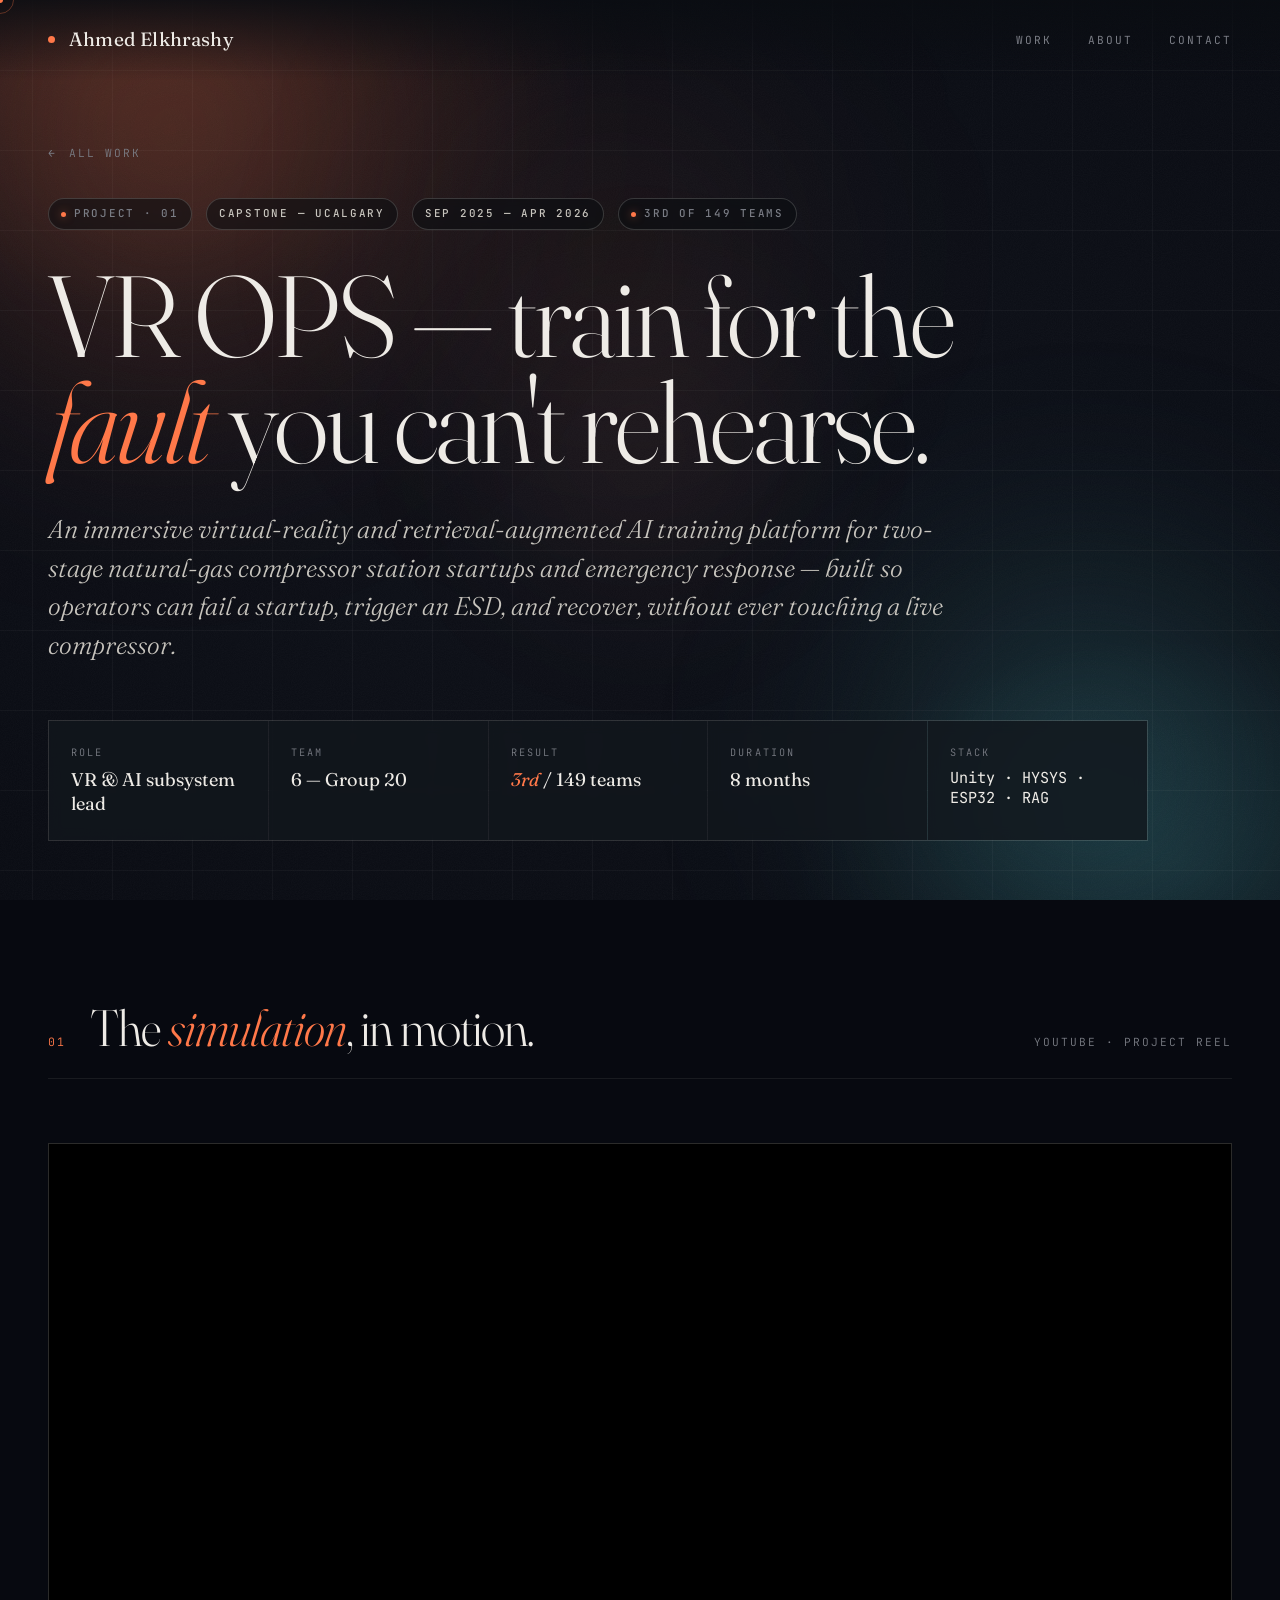
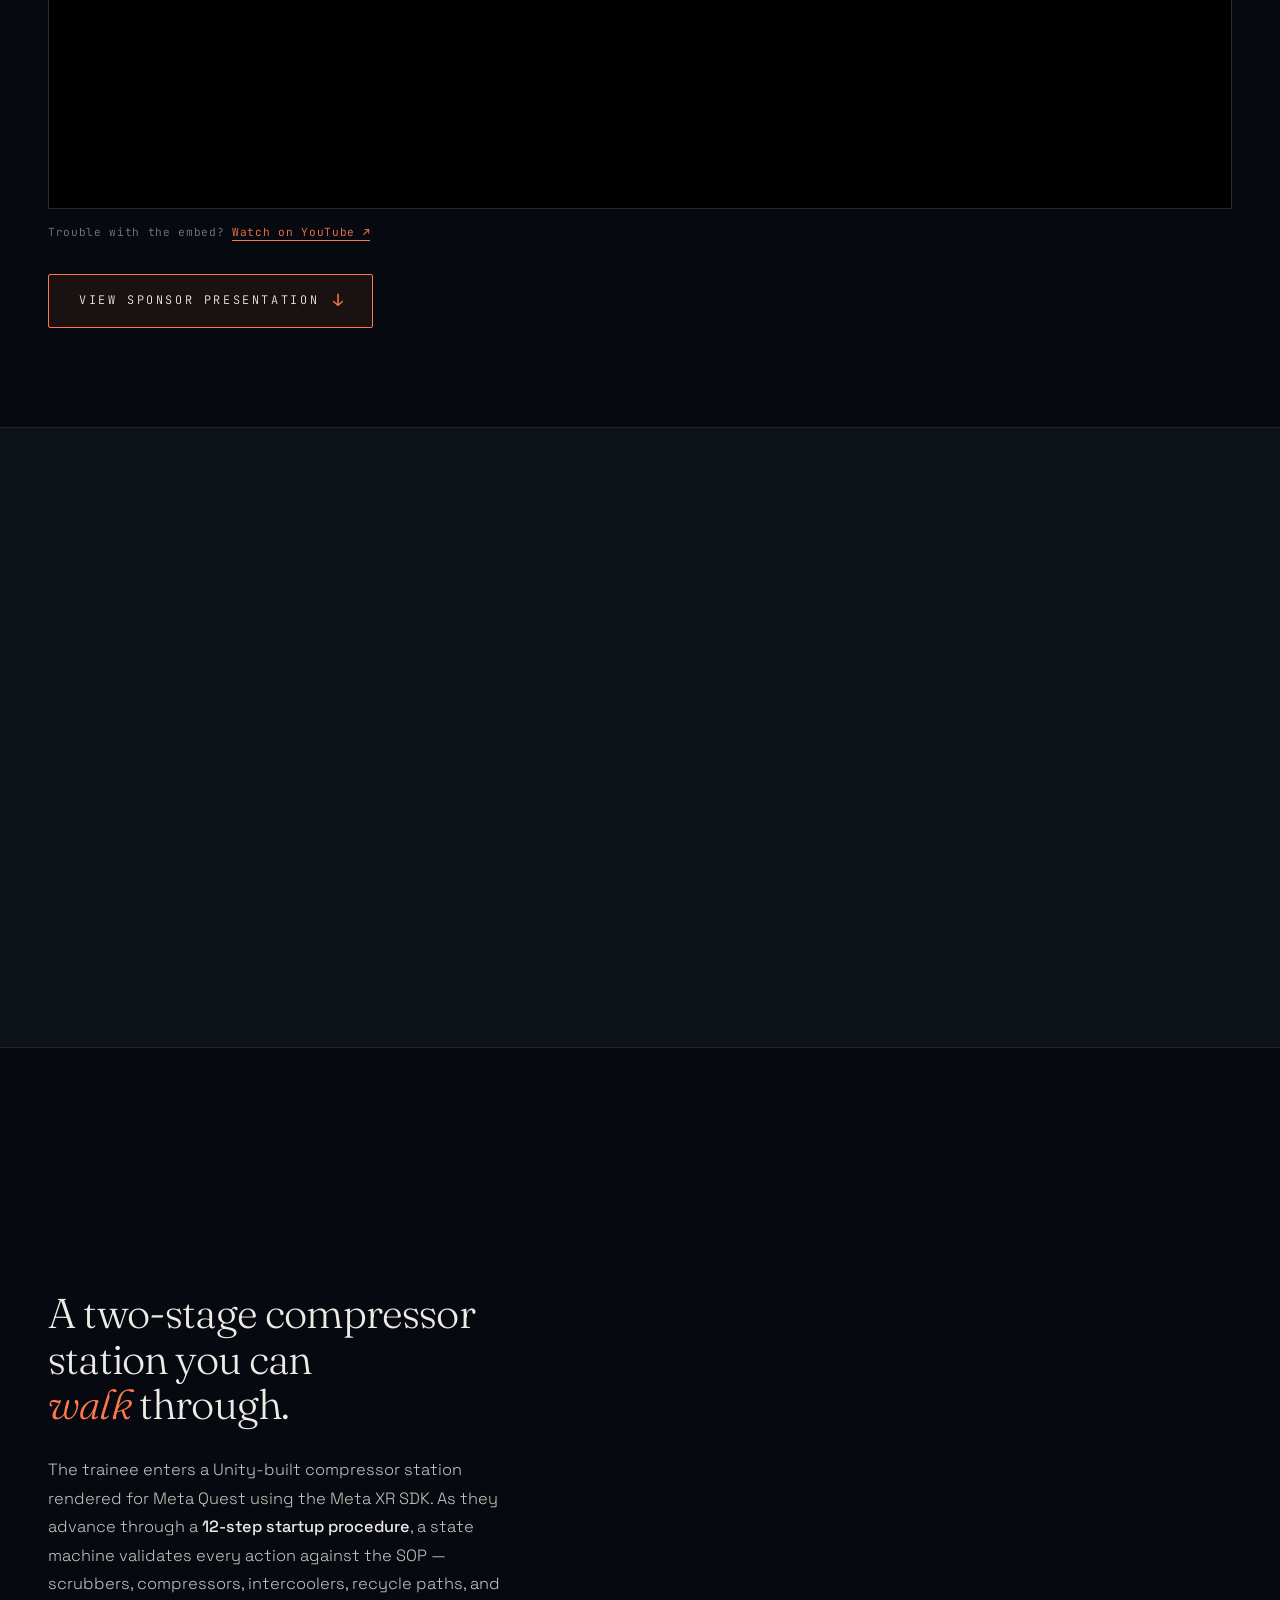
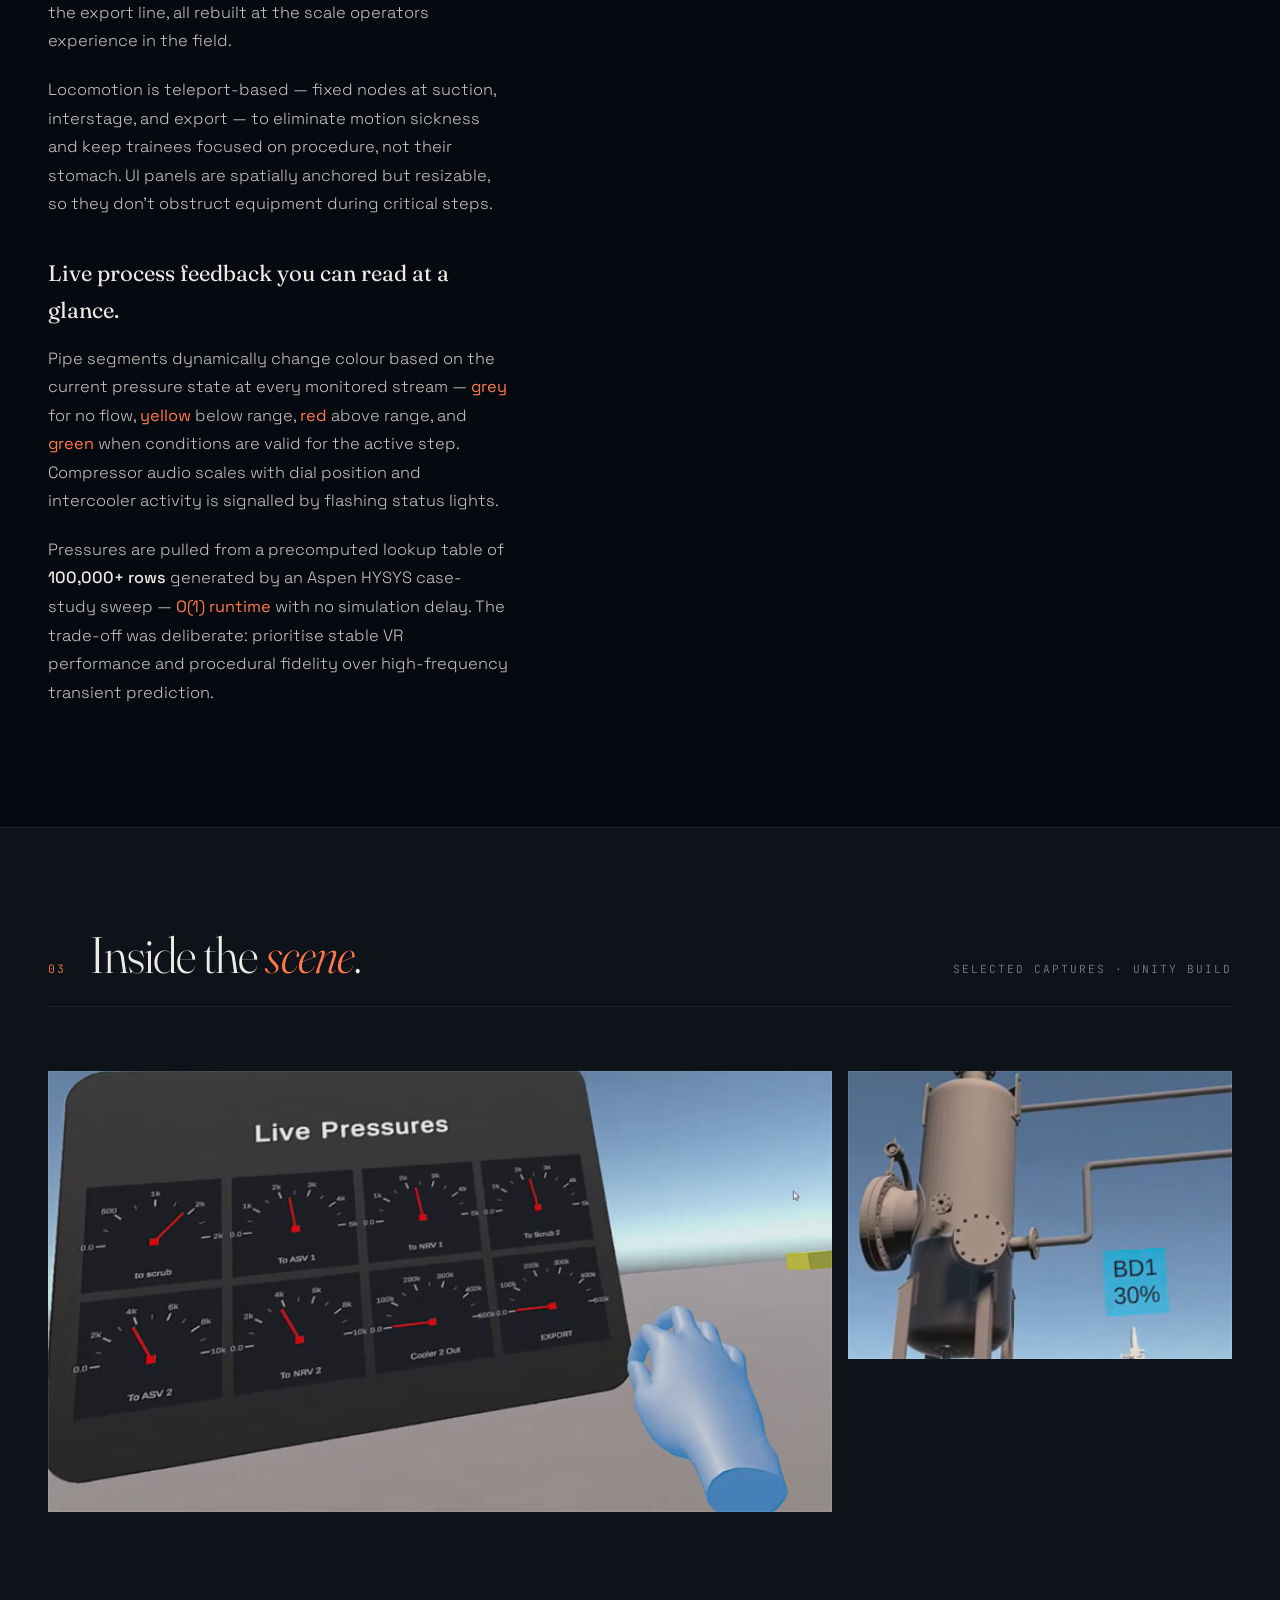
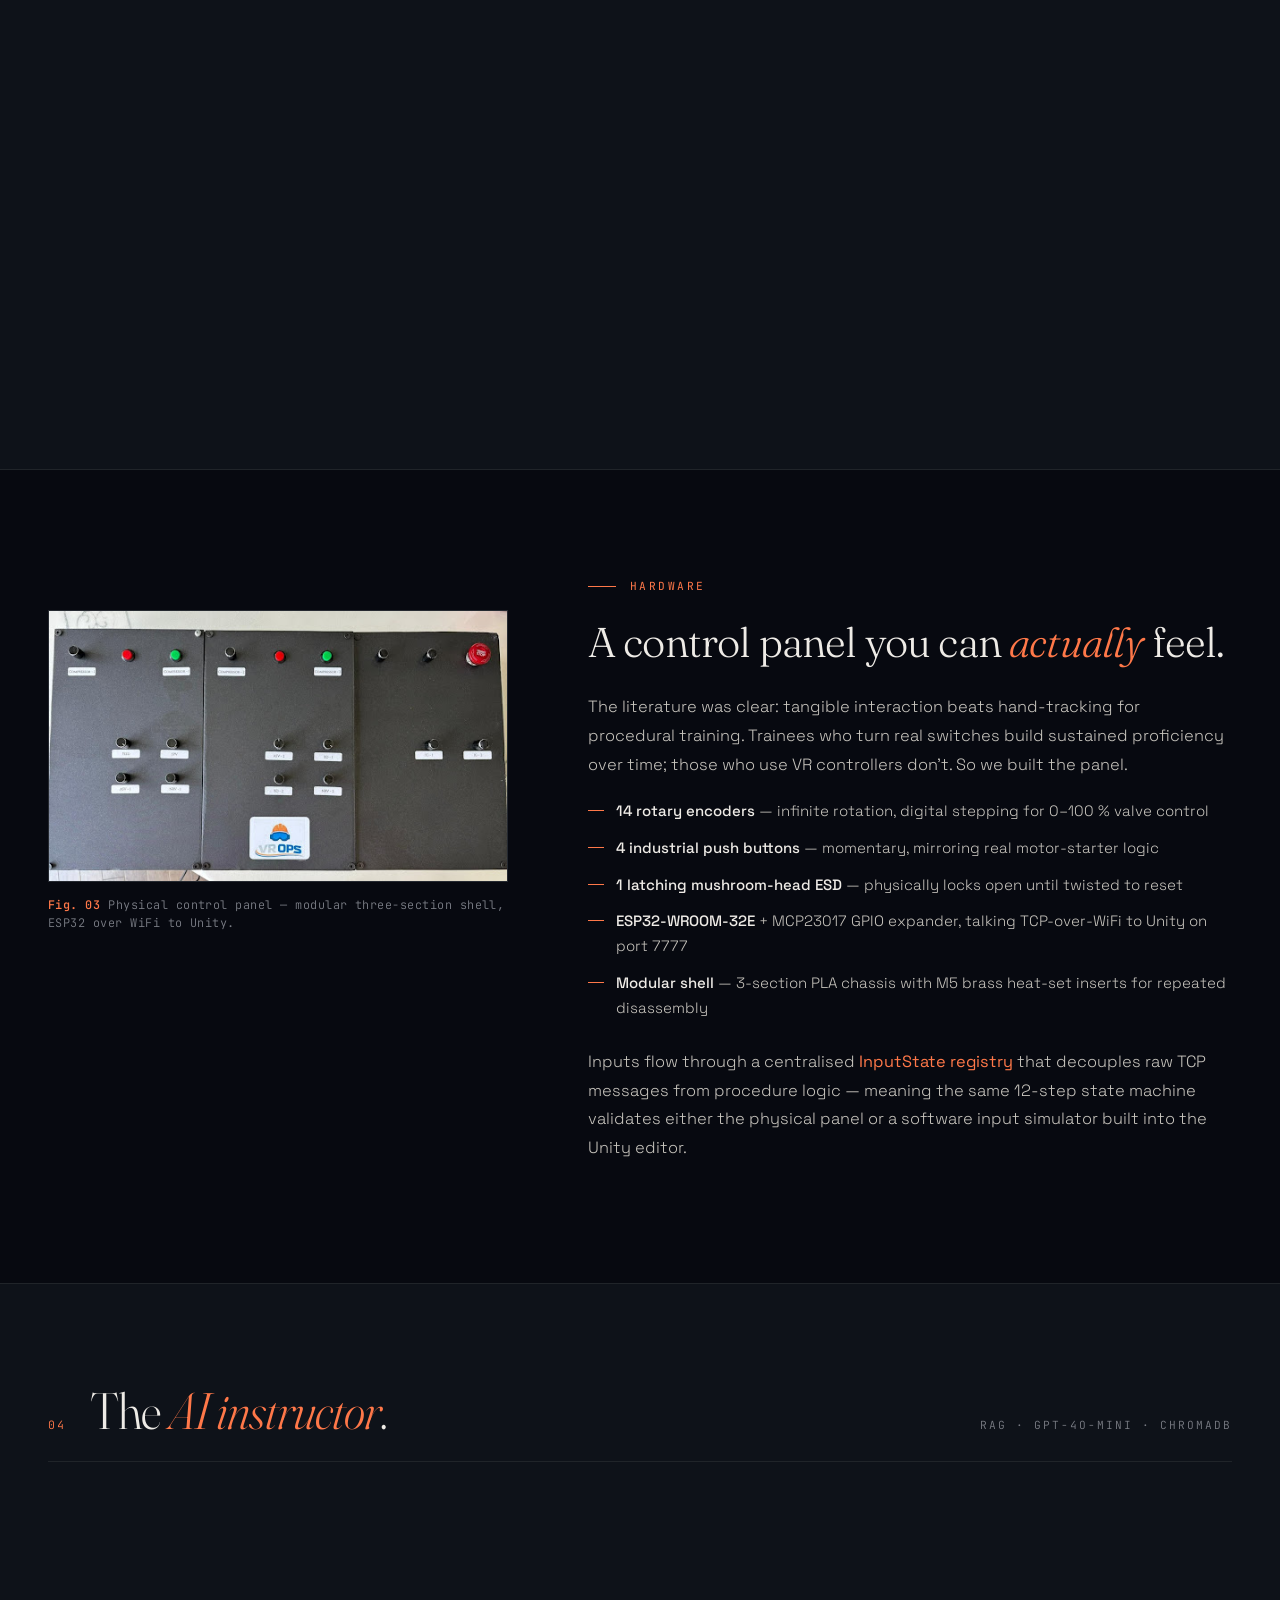
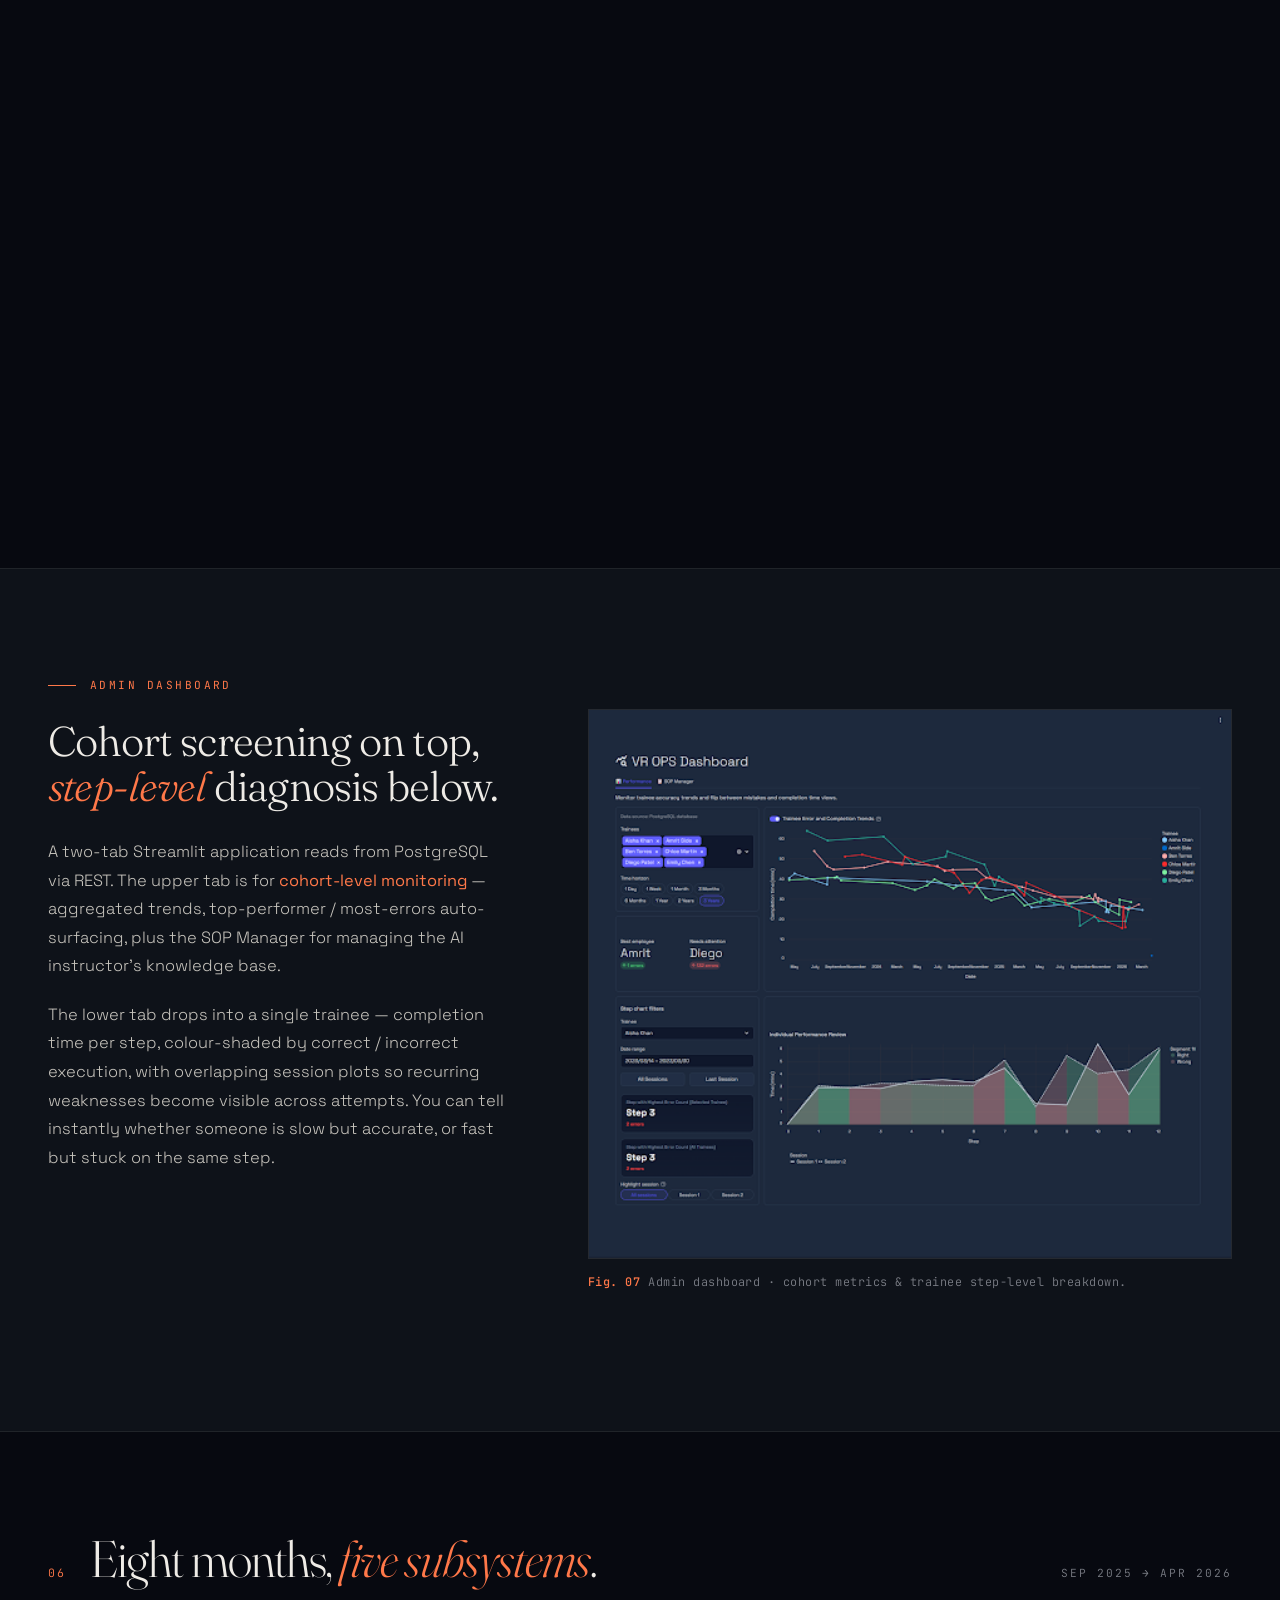
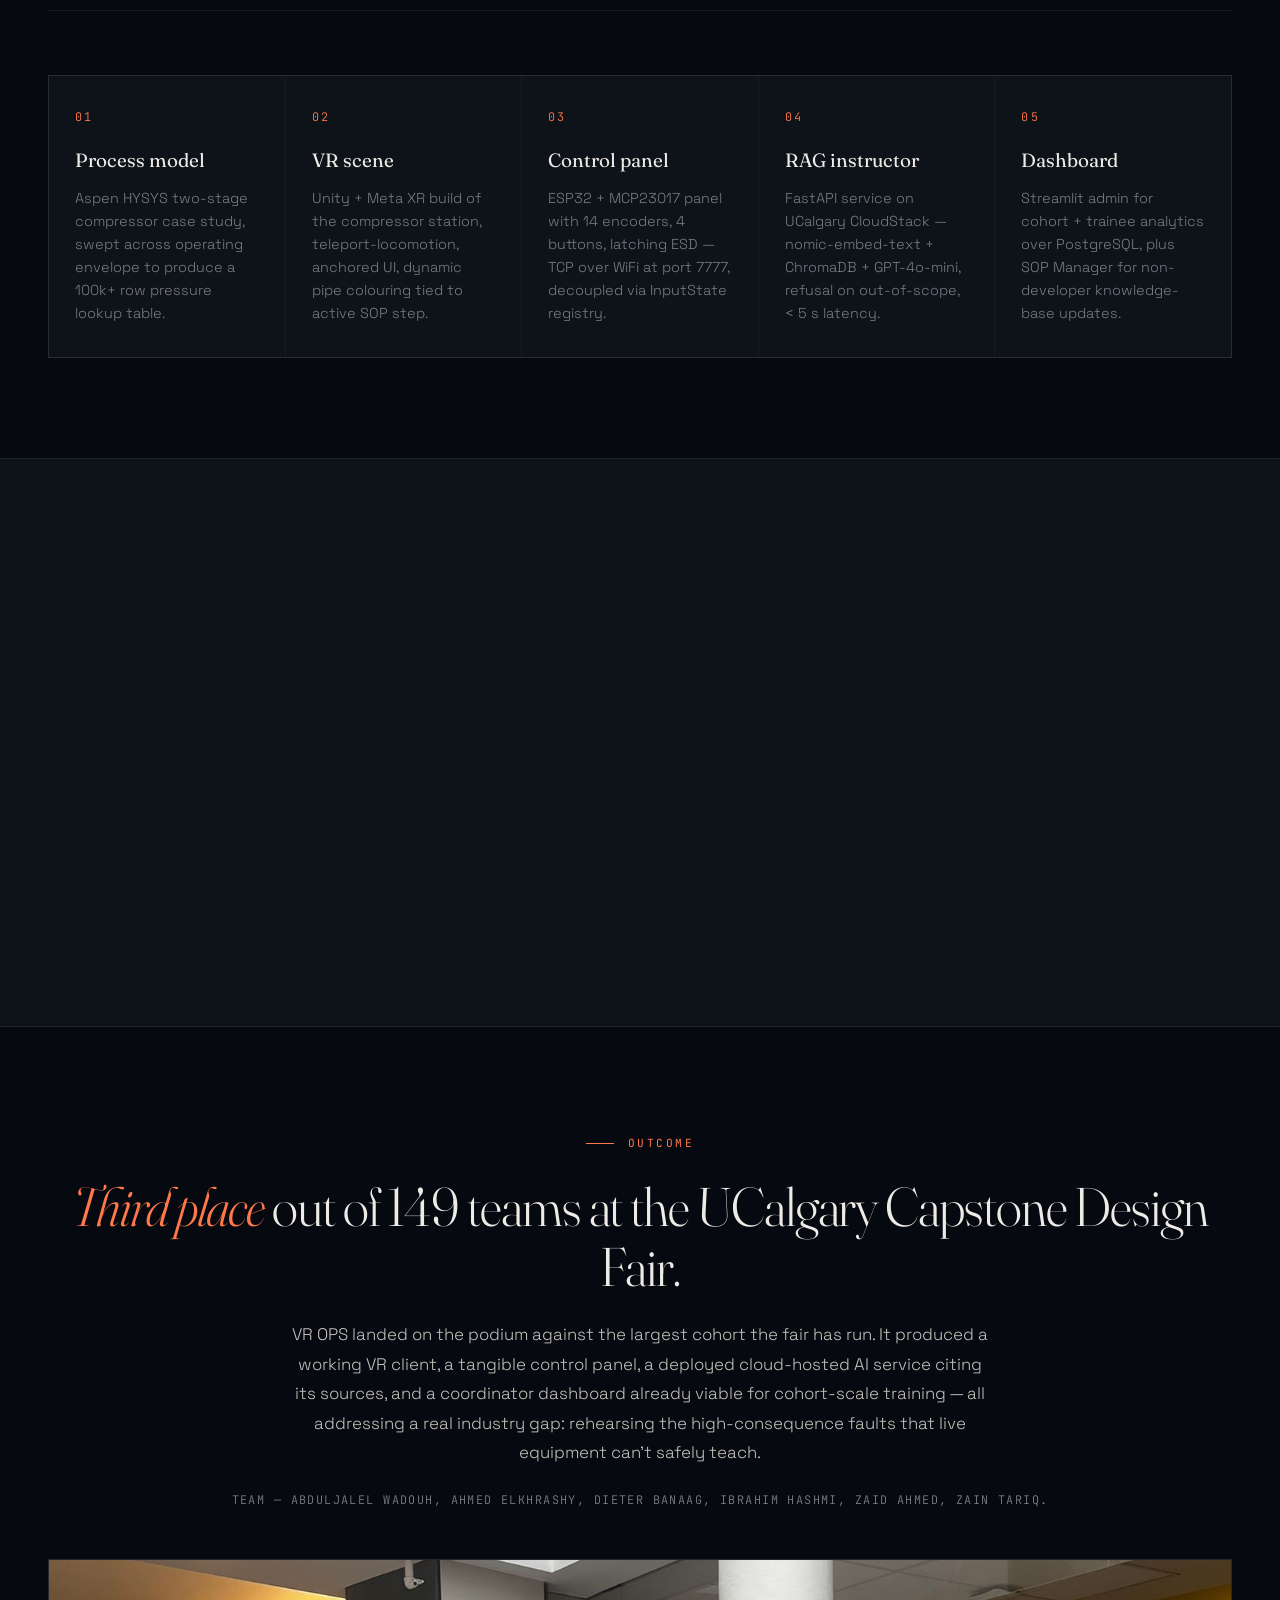
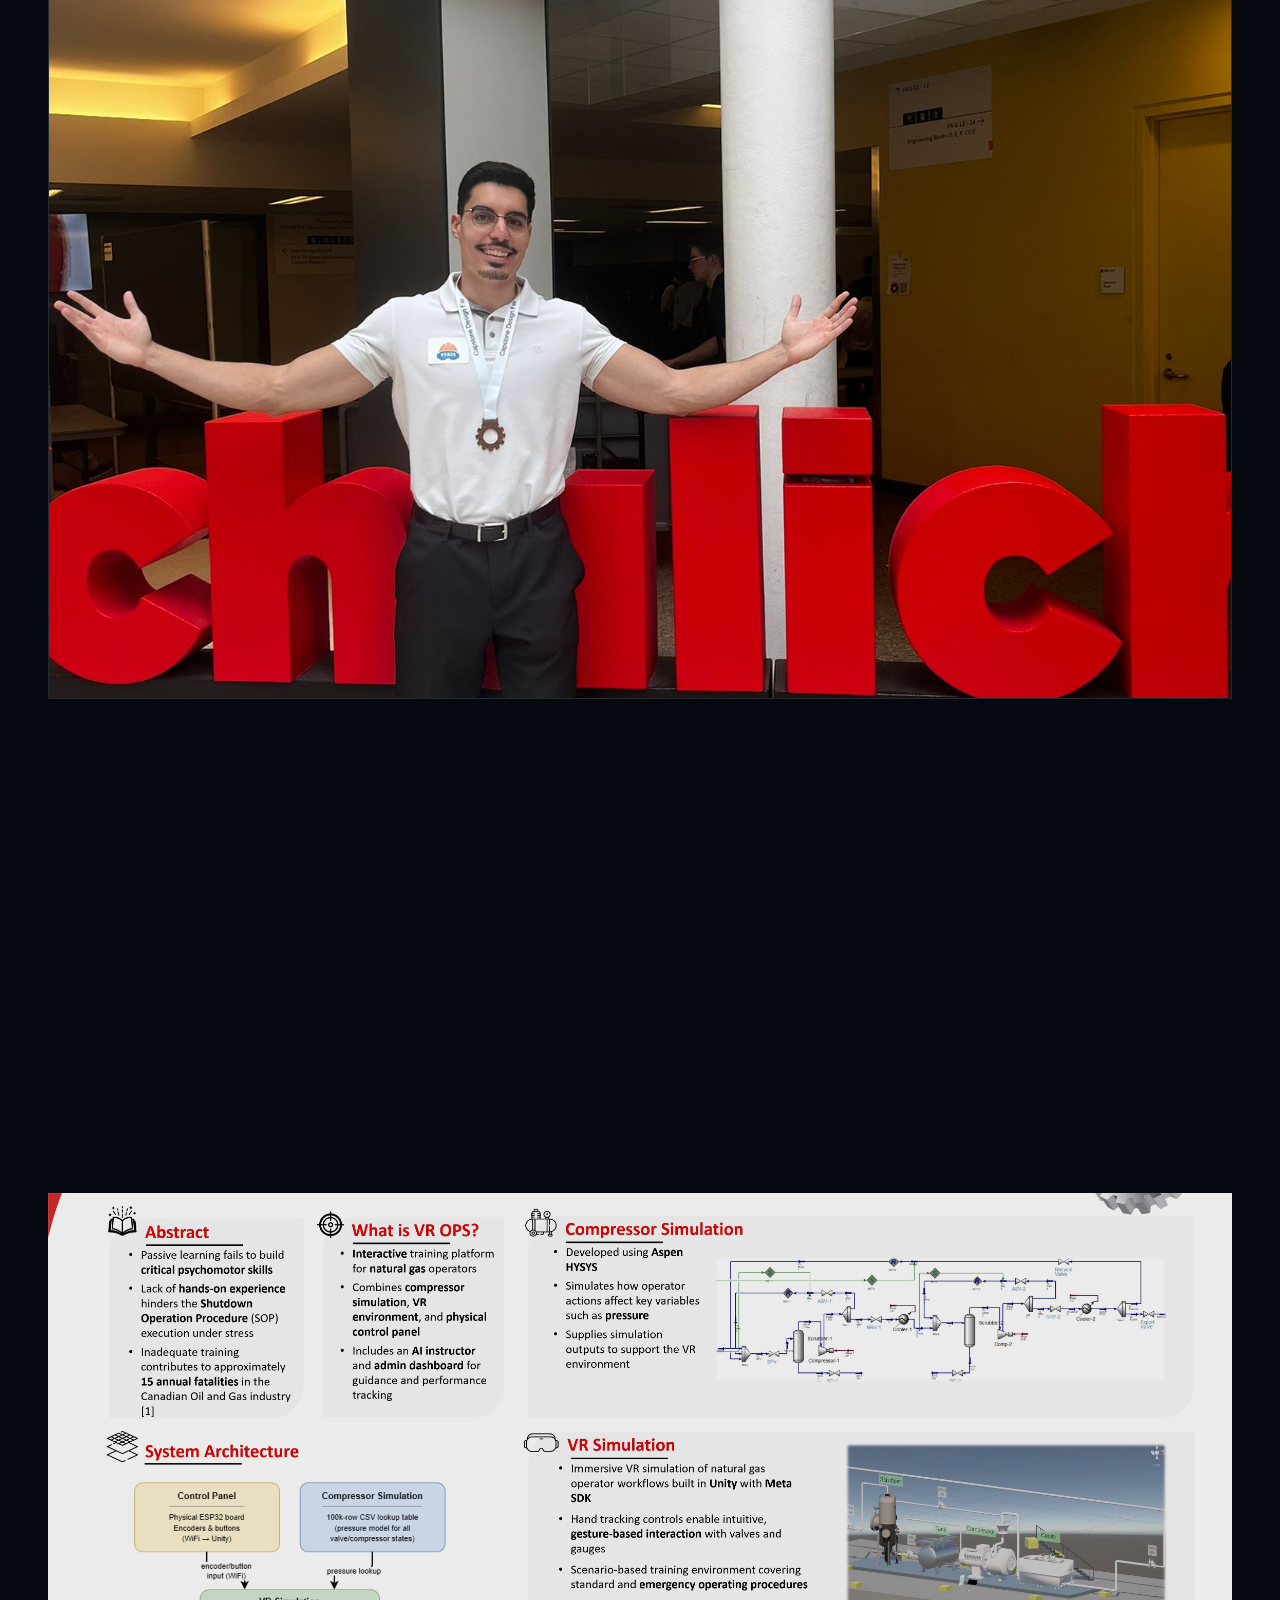
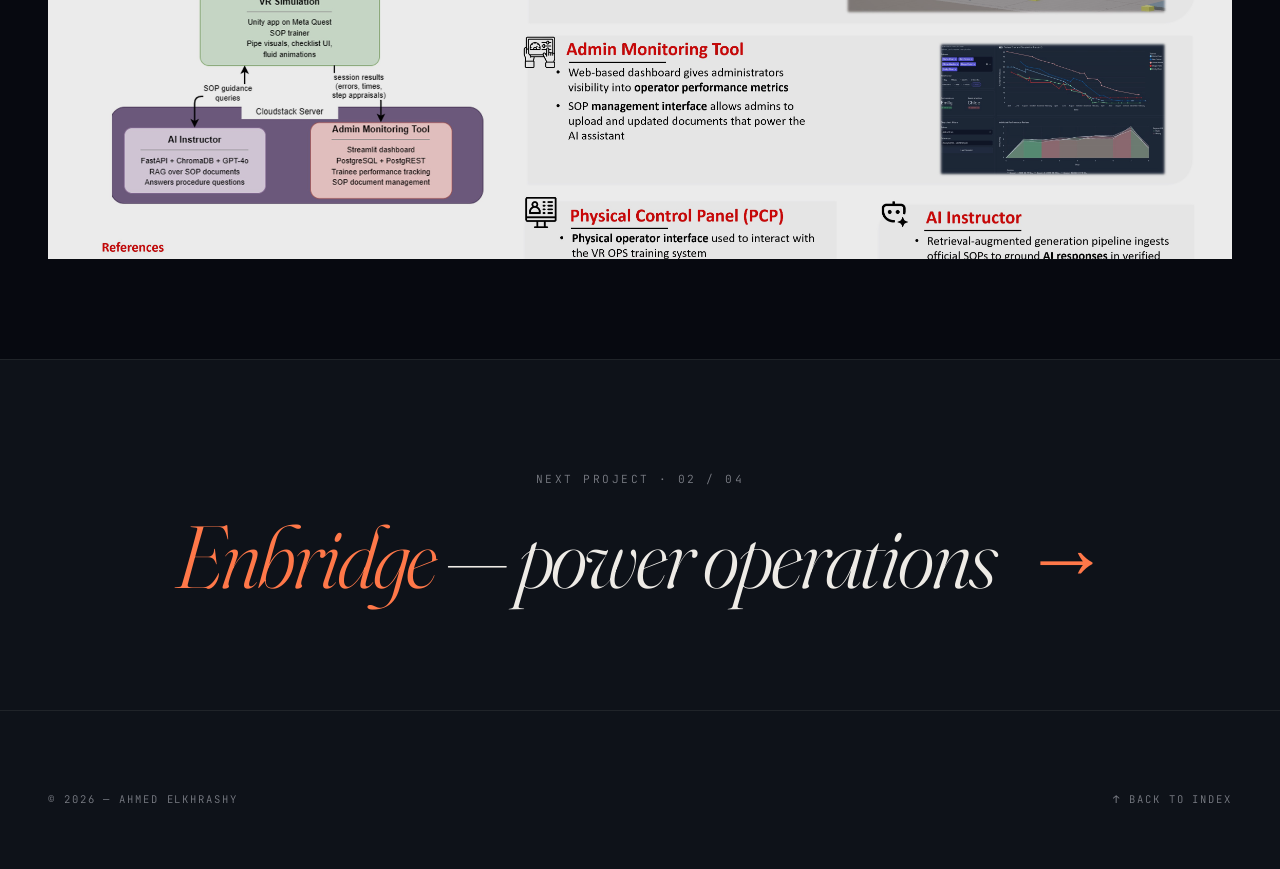
==== capstone.html @ 7073ab54 "Initial commit: Ahmed Elkhrashy portfolio site - Landing page with cinematic hero (Make/It/Real keyb" ====
<!DOCTYPE html>
<html lang="en">
<head>
  <meta charset="UTF-8" />
  <meta name="viewport" content="width=device-width, initial-scale=1.0" />
  <title>VR OPS · Capstone — Ahmed Elkhrashy</title>
  <meta name="description" content="VR OPS — a virtual reality operator preparedness simulator for two-stage natural-gas compressor station startups. Capstone project, Schulich School of Engineering." />

  <link rel="preconnect" href="https://fonts.googleapis.com" />
  <link rel="preconnect" href="https://fonts.gstatic.com" crossorigin />
  <link href="https://fonts.googleapis.com/css2?family=Fraunces:ital,opsz,wght@0,9..144,300;0,9..144,400;0,9..144,500;1,9..144,300;1,9..144,400&family=Space+Grotesk:wght@300;400;500&family=JetBrains+Mono:wght@400;500&display=swap" rel="stylesheet" />
  <link rel="stylesheet" href="assets/css/style.css" />
</head>
<body data-section="capstone">

  <div class="page-cover" aria-hidden="true"></div>
  <div class="cursor" aria-hidden="true"></div>
  <div class="cursor-ring" aria-hidden="true"></div>

  <nav class="nav">
    <a href="index.html" class="nav-brand"><span class="dot"></span> Ahmed Elkhrashy</a>
    <ul class="nav-links">
      <li><a href="index.html#work">Work</a></li>
      <li><a href="index.html#about">About</a></li>
      <li><a href="index.html#contact">Contact</a></li>
    </ul>
  </nav>

  <!-- ── DETAIL HERO ─────────────────────────────────────────── -->
  <header class="detail-hero">
    <div class="detail-hero-bg" style="background-image: url('Photos/Capstone/simulation%20full%20view.png');"></div>

    <div class="detail-hero-inner">
      <a href="index.html#work" class="crumb"><span class="arrow">←</span><span>All work</span></a>

      <div class="detail-meta-tags">
        <span class="tag">Project · 01</span>
        <span class="tag tag-plain">Capstone — UCalgary</span>
        <span class="tag tag-plain">Sep 2025 — Apr 2026</span>
        <span class="tag">3rd of 149 teams</span>
      </div>

      <h1 class="detail-title">VR&nbsp;OPS — train for the <em>fault</em> you can't&nbsp;rehearse.</h1>
      <p class="detail-tagline">
        An immersive virtual-reality and retrieval-augmented AI training platform
        for two-stage natural-gas compressor station startups and emergency
        response — built so operators can fail a startup, trigger an ESD, and
        recover, without ever touching a live compressor.
      </p>

      <div class="spec-grid-detail reveal">
        <div class="spec-cell">
          <span class="k">Role</span>
          <span class="v">VR &amp; AI subsystem lead</span>
        </div>
        <div class="spec-cell">
          <span class="k">Team</span>
          <span class="v">6 — Group&nbsp;20</span>
        </div>
        <div class="spec-cell">
          <span class="k">Result</span>
          <span class="v"><em>3rd</em> / 149 teams</span>
        </div>
        <div class="spec-cell">
          <span class="k">Duration</span>
          <span class="v">8 months</span>
        </div>
        <div class="spec-cell">
          <span class="k">Stack</span>
          <span class="v mono">Unity · HYSYS · ESP32 · RAG</span>
        </div>
      </div>
    </div>
  </header>

  <!-- ── VIDEO ────────────────────────────────────────────────── -->
  <section class="detail-section">
    <div class="container reveal">
      <div class="section-head">
        <span class="index">01</span>
        <h2>The <em>simulation</em>, in motion.</h2>
        <span class="meta">YouTube · Project reel</span>
      </div>
      <div class="video-wrap">
        <iframe
          src="https://www.youtube.com/embed/COQ5wqYmYpc?rel=0&amp;modestbranding=1&amp;playsinline=1"
          title="VR OPS — Compressor Station Trainer"
          frameborder="0"
          allow="accelerometer; autoplay; clipboard-write; encrypted-media; gyroscope; picture-in-picture; web-share; fullscreen"
          allowfullscreen></iframe>
      </div>
      <p class="video-note">
        Trouble with the embed?
        <a href="https://www.youtube.com/watch?v=COQ5wqYmYpc" target="_blank" rel="noopener">Watch on YouTube ↗</a>
      </p>
      <div style="margin-top:32px;">
        <a class="cta-pill"
           href="info/2025-09%20-%20VR%20OPS%20Project%20Sponsor%20Presentation%20(1).pptx"
           download="VR-OPS-Sponsor-Presentation.pptx">
          <span>View Sponsor Presentation</span>
          <span class="arrow">↓</span>
        </a>
      </div>
    </div>
  </section>

  <!-- ── PROBLEM ──────────────────────────────────────────────── -->
  <section class="detail-section bg-soft">
    <div class="detail-grid-2">
      <div class="reveal">
        <span class="eyebrow">Problem</span>
        <h3 class="detail-h3">You can't safely teach an emergency by causing&nbsp;one.</h3>
      </div>
      <div class="reveal detail-prose">
        <p>
          The oil and gas industry continues to lose more than ten Canadian
          workers each year to on-site fatalities — the majority traced back
          to <strong>simple mistakes or unfamiliarity with equipment</strong>
          during high-consequence events.
        </p>
        <p>
          Traditional training has a structural problem: classroom-only
          instruction lacks practical engagement, and on-site training
          introduces real safety risk and operational disruption. Compressor
          startups and emergency shutdowns can't be rehearsed on live
          equipment without putting people and product at risk.
        </p>
        <div class="callout-block">
          <span class="callout-label">The brief</span>
          <p>
            Build an immersive, scalable training environment that lets
            operators make high-consequence decisions, repeatedly, without
            consequence — and measure whether they're actually getting&nbsp;better.
          </p>
        </div>
      </div>
    </div>
  </section>

  <!-- ── SIMULATION FOCUS ─────────────────────────────────────── -->
  <section class="detail-section">
    <div class="container">
      <div class="section-head reveal">
        <span class="index">02</span>
        <h2>The <em>VR simulation</em>.</h2>
        <span class="meta">Unity · Meta Quest · WiFi-tethered hardware</span>
      </div>

      <div class="detail-grid-2">
        <div class="reveal detail-prose">
          <h3>A two-stage compressor station you can <em>walk</em>&nbsp;through.</h3>
          <p>
            The trainee enters a Unity-built compressor station rendered for
            Meta Quest using the Meta XR SDK. As they advance through a
            <strong>12-step startup procedure</strong>, a state machine
            validates every action against the SOP — scrubbers, compressors,
            intercoolers, recycle paths, and the export line, all rebuilt at
            the scale operators experience in the field.
          </p>
          <p>
            Locomotion is teleport-based — fixed nodes at suction, interstage,
            and export — to eliminate motion sickness and keep trainees focused
            on procedure, not their stomach. UI panels are spatially anchored
            but resizable, so they don't obstruct equipment during critical
            steps.
          </p>

          <h4>Live process feedback you can read at a glance.</h4>
          <p>
            Pipe segments dynamically change colour based on the current
            pressure state at every monitored stream — <span class="accent">grey</span>
            for no flow, <span class="accent">yellow</span> below range,
            <span class="accent">red</span> above range, and
            <span class="accent">green</span> when conditions are valid for
            the active step. Compressor audio scales with dial position and
            intercooler activity is signalled by flashing status lights.
          </p>
          <p>
            Pressures are pulled from a precomputed lookup table of
            <strong>100,000+ rows</strong> generated by an Aspen HYSYS
            case-study sweep — <span class="accent">O(1) runtime</span> with
            no simulation delay. The trade-off was deliberate: prioritise
            stable VR performance and procedural fidelity over high-frequency
            transient prediction.
          </p>
        </div>

        <div class="reveal">
          <figure class="figure">
            <img src="Photos/Capstone/simulation%20full%20view.png" alt="Wide view of the VR compressor station rendered in Unity / Meta XR" loading="lazy" />
            <figcaption><strong>Fig. 01</strong>Full simulation view — two-stage compressor station, Unity / Meta XR.</figcaption>
          </figure>

          <figure class="figure">
            <img src="Photos/Capstone/simulation%20with%20varying%20pipe%20colors.png" alt="Pipework rendered with varying colours indicating pressure compliance per step" loading="lazy" />
            <figcaption><strong>Fig. 02</strong>Pipe colours signal pressure compliance against the acceptable range for the active SOP step.</figcaption>
          </figure>
        </div>
      </div>
    </div>
  </section>

  <!-- ── GALLERY ──────────────────────────────────────────────── -->
  <section class="detail-section bg-soft">
    <div class="container">
      <div class="section-head reveal">
        <span class="index">03</span>
        <h2>Inside the <em>scene</em>.</h2>
        <span class="meta">Selected captures · Unity build</span>
      </div>

      <div class="gallery">
        <div class="gallery-item reveal" style="grid-column: span 8; aspect-ratio: 16/9;">
          <img src="Photos/Capstone/simulation%20live%20pressure%20window.png" alt="In-sim live pressure overlay window anchored in the scene" loading="lazy" />
          <div class="caption">Live pressure window — anchored UI, repositionable in-scene</div>
        </div>
        <div class="gallery-item reveal" style="grid-column: span 4; aspect-ratio: 4/3;">
          <img src="Photos/Capstone/simulation%20indicators.png" alt="Equipment status indicators inside the simulation" loading="lazy" />
          <div class="caption">Status indicators · intercooler &amp; compressor</div>
        </div>
        <div class="gallery-item reveal" style="grid-column: span 4; aspect-ratio: 4/3;">
          <img src="Photos/Capstone/teleportation%20boxes.png" alt="Teleport nodes placed at major equipment areas" loading="lazy" />
          <div class="caption">Teleport nodes — suction, interstage, export</div>
        </div>
        <div class="gallery-item reveal" style="grid-column: span 8; aspect-ratio: 16/9;">
          <img src="Photos/Capstone/moving%20in%20simulation.png" alt="Trainee moving through the virtual compressor station" loading="lazy" />
          <div class="caption">Operator perspective during a startup procedure run</div>
        </div>
      </div>
    </div>
  </section>

  <!-- ── HARDWARE ─────────────────────────────────────────────── -->
  <section class="detail-section">
    <div class="detail-grid-2">
      <div class="reveal">
        <figure class="figure">
          <img src="Photos/Capstone/physical%20control%20panel.jpg" alt="Custom-built physical control panel with rotary encoders, push buttons, and emergency stop" loading="lazy" />
          <figcaption><strong>Fig. 03</strong>Physical control panel — modular three-section shell, ESP32 over WiFi to Unity.</figcaption>
        </figure>
      </div>
      <div class="reveal detail-prose">
        <span class="eyebrow">Hardware</span>
        <h3 class="detail-h3-spaced">A control panel you can <em>actually</em>&nbsp;feel.</h3>
        <p>
          The literature was clear: tangible interaction beats hand-tracking
          for procedural training. Trainees who turn real switches build
          sustained proficiency over time; those who use VR controllers don't.
          So we built the panel.
        </p>
        <ul>
          <li><strong>14 rotary encoders</strong> — infinite rotation, digital stepping for 0–100 % valve control</li>
          <li><strong>4 industrial push buttons</strong> — momentary, mirroring real motor-starter logic</li>
          <li><strong>1 latching mushroom-head ESD</strong> — physically locks open until twisted to reset</li>
          <li><strong>ESP32-WROOM-32E</strong> + MCP23017 GPIO expander, talking TCP-over-WiFi to Unity on port 7777</li>
          <li><strong>Modular shell</strong> — 3-section PLA chassis with M5 brass heat-set inserts for repeated disassembly</li>
        </ul>
        <p>
          Inputs flow through a centralised <span class="accent">InputState
          registry</span> that decouples raw TCP messages from procedure logic
          — meaning the same 12-step state machine validates either the
          physical panel or a software input simulator built into the Unity
          editor.
        </p>
      </div>
    </div>
  </section>

  <!-- ── AI INSTRUCTOR ────────────────────────────────────────── -->
  <section class="detail-section bg-soft">
    <div class="container">
      <div class="section-head reveal">
        <span class="index">04</span>
        <h2>The <em>AI instructor</em>.</h2>
        <span class="meta">RAG · GPT-4o-mini · ChromaDB</span>
      </div>

      <div class="detail-grid-2">
        <div class="reveal detail-prose">
          <h3>An instructor that <em>cites its sources</em>.</h3>
          <p>
            Live human instructors don't scale, especially for the rare
            emergency-response drills the simulator is designed for. So we
            embedded an AI instructor inside the VR experience — the trainee
            speaks to it by voice, speech is captured, transcribed, and routed
            through a Retrieval-Augmented Generation pipeline.
          </p>
          <p>
            Relevant SOP passages, equipment manuals, and safety guidance are
            retrieved from a vetted knowledge base before generation. The
            model is constrained to answer only from retrieved context and to
            <span class="accent">decline when no relevant passage exists</span>
            — important in a safety-critical context where a black-box
            assistant isn't acceptable.
          </p>
          <ul>
            <li><strong>nomic-embed-text</strong> via Ollama — local embeddings, no API cost on indexing</li>
            <li><strong>ChromaDB</strong> as the vector store</li>
            <li><strong>GPT-4o-mini</strong> for generation, target latency &lt; 5&nbsp;s per query</li>
            <li><strong>FastAPI</strong> on UCalgary CloudStack, behind Nginx, as a persistent systemd service</li>
            <li><strong>SOP Manager</strong> in the admin dashboard — coordinators upload DOCX / PDF; chunked &amp; embedded server-side without dev involvement</li>
          </ul>
        </div>

        <div class="reveal">
          <figure class="figure">
            <img src="Photos/Capstone/RAG%20answering%20question.png" alt="AI instructor answering a procedure-related query with cited source chunks" loading="lazy" />
            <figcaption><strong>Fig. 04</strong>RAG-based instructor answering a procedural query — source chunks cited beneath the response.</figcaption>
          </figure>
          <figure class="figure">
            <img src="Photos/Capstone/RAG%20not%20answering%20question%20outside%20of%20scope.png" alt="AI instructor declining an out-of-scope question" loading="lazy" />
            <figcaption><strong>Fig. 05</strong>Out-of-scope handling — the model declines rather than hallucinating.</figcaption>
          </figure>
        </div>
      </div>
    </div>
  </section>

  <!-- ── SYSTEM ARCHITECTURE ─────────────────────────────────── -->
  <section class="detail-section">
    <div class="container reveal">
      <div class="section-head">
        <span class="index">05</span>
        <h2>System <em>architecture</em>.</h2>
        <span class="meta">VR · Hardware · HYSYS · RAG · Cloud</span>
      </div>
      <figure class="figure">
        <img src="Photos/Capstone/System%20Architecture.png" alt="High-level system architecture diagram of VR OPS" loading="lazy" />
        <figcaption><strong>Fig. 06</strong>High-level architecture — Meta Quest VR client, ESP32 panel over TCP, HYSYS lookup table, RAG service, PostgreSQL + REST on UCalgary CloudStack, Streamlit admin dashboard.</figcaption>
      </figure>

      <p class="pull-quote reveal">
        The architecture deliberately separates procedure logic, process-response
        data, and VR assets — so the platform extends to new training scenarios
        without rewriting the simulator.
      </p>
    </div>
  </section>

  <!-- ── DASHBOARD ────────────────────────────────────────────── -->
  <section class="detail-section bg-soft">
    <div class="detail-grid-2">
      <div class="reveal detail-prose">
        <span class="eyebrow">Admin Dashboard</span>
        <h3 class="detail-h3-spaced">Cohort screening on top, <em>step-level</em> diagnosis below.</h3>
        <p>
          A two-tab Streamlit application reads from PostgreSQL via REST. The
          upper tab is for <span class="accent">cohort-level monitoring</span>
          — aggregated trends, top-performer / most-errors auto-surfacing,
          plus the SOP Manager for managing the AI instructor's knowledge
          base.
        </p>
        <p>
          The lower tab drops into a single trainee — completion time per
          step, colour-shaded by correct / incorrect execution, with
          overlapping session plots so recurring weaknesses become visible
          across attempts. You can tell instantly whether someone is slow but
          accurate, or fast but stuck on the same step.
        </p>
      </div>
      <div class="reveal">
        <figure class="figure">
          <img src="Photos/Capstone/dashboard.png" alt="Admin monitoring dashboard with cohort and per-trainee analytics" loading="lazy" />
          <figcaption><strong>Fig. 07</strong>Admin dashboard · cohort metrics &amp; trainee step-level breakdown.</figcaption>
        </figure>
      </div>
    </div>
  </section>

  <!-- ── PROCESS / WORKFLOW ──────────────────────────────────── -->
  <section class="detail-section">
    <div class="container">
      <div class="section-head reveal">
        <span class="index">06</span>
        <h2>Eight months, <em>five subsystems</em>.</h2>
        <span class="meta">Sep 2025 → Apr 2026</span>
      </div>

      <div class="process-steps reveal">
        <div class="process-step">
          <h5>Process model</h5>
          <p>Aspen HYSYS two-stage compressor case study, swept across operating envelope to produce a 100k+ row pressure lookup table.</p>
        </div>
        <div class="process-step">
          <h5>VR scene</h5>
          <p>Unity + Meta XR build of the compressor station, teleport-locomotion, anchored UI, dynamic pipe colouring tied to active SOP step.</p>
        </div>
        <div class="process-step">
          <h5>Control panel</h5>
          <p>ESP32 + MCP23017 panel with 14 encoders, 4 buttons, latching ESD — TCP over WiFi at port 7777, decoupled via InputState registry.</p>
        </div>
        <div class="process-step">
          <h5>RAG instructor</h5>
          <p>FastAPI service on UCalgary CloudStack — nomic-embed-text + ChromaDB + GPT-4o-mini, refusal on out-of-scope, &lt;&nbsp;5&nbsp;s latency.</p>
        </div>
        <div class="process-step">
          <h5>Dashboard</h5>
          <p>Streamlit admin for cohort + trainee analytics over PostgreSQL, plus SOP Manager for non-developer knowledge-base updates.</p>
        </div>
      </div>
    </div>
  </section>

  <!-- ── BY THE NUMBERS ──────────────────────────────────────── -->
  <section class="detail-section bg-soft">
    <div class="container">
      <div class="section-head reveal">
        <span class="index">07</span>
        <h2>By the <em>numbers</em>.</h2>
        <span class="meta">Verified at design fair</span>
      </div>

      <div class="spec-grid-detail reveal" style="grid-template-columns:repeat(auto-fit,minmax(180px,1fr));">
        <div class="spec-cell">
          <span class="k">SOP length</span>
          <span class="v"><em>12</em> steps</span>
        </div>
        <div class="spec-cell">
          <span class="k">Lookup table</span>
          <span class="v"><em>100,000+</em> rows</span>
        </div>
        <div class="spec-cell">
          <span class="k">Stage&nbsp;1 ratio</span>
          <span class="v mono">2.40 (theory&nbsp;2.31)</span>
        </div>
        <div class="spec-cell">
          <span class="k">Interstage P</span>
          <span class="v mono">3.44 — 3.48 MPa</span>
        </div>
        <div class="spec-cell">
          <span class="k">Discharge P</span>
          <span class="v mono">7.9 MPa</span>
        </div>
        <div class="spec-cell">
          <span class="k">Inputs</span>
          <span class="v mono">14 enc · 4 btn · 1 ESD</span>
        </div>
        <div class="spec-cell">
          <span class="k">Comm</span>
          <span class="v mono">TCP / WiFi · :7777</span>
        </div>
        <div class="spec-cell">
          <span class="k">AI latency</span>
          <span class="v mono">&lt; 5 s / query</span>
        </div>
      </div>
    </div>
  </section>

  <!-- ── OUTCOME ─────────────────────────────────────────────── -->
  <section class="detail-section">
    <div class="container reveal outcome-block">
      <span class="eyebrow">Outcome</span>
      <h3 class="outcome-title">
        <em>Third place</em> out of 149 teams at the UCalgary Capstone Design Fair.
      </h3>
      <p class="outcome-body">
        VR OPS landed on the podium against the largest cohort the fair has
        run. It produced a working VR client, a tangible control panel, a
        deployed cloud-hosted AI service citing its sources, and a coordinator
        dashboard already viable for cohort-scale training — all addressing a
        real industry gap: rehearsing the high-consequence faults that live
        equipment can't safely&nbsp;teach.
      </p>
      <p class="outcome-credits">
        Team — Abduljalel Wadouh, Ahmed Elkhrashy, Dieter Banaag,
        Ibrahim Hashmi, Zaid Ahmed, Zain Tariq.
      </p>

      <figure class="figure outcome-figure">
        <img src="Photos/Capstone/bronze%20medal.jpeg" alt="Bronze medal — third place at the UCalgary Capstone Design Fair" loading="lazy" />
      </figure>

      <div class="gallery outcome-gallery">
        <div class="gallery-item reveal" style="grid-column: span 6; aspect-ratio: 4/3;">
          <img src="Photos/Capstone/capstone%20fair.jpeg" alt="Capstone fair display showing the VR OPS team and their booth" loading="lazy" />
          <div class="caption">Capstone Fair · the floor</div>
        </div>
        <div class="gallery-item reveal" style="grid-column: span 6; aspect-ratio: 4/3;">
          <img src="Photos/Capstone/capstone%20fair2.jpeg" alt="VR OPS demo at the Capstone fair" loading="lazy" />
          <div class="caption">Live demo · trainees stepping through the SOP</div>
        </div>
        <div class="gallery-item reveal" style="grid-column: span 12; aspect-ratio: 16/9;">
          <img src="Photos/Capstone/Poster.jpg" alt="VR OPS project poster" loading="lazy" />
          <div class="caption">Capstone poster</div>
        </div>
      </div>
    </div>
  </section>

  <!-- ── NEXT PROJECT ────────────────────────────────────────── -->
  <section class="next-project">
    <div class="label-row">Next project · 02 / 04</div>
    <a href="enbridge.html"><em>Enbridge</em> — power operations</a>
  </section>

  <footer class="contact" style="padding: 80px var(--gutter) 60px;">
    <div class="contact-inner">
      <div class="footer-end" style="border: 0; padding: 0;">
        <span>© 2026 — Ahmed Elkhrashy</span>
        <span><a href="index.html">↑ Back to index</a></span>
      </div>
    </div>
  </footer>

  <script src="assets/js/main.js"></script>
</body>
</html>
---- assets/css/style.css ----
/* ════════════════════════════════════════════════════════════════════
   Ahmed Elkhrashy — Portfolio
   Design system: Engineering Editorial
   Direction: Editorial-technical hybrid; serif display, technical sans,
              monospace metadata. Single warm accent + cyan technical hue.
   ════════════════════════════════════════════════════════════════════ */

/* ── Reset ──────────────────────────────────────────────── */
*, *::before, *::after { box-sizing: border-box; margin: 0; padding: 0; }

:root {
  /* Surfaces */
  --bg:           #0a0d12;
  --bg-2:         #0e1219;
  --surface:      #141821;
  --surface-2:    #1a1f2a;
  --line:         rgba(238, 235, 230, 0.08);
  --line-strong:  rgba(238, 235, 230, 0.18);

  /* Type colors */
  --text:         #eeebe6;
  --text-2:       #c8c5be;
  --muted:        #7a7d85;
  --muted-2:      #525560;

  /* Accents */
  --accent:       #ff7849;     /* warm industrial orange */
  --accent-soft:  #b85a3a;
  --tech:         #56d4dc;     /* technical cyan — data, schematics */

  /* Type families */
  --ff-display:   'Fraunces', 'Times New Roman', serif;
  --ff-sans:      'Space Grotesk', system-ui, sans-serif;
  --ff-mono:      'JetBrains Mono', 'Courier New', monospace;

  /* Motion */
  --ease-out:     cubic-bezier(0.16, 1, 0.3, 1);
  --ease-in-out:  cubic-bezier(0.65, 0, 0.35, 1);

  /* Layout */
  --gutter:       48px;
  --gutter-sm:    24px;
  --max-w:        1440px;
}

html { scroll-behavior: smooth; }

/* ── Dynamic background canvas ──────────────────────────── */
/* Injected by JS into every page — sits fixed behind all content */
.bg-canvas {
  position: fixed; inset: 0; z-index: -1; overflow: hidden; pointer-events: none;
}

/* Base: rich multi-stop gradient — never a flat colour */
.bg-base {
  position: absolute; inset: 0;
  background:
    radial-gradient(ellipse 70% 55% at 8%   4%,  rgba(255, 120,  73, 0.13) 0%, transparent 55%),
    radial-gradient(ellipse 60% 50% at 92%  96%, rgba( 86, 212, 220, 0.10) 0%, transparent 50%),
    radial-gradient(ellipse 90% 80% at 50%  50%, #0d1018 0%, #070910 100%);
}

/* Orb 1 — warm orange, anchored top-left, drifts with scroll */
.bg-orb-1 {
  position: absolute;
  width: 900px; height: 900px;
  top: -320px; left: -280px;
  border-radius: 50%;
  background: radial-gradient(circle,
    rgba(255, 120, 73, 0.28) 0%,
    rgba(255,  90, 40, 0.06) 42%,
    transparent 65%);
  filter: blur(85px);
  will-change: transform;
}

/* Orb 2 — cyan, anchored bottom-right, drifts opposite to scroll */
.bg-orb-2 {
  position: absolute;
  width: 780px; height: 780px;
  bottom: -260px; right: -200px;
  border-radius: 50%;
  background: radial-gradient(circle,
    rgba( 86, 212, 220, 0.22) 0%,
    rgba( 50, 170, 190, 0.05) 42%,
    transparent 65%);
  filter: blur(75px);
  will-change: transform;
}

/* Orb 3 — mid-screen accent, slow CSS drift (always animated) */
.bg-orb-3 {
  position: absolute;
  width: 620px; height: 620px;
  top: 28%; left: 48%;
  translate: -50% -50%;
  border-radius: 50%;
  background: radial-gradient(circle,
    rgba(255, 120, 73, 0.10) 0%,
    transparent 60%);
  filter: blur(110px);
  will-change: transform;
  animation: bgDrift 28s ease-in-out infinite alternate;
}
@keyframes bgDrift {
  0%   { transform: translate(   0px,    0px) scale(1);    }
  25%  { transform: translate( 120px,  -80px) scale(1.12); }
  50%  { transform: translate( -60px,  100px) scale(0.92); }
  75%  { transform: translate( 160px,   40px) scale(1.08); }
  100% { transform: translate( -80px,  -60px) scale(1.04); }
}

/* Spotlight — follows the mouse, very subtle */
.bg-spotlight {
  position: absolute;
  width: 500px; height: 500px;
  border-radius: 50%;
  background: radial-gradient(circle,
    rgba(255, 120, 73, 0.06) 0%,
    transparent 65%);
  filter: blur(60px);
  pointer-events: none;
  will-change: transform;
  /* starts off-screen */
  top: -500px; left: -500px;
}

/* Scrolling grid layer — moves slower than the page (parallax) */
.bg-grid-layer {
  position: absolute; inset: -10%;
  background-image:
    linear-gradient(rgba(238, 235, 230, 0.038) 1px, transparent 1px),
    linear-gradient(90deg, rgba(238, 235, 230, 0.038) 1px, transparent 1px);
  background-size: 80px 80px;
  will-change: transform;
}

/* Film grain / noise — adds texture depth */
.bg-noise {
  position: absolute; inset: 0;
  background-image: url("data:image/svg+xml,%3Csvg xmlns='http://www.w3.org/2000/svg' width='250' height='250'%3E%3Cfilter id='n' x='0' y='0'%3E%3CfeTurbulence type='fractalNoise' baseFrequency='0.78' numOctaves='4' stitchTiles='stitch'/%3E%3CfeColorMatrix type='saturate' values='0'/%3E%3C/filter%3E%3Crect width='250' height='250' filter='url(%23n)'/%3E%3C/svg%3E");
  background-size: 200px 200px;
  opacity: 0.038;
  mix-blend-mode: screen;
}

body {
  background: #070910; /* fallback — canvas sits on top */
  color: var(--text);
  font-family: var(--ff-sans);
  font-size: 15px;
  font-weight: 300;
  line-height: 1.65;
  -webkit-font-smoothing: antialiased;
  text-rendering: optimizeLegibility;
  cursor: none;
  overflow-x: hidden;
}

img { display: block; max-width: 100%; height: auto; }
a { color: inherit; text-decoration: none; }
button { font: inherit; cursor: none; background: none; border: 0; color: inherit; }

::selection { background: var(--accent); color: var(--bg); }

/* ── Custom cursor ──────────────────────────────────────── */
.cursor {
  position: fixed; top: 0; left: 0;
  width: 6px; height: 6px;
  background: var(--accent);
  border-radius: 50%;
  pointer-events: none;
  z-index: 9999;
  transform: translate(-50%, -50%);
  transition: width 0.35s var(--ease-out),
              height 0.35s var(--ease-out),
              background 0.3s ease, opacity 0.3s ease;
  mix-blend-mode: normal;
}
.cursor.expanded {
  width: 56px; height: 56px;
  background: transparent;
  border: 1px solid var(--accent);
}
.cursor-ring {
  position: fixed; top: 0; left: 0;
  width: 28px; height: 28px;
  border: 1px solid rgba(255, 120, 73, 0.32);
  border-radius: 50%;
  pointer-events: none;
  z-index: 9998;
  transform: translate(-50%, -50%);
  transition: transform 0.12s linear, opacity 0.3s ease;
}
@media (hover: none) {
  body { cursor: auto; }
  .cursor, .cursor-ring { display: none; }
  button, a { cursor: pointer; }
}

/* ── Page transition overlay ────────────────────────────── */
.page-cover {
  position: fixed; inset: 0;
  background: var(--bg);
  z-index: 9990;
  pointer-events: none;
  opacity: 1;
  transition: opacity 0.7s var(--ease-out);
}
body.loaded .page-cover { opacity: 0; }
body.transitioning .page-cover { opacity: 1; pointer-events: auto; transition-duration: 0.45s; }

/* ── Scroll reveal primitive ────────────────────────────── */
.reveal {
  opacity: 0;
  transform: translateY(28px);
  transition: opacity 0.9s var(--ease-out), transform 0.9s var(--ease-out);
}
.reveal.visible { opacity: 1; transform: none; }
.reveal-x {
  opacity: 0; transform: translateX(-24px);
  transition: opacity 0.9s var(--ease-out), transform 0.9s var(--ease-out);
}
.reveal-x.visible { opacity: 1; transform: none; }

/* ── Navigation ─────────────────────────────────────────── */
.nav {
  position: fixed; top: 0; left: 0; right: 0;
  z-index: 100;
  display: flex;
  align-items: center;
  justify-content: space-between;
  padding: 24px var(--gutter);
  mix-blend-mode: normal;
}
.nav::before {
  content: '';
  position: absolute; inset: 0;
  background: linear-gradient(to bottom, rgba(10,13,18,0.85) 0%, transparent 100%);
  pointer-events: none;
}
.nav-brand {
  font-family: var(--ff-display);
  font-size: 1.2rem;
  font-weight: 400;
  letter-spacing: 0.01em;
  position: relative;
  display: flex;
  align-items: center;
  gap: 14px;
}
.nav-brand .dot {
  width: 7px; height: 7px;
  background: var(--accent);
  border-radius: 50%;
  display: inline-block;
  animation: pulse 2.4s var(--ease-in-out) infinite;
}
@keyframes pulse {
  0%, 100% { opacity: 1; transform: scale(1); }
  50%      { opacity: 0.45; transform: scale(0.8); }
}
.nav-links {
  display: flex; gap: 36px;
  list-style: none;
  position: relative;
}
.nav-links a {
  font-family: var(--ff-mono);
  font-size: 0.7rem;
  font-weight: 400;
  letter-spacing: 0.18em;
  text-transform: uppercase;
  color: var(--muted);
  transition: color 0.25s;
  position: relative;
  padding: 6px 0;
}
.nav-links a::after {
  content: '';
  position: absolute; left: 0; bottom: 0;
  width: 0; height: 1px; background: var(--accent);
  transition: width 0.4s var(--ease-out);
}
.nav-links a:hover { color: var(--text); }
.nav-links a:hover::after,
.nav-links a.active::after { width: 100%; }
.nav-links a.active { color: var(--text); }

/* ── Layout & spacing ───────────────────────────────────── */
.section {
  padding: 110px var(--gutter);
  position: relative;
  max-width: var(--max-w);
  margin-inline: auto;
}
.section--narrow { max-width: 1080px; }
.section--tight  { padding: 70px var(--gutter); }

/* corner markers — subtle blueprint motif */
.bracket-corners { position: relative; }
.bracket-corners::before,
.bracket-corners::after {
  content: ''; position: absolute;
  width: 16px; height: 16px;
  border-color: var(--line-strong);
  border-style: solid;
  pointer-events: none;
}
.bracket-corners::before { top: 0; left: 0;  border-width: 1px 0 0 1px; }
.bracket-corners::after  { bottom: 0; right: 0; border-width: 0 1px 1px 0; }

/* section labels */
.eyebrow {
  font-family: var(--ff-mono);
  font-size: 0.7rem;
  font-weight: 400;
  letter-spacing: 0.22em;
  text-transform: uppercase;
  color: var(--accent);
  display: inline-flex;
  align-items: center;
  gap: 14px;
}
.eyebrow::before {
  content: '';
  width: 28px; height: 1px;
  background: var(--accent);
}
.eyebrow--cyan { color: var(--tech); }
.eyebrow--cyan::before { background: var(--tech); }

.section-title {
  font-family: var(--ff-display);
  font-size: clamp(2.2rem, 5vw, 4rem);
  font-weight: 300;
  font-variation-settings: "opsz" 144;
  line-height: 1.04;
  letter-spacing: -0.015em;
  margin-top: 28px;
}
.section-title em { font-style: italic; color: var(--accent); }

/* ── Hero (landing) ─────────────────────────────────────── */
.hero {
  position: relative;
  min-height: 100vh;
  padding: 140px var(--gutter) 80px;
  display: flex;
  flex-direction: column;
  justify-content: flex-end;
  overflow: hidden;
  max-width: var(--max-w);
  margin-inline: auto;
}

.hero-grid-bg {
  position: absolute; inset: 0;
  background-image:
    linear-gradient(rgba(238,235,230,0.07) 1px, transparent 1px),
    linear-gradient(90deg, rgba(238,235,230,0.07) 1px, transparent 1px);
  background-size: 80px 80px;
  mask-image:
    radial-gradient(ellipse 80% 65% at 65% 25%, rgba(0,0,0,0.85) 0%, transparent 75%),
    linear-gradient(to bottom, black 60%, transparent 100%);
  mask-composite: intersect;
  -webkit-mask-image:
    radial-gradient(ellipse 80% 65% at 65% 25%, rgba(0,0,0,0.85) 0%, transparent 75%);
  pointer-events: none;
}

.hero-meta {
  display: flex;
  justify-content: space-between;
  font-family: var(--ff-mono);
  font-size: 0.7rem;
  letter-spacing: 0.16em;
  color: var(--muted);
  text-transform: uppercase;
  margin-bottom: 60px;
  position: relative;
}
.hero-meta span { display: inline-flex; gap: 8px; align-items: center; }
.hero-meta .blink { width: 6px; height: 6px; background: var(--accent); border-radius: 50%; animation: pulse 1.6s var(--ease-in-out) infinite; }

.hero-title {
  font-family: var(--ff-display);
  font-size: clamp(3.5rem, 11vw, 10.5rem);
  font-weight: 300;
  font-variation-settings: "opsz" 144;
  line-height: 0.92;
  letter-spacing: -0.025em;
  position: relative;
}
.hero-title em { font-style: italic; color: var(--accent); font-variation-settings: "opsz" 144; }
.hero-title .small {
  display: block;
  font-size: 0.32em;
  letter-spacing: -0.01em;
  margin-top: 24px;
  color: var(--text-2);
  font-weight: 300;
  font-style: normal;
  font-variation-settings: "opsz" 14;
  line-height: 1.4;
}

.hero-tagline {
  margin-top: 56px;
  display: grid;
  grid-template-columns: 60px 1fr 1fr;
  gap: 48px;
  align-items: start;
  border-top: 1px solid var(--line);
  padding-top: 32px;
  position: relative;
}
.hero-tagline-num {
  font-family: var(--ff-mono);
  font-size: 0.7rem;
  letter-spacing: 0.18em;
  color: var(--muted);
}
.hero-tagline p {
  font-size: 0.95rem;
  color: var(--text-2);
  max-width: 36ch;
}
.hero-tagline p strong { color: var(--text); font-weight: 500; }

/* hero load anim */
.hero-meta, .hero-title, .hero-tagline { opacity: 0; transform: translateY(20px); transition: opacity 1s var(--ease-out), transform 1s var(--ease-out); }
.hero-title { transition-delay: 0.25s; }
.hero-tagline { transition-delay: 0.5s; }
body.loaded .hero-meta,
body.loaded .hero-title,
body.loaded .hero-tagline { opacity: 1; transform: none; }

/* ── Stats strip ────────────────────────────────────────── */
.stats {
  display: grid;
  grid-template-columns: repeat(4, 1fr);
  border-block: 1px solid var(--line);
  background: var(--bg-2);
}
.stat {
  padding: 36px var(--gutter-sm);
  border-right: 1px solid var(--line);
  position: relative;
}
.stat:last-child { border-right: 0; }
.stat-num {
  font-family: var(--ff-display);
  font-size: clamp(2.4rem, 4vw, 3.4rem);
  font-weight: 300;
  font-variation-settings: "opsz" 144;
  line-height: 1;
  letter-spacing: -0.01em;
}
.stat-num em { font-style: italic; color: var(--accent); }
.stat-num .sup { font-size: 0.4em; vertical-align: super; color: var(--accent); margin-left: 4px; font-style: normal; }
.stat-label {
  font-family: var(--ff-mono);
  font-size: 0.65rem;
  font-weight: 400;
  letter-spacing: 0.18em;
  text-transform: uppercase;
  color: var(--muted);
  margin-top: 14px;
  display: block;
}

/* ── Project cards (landing) ────────────────────────────── */
.work-intro {
  display: grid;
  grid-template-columns: 1fr 1.6fr;
  gap: 80px;
  padding-bottom: 80px;
  align-items: end;
}
.work-intro p {
  color: var(--text-2);
  font-size: 1.05rem;
  line-height: 1.7;
  max-width: 56ch;
}
.work-intro p em { color: var(--accent); font-style: italic; }

.project-card {
  display: grid;
  grid-template-columns: 1fr 1fr;
  gap: 60px;
  padding: 90px 0;
  border-top: 1px solid var(--line);
  align-items: center;
  position: relative;
}
.project-card:nth-child(even) { direction: rtl; }
.project-card:nth-child(even) > * { direction: ltr; }

.project-card-media {
  position: relative;
  overflow: hidden;
  aspect-ratio: 4/3;
  background: var(--surface);
}
.project-card-media::before {
  content: ''; position: absolute; inset: 0;
  box-shadow: inset 0 0 0 1px var(--line);
  z-index: 2; pointer-events: none;
}
.project-card-media img {
  width: 100%; height: 100%; object-fit: cover;
  transition: transform 1s var(--ease-out), filter 0.6s ease;
  filter: saturate(0.9) brightness(0.92);
}
.project-card:hover .project-card-media img {
  transform: scale(1.05);
  filter: saturate(1) brightness(1);
}
.project-card-media-tag {
  position: absolute;
  top: 18px; left: 18px;
  font-family: var(--ff-mono);
  font-size: 0.65rem;
  letter-spacing: 0.16em;
  text-transform: uppercase;
  color: var(--text);
  background: rgba(10,13,18,0.7);
  backdrop-filter: blur(6px);
  padding: 7px 12px;
  border: 1px solid var(--line-strong);
  z-index: 3;
}

.project-card-text { padding: 0 20px; }
.project-card-num {
  font-family: var(--ff-mono);
  font-size: 0.72rem;
  letter-spacing: 0.2em;
  color: var(--accent);
  text-transform: uppercase;
  display: flex;
  align-items: center;
  gap: 14px;
}
.project-card-num::after {
  content: ''; flex: 1; max-width: 90px; height: 1px; background: var(--line-strong);
}
.project-card-title {
  font-family: var(--ff-display);
  font-size: clamp(2rem, 4vw, 3.2rem);
  font-weight: 300;
  font-variation-settings: "opsz" 144;
  line-height: 1.05;
  letter-spacing: -0.015em;
  margin: 22px 0 18px;
}
.project-card-title em { font-style: italic; color: var(--accent); }
.project-card-sub {
  font-family: var(--ff-mono);
  font-size: 0.74rem;
  letter-spacing: 0.14em;
  color: var(--muted);
  text-transform: uppercase;
  margin-bottom: 22px;
}
.project-card-desc {
  color: var(--text-2);
  margin-bottom: 36px;
  max-width: 50ch;
  line-height: 1.7;
}
.project-card-cta {
  display: inline-flex;
  align-items: center;
  gap: 14px;
  font-family: var(--ff-mono);
  font-size: 0.72rem;
  letter-spacing: 0.2em;
  text-transform: uppercase;
  color: var(--text);
  border-bottom: 1px solid var(--accent);
  padding-bottom: 6px;
  transition: gap 0.4s var(--ease-out), color 0.3s ease;
}
.project-card-cta::after {
  content: '→';
  font-size: 1rem;
  color: var(--accent);
  transition: transform 0.4s var(--ease-out);
}
.project-card-cta:hover { gap: 22px; color: var(--accent); }
.project-card-cta:hover::after { transform: translateX(4px); }

/* ── About / Contact (landing) ──────────────────────────── */
.about {
  display: grid;
  grid-template-columns: 1fr 2fr;
  gap: 80px;
  align-items: start;
  padding-block: 130px;
}
.about-text { max-width: 60ch; }
.about-text p {
  font-family: var(--ff-display);
  font-size: clamp(1.5rem, 2.5vw, 2rem);
  font-weight: 300;
  font-variation-settings: "opsz" 36;
  line-height: 1.4;
  color: var(--text);
  margin-bottom: 28px;
}
.about-text p em { font-style: italic; color: var(--accent); }
.about-text small {
  display: block;
  font-family: var(--ff-mono);
  font-size: 0.78rem;
  color: var(--muted);
  margin-top: 24px;
  letter-spacing: 0.06em;
  line-height: 1.7;
}

/* ── Contact / Footer ───────────────────────────────────── */
.contact {
  border-top: 1px solid var(--line);
  padding: 140px var(--gutter) 60px;
  background: var(--bg-2);
}
.contact-inner {
  max-width: var(--max-w);
  margin-inline: auto;
}
.contact-title {
  font-family: var(--ff-display);
  font-size: clamp(3rem, 9vw, 8rem);
  font-weight: 300;
  font-variation-settings: "opsz" 144;
  line-height: 0.95;
  letter-spacing: -0.025em;
  margin-bottom: 80px;
}
.contact-title em { font-style: italic; color: var(--accent); }
.contact-title a {
  display: inline-block;
  position: relative;
  transition: color 0.3s ease;
}
.contact-title a::after {
  content: ''; position: absolute;
  left: 0; bottom: 0.04em;
  width: 100%; height: 1px;
  background: var(--accent);
  transform-origin: left;
  transform: scaleX(0.4);
  transition: transform 0.5s var(--ease-out);
}
.contact-title a:hover { color: var(--accent); }
.contact-title a:hover::after { transform: scaleX(1); }

.contact-meta {
  display: grid;
  grid-template-columns: repeat(4, 1fr);
  gap: 32px;
  border-top: 1px solid var(--line);
  padding-top: 40px;
  margin-bottom: 80px;
}
.contact-block dt {
  font-family: var(--ff-mono);
  font-size: 0.66rem;
  letter-spacing: 0.2em;
  text-transform: uppercase;
  color: var(--muted);
  margin-bottom: 10px;
}
.contact-block dd { font-size: 0.95rem; color: var(--text); }
.contact-block a:hover { color: var(--accent); }

.footer-end {
  display: flex;
  justify-content: space-between;
  font-family: var(--ff-mono);
  font-size: 0.66rem;
  letter-spacing: 0.18em;
  text-transform: uppercase;
  color: var(--muted);
  border-top: 1px solid var(--line);
  padding-top: 32px;
}

/* ════════════════════════════════════════════════════════════════════
   DETAIL PAGE STYLES
   ════════════════════════════════════════════════════════════════════ */

/* ── Detail hero ────────────────────────────────────────── */
.detail-hero {
  position: relative;
  min-height: 88vh;
  padding: 140px var(--gutter) 60px;
  display: flex;
  flex-direction: column;
  justify-content: flex-end;
  overflow: hidden;
}
.detail-hero-bg {
  position: absolute; inset: 0;
  background-position: center;
  background-size: cover;
  background-repeat: no-repeat;
  filter: saturate(0.85) brightness(0.55);
  z-index: 0;
}
.detail-hero-bg::after {
  content: '';
  position: absolute; inset: 0;
  background:
    linear-gradient(180deg,
      rgba(10,13,18,0.55) 0%,
      rgba(10,13,18,0.2) 35%,
      rgba(10,13,18,0.85) 90%,
      rgba(10,13,18,1) 100%);
}
.detail-hero > * { position: relative; z-index: 2; max-width: var(--max-w); margin-inline: auto; width: 100%; }

.detail-meta {
  display: grid;
  grid-template-columns: repeat(4, 1fr);
  gap: 24px;
  font-family: var(--ff-mono);
  font-size: 0.7rem;
  letter-spacing: 0.15em;
  text-transform: uppercase;
  color: var(--muted);
  margin-bottom: 60px;
  padding-bottom: 24px;
  border-bottom: 1px solid var(--line);
}
.detail-meta dt { color: var(--muted-2); margin-bottom: 8px; }
.detail-meta dd { color: var(--text); font-family: var(--ff-sans); font-size: 0.9rem; letter-spacing: 0; text-transform: none; }

.detail-eyebrow {
  font-family: var(--ff-mono);
  font-size: 0.72rem;
  letter-spacing: 0.22em;
  text-transform: uppercase;
  color: var(--accent);
  display: flex; align-items: center; gap: 14px;
  margin-bottom: 28px;
}
.detail-eyebrow::before { content: ''; width: 32px; height: 1px; background: var(--accent); }

.detail-title {
  font-family: var(--ff-display);
  font-size: clamp(3rem, 9vw, 8rem);
  font-weight: 300;
  font-variation-settings: "opsz" 144;
  line-height: 0.92;
  letter-spacing: -0.025em;
  max-width: 14ch;
}
.detail-title em { font-style: italic; color: var(--accent); }

.detail-sub {
  font-family: var(--ff-display);
  font-size: clamp(1.1rem, 1.6vw, 1.4rem);
  font-weight: 300;
  font-style: italic;
  font-variation-settings: "opsz" 36;
  color: var(--text-2);
  margin-top: 36px;
  max-width: 60ch;
  line-height: 1.5;
}

/* ── Detail body sections ───────────────────────────────── */
.detail-section { padding: 100px var(--gutter); max-width: var(--max-w); margin-inline: auto; }
.detail-section--surface { background: var(--bg-2); max-width: none; padding-inline: var(--gutter); }
.detail-section--surface > * { max-width: var(--max-w); margin-inline: auto; }

.detail-lead {
  display: grid;
  grid-template-columns: 1fr 2fr;
  gap: 80px;
  align-items: start;
  padding-block: 110px;
}
.detail-lead-eye { padding-top: 8px; }
.detail-lead p {
  font-family: var(--ff-display);
  font-size: clamp(1.5rem, 2.4vw, 2.1rem);
  font-weight: 300;
  font-variation-settings: "opsz" 36;
  line-height: 1.4;
  color: var(--text);
}
.detail-lead p + p { margin-top: 28px; font-size: 1.05rem; font-family: var(--ff-sans); color: var(--text-2); line-height: 1.75; }
.detail-lead em { font-style: italic; color: var(--accent); }

/* ── Two-column technical block ─────────────────────────── */
.spec-grid {
  display: grid;
  grid-template-columns: 1fr 1fr;
  gap: 80px;
  align-items: start;
}
.spec-grid h3 {
  font-family: var(--ff-display);
  font-size: clamp(1.8rem, 3vw, 2.6rem);
  font-weight: 300;
  font-variation-settings: "opsz" 36;
  line-height: 1.15;
  margin-bottom: 24px;
  letter-spacing: -0.01em;
}
.spec-grid h3 em { font-style: italic; color: var(--accent); }
.spec-grid p {
  color: var(--text-2);
  font-size: 1rem;
  line-height: 1.75;
  margin-bottom: 20px;
}

.spec-list {
  list-style: none;
  font-family: var(--ff-mono);
  font-size: 0.78rem;
  letter-spacing: 0.04em;
}
.spec-list li {
  display: grid;
  grid-template-columns: 160px 1fr;
  gap: 20px;
  padding: 14px 0;
  border-bottom: 1px solid var(--line);
}
.spec-list dt, .spec-list-key {
  color: var(--muted);
  letter-spacing: 0.12em;
  text-transform: uppercase;
  font-size: 0.7rem;
}
.spec-list dd, .spec-list-val { color: var(--text); }

/* ── Featured image / video ─────────────────────────────── */
.featured-media {
  position: relative;
  aspect-ratio: 16/9;
  background: var(--surface);
  margin-block: 60px;
  overflow: hidden;
  border: 1px solid var(--line);
}
.featured-media img,
.featured-media iframe {
  width: 100%; height: 100%; object-fit: cover; border: 0; display: block;
}
.featured-media-caption {
  display: flex; justify-content: space-between;
  font-family: var(--ff-mono);
  font-size: 0.68rem;
  letter-spacing: 0.14em;
  text-transform: uppercase;
  color: var(--muted);
  margin-top: 14px;
}
.featured-media-caption b { color: var(--text); font-weight: 400; }

/* ── Highlight callout (the "story beat") ───────────────── */
.callout {
  padding: 80px var(--gutter);
  background: linear-gradient(180deg, var(--bg-2) 0%, var(--bg) 100%);
  border-block: 1px solid var(--line);
  position: relative;
  overflow: hidden;
}
.callout::before {
  content: '';
  position: absolute;
  inset: 0;
  background-image:
    linear-gradient(var(--line) 1px, transparent 1px),
    linear-gradient(90deg, var(--line) 1px, transparent 1px);
  background-size: 60px 60px;
  mask-image: radial-gradient(circle at 90% 10%, rgba(0,0,0,0.5) 0%, transparent 70%);
  -webkit-mask-image: radial-gradient(circle at 90% 10%, rgba(0,0,0,0.5) 0%, transparent 70%);
  pointer-events: none;
}
.callout-inner {
  position: relative;
  max-width: var(--max-w);
  margin-inline: auto;
  display: grid;
  grid-template-columns: 1fr 1fr;
  gap: 80px;
  align-items: center;
}
.callout-quote {
  font-family: var(--ff-display);
  font-size: clamp(1.8rem, 3.4vw, 2.8rem);
  font-weight: 300;
  font-style: italic;
  font-variation-settings: "opsz" 36;
  line-height: 1.3;
  letter-spacing: -0.01em;
}
.callout-quote em { color: var(--accent); }
.callout-quote .pull { color: var(--text); font-style: normal; font-weight: 400; }
.callout-body p {
  color: var(--text-2);
  font-size: 1rem;
  line-height: 1.75;
  margin-bottom: 18px;
}
.callout-tag {
  font-family: var(--ff-mono);
  font-size: 0.7rem;
  letter-spacing: 0.18em;
  text-transform: uppercase;
  color: var(--accent);
  margin-bottom: 24px;
  display: inline-block;
}

/* ── Pipeline (carbon fiber stages) ─────────────────────── */
.pipeline {
  display: grid;
  grid-template-columns: repeat(7, 1fr);
  gap: 1px;
  background: var(--line);
  border: 1px solid var(--line);
  margin-block: 50px;
}
.pipeline-step {
  background: var(--bg-2);
  padding: 32px 22px 28px;
  position: relative;
  transition: background 0.4s ease;
}
.pipeline-step:hover { background: var(--surface); }
.pipeline-step-num {
  font-family: var(--ff-mono);
  font-size: 0.66rem;
  letter-spacing: 0.18em;
  color: var(--accent);
  margin-bottom: 18px;
  display: block;
}
.pipeline-step h4 {
  font-family: var(--ff-display);
  font-size: 1.2rem;
  font-weight: 400;
  font-variation-settings: "opsz" 36;
  margin-bottom: 10px;
  line-height: 1.2;
}
.pipeline-step p {
  font-size: 0.78rem;
  color: var(--muted);
  line-height: 1.6;
}

/* ── Methods comparison (carbon fiber) ──────────────────── */
.methods {
  display: grid;
  grid-template-columns: repeat(3, 1fr);
  gap: 1px;
  background: var(--line);
  border: 1px solid var(--line);
  margin-block: 50px;
}
.method {
  background: var(--bg);
  padding: 36px 30px;
  position: relative;
  transition: background 0.4s ease;
}
.method:hover { background: var(--surface); }
.method.method--featured {
  background: var(--surface);
  border-top: 2px solid var(--accent);
  margin-top: -2px;
}
.method-img {
  aspect-ratio: 4/3;
  margin-bottom: 26px;
  overflow: hidden;
  position: relative;
  background: var(--bg-2);
}
.method-img img {
  width: 100%; height: 100%; object-fit: cover;
  filter: saturate(0.9) brightness(0.95);
  transition: transform 0.8s var(--ease-out), filter 0.5s ease;
}
.method:hover .method-img img { transform: scale(1.04); filter: saturate(1) brightness(1); }
.method-tag {
  font-family: var(--ff-mono);
  font-size: 0.66rem;
  letter-spacing: 0.18em;
  color: var(--muted);
  text-transform: uppercase;
  margin-bottom: 12px;
}
.method.method--featured .method-tag { color: var(--accent); }
.method h4 {
  font-family: var(--ff-display);
  font-size: 1.6rem;
  font-weight: 400;
  font-variation-settings: "opsz" 36;
  margin-bottom: 12px;
  line-height: 1.15;
}
.method p { font-size: 0.88rem; color: var(--text-2); line-height: 1.7; }

/* ── Image gallery grid ─────────────────────────────────── */
.gallery {
  display: grid;
  grid-template-columns: repeat(12, 1fr);
  gap: 16px;
  margin-block: 30px;
}
.gallery-item { position: relative; overflow: hidden; background: var(--surface); }
.gallery-item::before {
  content: ''; position: absolute; inset: 0;
  box-shadow: inset 0 0 0 1px var(--line); z-index: 2; pointer-events: none;
}
.gallery-item img {
  width: 100%; height: 100%; object-fit: cover;
  transition: transform 0.9s var(--ease-out), filter 0.6s ease;
  filter: saturate(0.9) brightness(0.92);
}
.gallery-item:hover img { transform: scale(1.05); filter: saturate(1) brightness(1); }
.gallery-cap {
  position: absolute;
  bottom: 0; left: 0; right: 0;
  padding: 18px;
  background: linear-gradient(to top, rgba(10,13,18,0.85), transparent);
  font-family: var(--ff-mono);
  font-size: 0.7rem;
  letter-spacing: 0.12em;
  text-transform: uppercase;
  color: var(--text);
  z-index: 2;
  opacity: 0;
  transform: translateY(8px);
  transition: opacity 0.4s ease, transform 0.4s var(--ease-out);
}
.gallery-item:hover .gallery-cap { opacity: 1; transform: none; }

/* gallery layouts */
.gallery--3 .gallery-item { grid-column: span 4; aspect-ratio: 4/3; }
.gallery--asym .gallery-item:nth-child(1) { grid-column: 1 / 8;  aspect-ratio: 16/10; }
.gallery--asym .gallery-item:nth-child(2) { grid-column: 8 / 13; aspect-ratio: 4/5; }
.gallery--asym .gallery-item:nth-child(3) { grid-column: 1 / 5;  aspect-ratio: 4/5; }
.gallery--asym .gallery-item:nth-child(4) { grid-column: 5 / 13; aspect-ratio: 16/10; }
.gallery--mosaic .gallery-item:nth-child(1) { grid-column: 1 / 8;  aspect-ratio: 16/10; }
.gallery--mosaic .gallery-item:nth-child(2) { grid-column: 8 / 13; aspect-ratio: 1; }
.gallery--mosaic .gallery-item:nth-child(3) { grid-column: 8 / 13; aspect-ratio: 1; }

/* ── Single full-width feature image ────────────────────── */
.full-image {
  width: 100vw;
  margin-left: calc(-1 * var(--gutter));
  margin-right: calc(-1 * var(--gutter));
  position: relative;
  aspect-ratio: 21/9;
  overflow: hidden;
  background: var(--surface);
}
.full-image img { width: 100%; height: 100%; object-fit: cover; }

/* ── Achievement card (capstone, SOAR) ──────────────────── */
.achievement {
  display: grid;
  grid-template-columns: auto 1fr auto;
  gap: 36px;
  align-items: center;
  padding: 36px 40px;
  background: linear-gradient(135deg, var(--surface) 0%, var(--bg-2) 100%);
  border: 1px solid var(--line-strong);
  margin-block: 60px;
  position: relative;
  overflow: hidden;
}
.achievement::before {
  content: '';
  position: absolute;
  top: 0; left: 0;
  width: 4px; height: 100%;
  background: var(--accent);
}
.achievement-medal {
  width: 64px; height: 64px;
  border-radius: 50%;
  background: radial-gradient(circle, var(--accent) 0%, var(--accent-soft) 100%);
  display: flex; align-items: center; justify-content: center;
  font-family: var(--ff-display);
  font-size: 1.6rem;
  font-weight: 400;
  color: var(--bg);
  font-style: italic;
}
.achievement-text {
  font-family: var(--ff-display);
  font-size: clamp(1.2rem, 1.8vw, 1.5rem);
  font-weight: 300;
  font-variation-settings: "opsz" 36;
  line-height: 1.4;
}
.achievement-text strong { color: var(--accent); font-weight: 400; }
.achievement-meta {
  font-family: var(--ff-mono);
  font-size: 0.7rem;
  letter-spacing: 0.16em;
  color: var(--muted);
  text-transform: uppercase;
}

/* ── Next project ───────────────────────────────────────── */
.next-up {
  border-top: 1px solid var(--line);
  padding: 90px var(--gutter);
  display: grid;
  grid-template-columns: 1fr 2fr 1fr;
  gap: 40px;
  align-items: center;
  background: var(--bg-2);
  max-width: none;
}
.next-up > * { position: relative; }
.next-up-label {
  font-family: var(--ff-mono);
  font-size: 0.7rem;
  letter-spacing: 0.18em;
  text-transform: uppercase;
  color: var(--muted);
}
.next-up-title {
  text-align: center;
}
.next-up-title a {
  font-family: var(--ff-display);
  font-size: clamp(2rem, 5vw, 4rem);
  font-weight: 300;
  font-variation-settings: "opsz" 144;
  line-height: 1;
  letter-spacing: -0.02em;
  display: inline-block;
  position: relative;
  transition: color 0.3s ease;
}
.next-up-title a em { font-style: italic; color: var(--accent); }
.next-up-title a:hover { color: var(--accent); }
.next-up-arrow {
  text-align: right;
  font-family: var(--ff-mono);
  font-size: 1.2rem;
  color: var(--accent);
}

/* ── Responsive ─────────────────────────────────────────── */
@media (max-width: 1024px) {
  :root { --gutter: 32px; }
  .work-intro,
  .about,
  .spec-grid,
  .callout-inner,
  .detail-lead { grid-template-columns: 1fr; gap: 40px; padding-block: 70px; }
  .stats { grid-template-columns: repeat(2, 1fr); }
  .stat:nth-child(2) { border-right: 0; }
  .stat:nth-child(1), .stat:nth-child(2) { border-bottom: 1px solid var(--line); }
  .project-card { grid-template-columns: 1fr; gap: 32px; }
  .project-card:nth-child(even) { direction: ltr; }
  .pipeline { grid-template-columns: repeat(2, 1fr); }
  .methods { grid-template-columns: 1fr; }
  .detail-meta { grid-template-columns: repeat(2, 1fr); }
  .gallery--3 .gallery-item { grid-column: span 6; }
  .gallery--asym .gallery-item,
  .gallery--mosaic .gallery-item { grid-column: 1 / 13; aspect-ratio: 16/10; }
  .next-up { grid-template-columns: 1fr; text-align: center; gap: 16px; }
  .next-up-arrow { text-align: center; }
  .contact-meta { grid-template-columns: repeat(2, 1fr); }
}
@media (max-width: 640px) {
  :root { --gutter: 20px; }
  .nav { padding: 18px var(--gutter); }
  .nav-links { gap: 18px; }
  .nav-links a { font-size: 0.6rem; }
  .hero { padding: 110px var(--gutter) 60px; min-height: 90vh; }
  .hero-meta { flex-direction: column; gap: 12px; align-items: flex-start; margin-bottom: 32px; }
  .hero-tagline { grid-template-columns: 1fr; gap: 18px; }
  .stats { grid-template-columns: 1fr; }
  .stat { border-right: 0; border-bottom: 1px solid var(--line); }
  .stat:last-child { border-bottom: 0; }
  .pipeline { grid-template-columns: 1fr; }
  .gallery--3 .gallery-item { grid-column: 1 / 13; }
  .achievement { grid-template-columns: 1fr; gap: 18px; padding: 28px; text-align: left; }
  .contact-meta { grid-template-columns: 1fr; gap: 24px; }
  .footer-end { flex-direction: column; gap: 14px; align-items: flex-start; }
  .full-image { margin-inline: calc(-1 * var(--gutter)); aspect-ratio: 16/10; }
  .spec-list li { grid-template-columns: 1fr; gap: 4px; }
}

/* ════════════════════════════════════════════════════════════════════
   ── Detail page architecture ──
   Editorial detail-page primitives, adapted to our token system.
   Used by capstone.html (and reusable by other case-study pages).
   ════════════════════════════════════════════════════════════════════ */

/* Inner wrapper for the detail hero */
.detail-hero-inner {
  position: relative;
  z-index: 2;
  max-width: var(--max-w);
  margin: 0 auto;
  width: 100%;
}

/* Breadcrumb */
.crumb {
  display: inline-flex;
  align-items: center;
  gap: 12px;
  font-family: var(--ff-mono);
  font-size: 0.7rem;
  letter-spacing: 0.18em;
  text-transform: uppercase;
  color: var(--muted);
  margin-bottom: 36px;
  transition: color 0.25s;
}
.crumb:hover { color: var(--accent); }
.crumb .arrow {
  display: inline-block;
  transition: transform 0.4s var(--ease-out);
}
.crumb:hover .arrow { transform: translateX(-4px); }

/* Tag chips (used in hero meta) */
.detail-meta-tags {
  display: flex;
  flex-wrap: wrap;
  gap: 14px;
  margin-bottom: 32px;
}
.tag {
  display: inline-flex;
  align-items: center;
  gap: 8px;
  font-family: var(--ff-mono);
  font-size: 0.68rem;
  font-weight: 500;
  letter-spacing: 0.16em;
  text-transform: uppercase;
  color: var(--muted);
  padding: 6px 12px;
  border: 1px solid var(--line-strong);
  border-radius: 999px;
  white-space: nowrap;
  background: rgba(10, 13, 18, 0.55);
  backdrop-filter: blur(4px);
}
.tag::before {
  content: '';
  width: 5px; height: 5px;
  background: var(--accent);
  border-radius: 50%;
  box-shadow: 0 0 8px rgba(255, 120, 73, 0.5);
}
.tag.tag-plain { color: var(--text-2); }
.tag.tag-plain::before { display: none; }

/* Detail tagline (italic serif lead under hero title) */
.detail-tagline {
  font-family: var(--ff-display);
  font-size: clamp(1.2rem, 2vw, 1.65rem);
  font-style: italic;
  font-variation-settings: "opsz" 36;
  color: var(--text-2);
  font-weight: 300;
  max-width: 56ch;
  line-height: 1.5;
  margin-top: 36px;
  margin-bottom: 56px;
}

/* Spec grid in hero — bordered key/value cell array */
.spec-grid-detail {
  display: grid;
  grid-template-columns: repeat(auto-fit, minmax(160px, 1fr));
  gap: 1px;
  background: var(--line);
  border: 1px solid var(--line);
  margin-top: 40px;
  max-width: 1100px;
}
.spec-cell {
  background: rgba(14, 18, 25, 0.78);
  backdrop-filter: blur(6px);
  padding: 24px 22px;
  display: flex;
  flex-direction: column;
  gap: 6px;
}
.spec-cell .k {
  font-family: var(--ff-mono);
  font-size: 0.64rem;
  letter-spacing: 0.2em;
  text-transform: uppercase;
  color: var(--muted);
}
.spec-cell .v {
  font-family: var(--ff-display);
  font-size: 1.15rem;
  font-weight: 400;
  font-variation-settings: "opsz" 36;
  color: var(--text);
  line-height: 1.3;
}
.spec-cell .v em { font-style: italic; color: var(--accent); }
.spec-cell .v.mono { font-family: var(--ff-mono); font-size: 0.95rem; }

/* Detail-section variants — bg-soft alternates with default */
.detail-section.bg-soft {
  background: var(--bg-2);
  border-block: 1px solid var(--line);
  max-width: none;
  padding-inline: var(--gutter);
}
.detail-section.bg-soft > * { max-width: var(--max-w); margin-inline: auto; }

/* Container helper inside detail sections */
.detail-section .container {
  max-width: var(--max-w);
  margin: 0 auto;
}

/* Two-column prose+figure pairing */
.detail-grid-2 {
  display: grid;
  grid-template-columns: minmax(0, 1fr) minmax(0, 1.4fr);
  gap: 80px;
  max-width: var(--max-w);
  margin: 0 auto;
  align-items: start;
}

/* Section head (numbered index + heading + meta) */
.section-head {
  display: flex;
  align-items: baseline;
  gap: 24px;
  margin-bottom: 64px;
  padding-bottom: 24px;
  border-bottom: 1px solid var(--line);
}
.section-head .index {
  font-family: var(--ff-mono);
  font-size: 0.72rem;
  letter-spacing: 0.18em;
  color: var(--accent);
}
.section-head h2 {
  font-family: var(--ff-display);
  font-size: clamp(2rem, 4vw, 3.4rem);
  font-weight: 300;
  font-variation-settings: "opsz" 144;
  line-height: 1.05;
  letter-spacing: -0.02em;
  color: var(--text);
  flex: 1;
}
.section-head h2 em { font-style: italic; color: var(--accent); }
.section-head .meta {
  font-family: var(--ff-mono);
  font-size: 0.7rem;
  letter-spacing: 0.18em;
  color: var(--muted);
  text-transform: uppercase;
  white-space: nowrap;
}

/* Heading variants used inline in the detail copy */
.detail-h3 {
  font-family: var(--ff-display);
  font-size: clamp(1.8rem, 3.4vw, 2.6rem);
  font-weight: 300;
  font-variation-settings: "opsz" 36;
  line-height: 1.1;
  letter-spacing: -0.02em;
  color: var(--text);
  margin-top: 24px;
}
.detail-h3 em { font-style: italic; color: var(--accent); }
.detail-h3-spaced {
  font-family: var(--ff-display);
  font-size: clamp(1.8rem, 3vw, 2.4rem);
  font-weight: 300;
  font-variation-settings: "opsz" 36;
  line-height: 1.15;
  letter-spacing: -0.01em;
  margin-top: 24px;
  margin-bottom: 24px;
  color: var(--text);
}
.detail-h3-spaced em { font-style: italic; color: var(--accent); }

/* Detail prose block — text column with semantic list styling */
.detail-prose { max-width: 64ch; }
.detail-prose h3 {
  font-family: var(--ff-display);
  font-size: clamp(1.8rem, 3.4vw, 2.6rem);
  font-weight: 300;
  font-variation-settings: "opsz" 36;
  line-height: 1.1;
  letter-spacing: -0.02em;
  margin-bottom: 28px;
  color: var(--text);
}
.detail-prose h3 em { font-style: italic; color: var(--accent); }
.detail-prose h4 {
  font-family: var(--ff-display);
  font-size: 1.4rem;
  font-weight: 400;
  font-variation-settings: "opsz" 36;
  margin: 36px 0 16px;
  color: var(--text);
}
.detail-prose p {
  color: var(--text-2);
  margin-bottom: 20px;
  line-height: 1.75;
  font-size: 1.02rem;
}
.detail-prose p strong { color: var(--text); font-weight: 500; }
.detail-prose p .accent,
.detail-prose .accent { color: var(--accent); font-weight: 400; }
.detail-prose ul {
  list-style: none;
  margin: 16px 0 28px;
  padding: 0;
  display: flex;
  flex-direction: column;
  gap: 12px;
}
.detail-prose ul li {
  position: relative;
  padding-left: 28px;
  color: var(--text-2);
  line-height: 1.65;
}
.detail-prose ul li::before {
  content: '';
  position: absolute;
  left: 0; top: 11px;
  width: 16px; height: 1px;
  background: var(--accent);
}
.detail-prose ul li strong { color: var(--text); font-weight: 500; }

/* Pull quote — italic serif callout w/ orange left border */
.pull-quote {
  font-family: var(--ff-display);
  font-style: italic;
  font-variation-settings: "opsz" 36;
  font-size: clamp(1.4rem, 2.6vw, 2rem);
  line-height: 1.35;
  color: var(--text);
  padding-left: 24px;
  border-left: 2px solid var(--accent);
  margin: 56px 0 24px;
  font-weight: 300;
  max-width: 80ch;
}

/* Brief callout — orange-tinted box (used inside detail-prose) */
.callout-block {
  background: linear-gradient(135deg, rgba(255, 120, 73, 0.07), transparent 60%);
  border: 1px solid var(--line-strong);
  border-left: 3px solid var(--accent);
  padding: 24px 28px;
  margin-top: 32px;
}
.callout-block .callout-label {
  display: block;
  margin-bottom: 12px;
  font-family: var(--ff-mono);
  font-size: 0.7rem;
  letter-spacing: 0.18em;
  text-transform: uppercase;
  color: var(--accent);
}
.callout-block p {
  font-family: var(--ff-display);
  font-size: 1.2rem;
  font-style: italic;
  font-variation-settings: "opsz" 36;
  color: var(--text);
  line-height: 1.5;
  font-weight: 300;
  margin: 0;
}

/* Figure block — image with mono caption */
.figure { margin: 40px 0; }
.figure img {
  width: 100%;
  height: auto;
  display: block;
  background: var(--surface);
  border: 1px solid var(--line);
}
.figure figcaption {
  margin-top: 14px;
  font-family: var(--ff-mono);
  font-size: 0.74rem;
  letter-spacing: 0.04em;
  color: var(--muted);
  line-height: 1.55;
}
.figure figcaption strong {
  color: var(--accent);
  font-weight: 500;
  margin-right: 8px;
}

/* Video wrapper for iframe embeds */
.video-wrap {
  position: relative;
  aspect-ratio: 16/9;
  width: 100%;
  background: #000;
  border: 1px solid var(--line-strong);
  overflow: hidden;
}
.video-wrap iframe {
  position: absolute; inset: 0;
  width: 100%; height: 100%;
  border: 0;
}
.video-note {
  margin-top: 14px;
  font-family: var(--ff-mono);
  font-size: 0.7rem;
  letter-spacing: 0.06em;
  color: var(--muted);
}
.video-note a {
  color: var(--accent);
  border-bottom: 1px solid var(--accent);
  padding-bottom: 1px;
}

/* Gallery override — 12-col grid using auto-rows for detail pages.
   We keep .gallery-item (already defined above), but also support
   a .caption variant that slides up on hover (in addition to .gallery-cap). */
.detail-section .gallery {
  grid-auto-rows: minmax(200px, auto);
  margin-block: 0;
}
.gallery-item .caption {
  position: absolute;
  bottom: 0; left: 0; right: 0;
  padding: 16px 18px;
  background: linear-gradient(to top, rgba(10,13,18,0.92), transparent);
  font-family: var(--ff-mono);
  font-size: 0.7rem;
  letter-spacing: 0.06em;
  color: var(--text);
  z-index: 2;
  transform: translateY(100%);
  opacity: 0;
  transition: transform 0.5s var(--ease-out), opacity 0.5s ease;
}
.gallery-item:hover .caption { transform: translateY(0); opacity: 1; }

/* Process steps — numbered grid of step cards */
.process-steps {
  counter-reset: step;
  display: grid;
  grid-template-columns: repeat(auto-fit, minmax(220px, 1fr));
  gap: 1px;
  background: var(--line);
  border: 1px solid var(--line);
  max-width: var(--max-w);
  margin: 0 auto;
}
.process-step {
  background: var(--bg-2);
  padding: 32px 26px;
  counter-increment: step;
  position: relative;
}
.process-step::before {
  content: counter(step, decimal-leading-zero);
  display: block;
  font-family: var(--ff-mono);
  font-size: 0.74rem;
  letter-spacing: 0.18em;
  color: var(--accent);
  margin-bottom: 18px;
}
.process-step h5 {
  font-family: var(--ff-display);
  font-size: 1.2rem;
  font-weight: 400;
  font-variation-settings: "opsz" 36;
  margin-bottom: 10px;
  color: var(--text);
}
.process-step p {
  font-size: 0.9rem;
  color: var(--muted);
  line-height: 1.6;
}

/* Outcome block — centred closing statement */
.outcome-block {
  text-align: center;
  max-width: 880px;
  margin: 0 auto;
}
.outcome-title {
  font-family: var(--ff-display);
  font-size: clamp(2rem, 4.5vw, 3.4rem);
  font-weight: 300;
  font-variation-settings: "opsz" 144;
  line-height: 1.1;
  letter-spacing: -0.02em;
  margin: 24px 0 24px;
  color: var(--text);
}
.outcome-title em { font-style: italic; color: var(--accent); }
.outcome-body {
  color: var(--text-2);
  font-size: 1.05rem;
  line-height: 1.75;
  max-width: 64ch;
  margin: 0 auto;
}
.outcome-credits {
  font-family: var(--ff-mono);
  font-size: 0.74rem;
  letter-spacing: 0.12em;
  color: var(--muted);
  text-transform: uppercase;
  margin-top: 24px;
}
.outcome-figure { margin-top: 48px; }
.outcome-figure img { aspect-ratio: 16/10; object-fit: cover; }
.outcome-gallery { margin-top: 48px; }

/* Next-project banner */
.next-project {
  padding: 110px var(--gutter);
  text-align: center;
  border-top: 1px solid var(--line);
  background: var(--bg-2);
  position: relative;
  overflow: hidden;
  max-width: none;
}
.next-project .label-row {
  font-family: var(--ff-mono);
  font-size: 0.7rem;
  letter-spacing: 0.22em;
  color: var(--muted);
  text-transform: uppercase;
  margin-bottom: 24px;
}
.next-project a {
  display: inline-block;
  font-family: var(--ff-display);
  font-size: clamp(2.5rem, 7vw, 5.5rem);
  font-weight: 300;
  font-variation-settings: "opsz" 144;
  line-height: 1;
  letter-spacing: -0.025em;
  color: var(--text);
  font-style: italic;
  position: relative;
  transition: color 0.4s ease, transform 0.6s var(--ease-out);
}
.next-project a em { color: var(--accent); }
.next-project a:hover { color: var(--accent); transform: translateX(8px); }
.next-project a::after {
  content: '→';
  margin-left: 24px;
  display: inline-block;
  transition: transform 0.6s var(--ease-out);
  color: var(--accent);
}
.next-project a:hover::after { transform: translateX(12px); }

/* Responsive — detail page primitives */
@media (max-width: 1024px) {
  .detail-grid-2 { grid-template-columns: 1fr; gap: 40px; }
  .gallery-item[style*="span"] { grid-column: span 12 !important; aspect-ratio: 16/10 !important; }
  .section-head { flex-direction: column; align-items: flex-start; gap: 12px; }
  .detail-meta-tags { gap: 10px; }
}
@media (max-width: 640px) {
  .pull-quote { padding-left: 18px; font-size: 1.2rem; }
  .detail-tagline { margin-bottom: 36px; }
  .next-project { padding: 70px var(--gutter); }
  .spec-grid-detail { grid-template-columns: 1fr 1fr; }
  .process-steps { grid-template-columns: 1fr; }
}

/* ────────────────────────────────────────────────────────
   Detail page class aliases.
   Enbridge / Carbon Fibre / SOAR were rewritten to use the
   plain class names from the portfolio 2.0 reference
   (.detail-meta with tag chips, .spec-grid as a bordered
   cell array, .callout as an inline orange-tinted note),
   while the existing site already had different rules for
   those names. Capstone uses the disambiguated names
   (.detail-meta-tags, .spec-grid-detail, .callout-block).
   The aliases below redirect the plain class names to the
   new behaviour ONLY in detail-page contexts, leaving
   legacy usage elsewhere (e.g. landing-page sections that
   already shipped) untouched.
   ──────────────────────────────────────────────────────── */

/* .detail-meta inside .detail-hero now flows tag chips horizontally
   instead of the legacy 4-column dl/dt/dd grid. */
.detail-hero .detail-meta {
  display: flex;
  flex-wrap: wrap;
  gap: 10px;
  grid-template-columns: none;
  margin-bottom: 32px;
  padding-bottom: 0;
  border-bottom: 0;
  text-transform: none;
  letter-spacing: 0;
}

/* .spec-grid inside .detail-hero is the bordered key/value cell
   array (replacing the legacy 1fr-1fr two-column block). */
.detail-hero .spec-grid {
  grid-template-columns: repeat(auto-fit, minmax(180px, 1fr));
  gap: 1px;
  background: var(--line);
  border: 1px solid var(--line);
  align-items: stretch;
  margin-top: 0;
}
.detail-hero .spec-grid .spec-cell {
  background: rgba(22, 21, 25, 0.55);
  padding: 22px 24px;
  display: flex;
  flex-direction: column;
  gap: 8px;
  align-items: flex-start;
}
.detail-hero .spec-grid .spec-cell .k {
  font-family: var(--ff-mono);
  font-size: 0.6rem;
  letter-spacing: 0.22em;
  text-transform: uppercase;
  color: var(--accent);
  margin: 0;
}
.detail-hero .spec-grid .spec-cell .v {
  font-family: var(--ff-display);
  font-size: 1.05rem;
  color: var(--text);
  letter-spacing: -0.005em;
  line-height: 1.25;
  margin: 0;
}

/* .callout used inline inside a .detail-section / .detail-grid-2
   renders as the smaller orange-tinted left-bordered note (matches
   .callout-block visually) instead of the full-bleed "story beat". */
.detail-section .callout,
.detail-grid-2 .callout {
  padding: 28px 32px;
  background: linear-gradient(135deg,
    rgba(255, 120, 73, 0.07),
    transparent 70%);
  border: 1px solid var(--line-strong);
  border-left: 3px solid var(--accent);
  margin: 32px 0;
}
.detail-section .callout::before,
.detail-grid-2 .callout::before {
  display: none;        /* kill the legacy grid background */
}
.detail-section .callout p,
.detail-grid-2 .callout p {
  margin: 0;
  color: var(--text);
  font-family: var(--ff-display);
  font-style: italic;
  font-size: clamp(1.1rem, 1.6vw, 1.3rem);
  line-height: 1.45;
  font-weight: 300;
}

/* .figure-large = full-bleed hero figure used by Enbridge / SOAR /
   Carbon Fibre (Capstone uses .featured-media, which already exists). */
.figure-large {
  position: relative;
  margin-block: 0;
  max-width: var(--max-w);
  margin-inline: auto;
  padding: 60px var(--gutter) 0;
}
.figure-large img {
  width: 100%;
  display: block;
  aspect-ratio: 21 / 9;
  object-fit: cover;
  background: var(--surface);
  border: 1px solid var(--line);
}
.figure-large figcaption {
  margin-top: 14px;
  font-family: var(--ff-mono);
  font-size: 0.72rem;
  letter-spacing: 0.06em;
  color: var(--muted);
  line-height: 1.55;
}
@media (max-width: 768px) {
  .figure-large img { aspect-ratio: 16 / 10; }
}

/* ── Generic pill CTA ───────────────────────────────────
   Used for resume download, view-letter, and similar
   document-action buttons. Visually matches the existing
   .resume-cta on the landing page; defined here so the
   detail pages (e.g. enbridge.html) can use it too. */
.cta-pill {
  display: inline-flex;
  align-items: center;
  gap: 14px;
  padding: 16px 26px 16px 30px;
  border: 1px solid var(--accent);
  background: rgba(255, 120, 73, 0.08);
  color: var(--text);
  font-family: var(--ff-mono);
  font-size: 0.74rem;
  letter-spacing: 0.22em;
  text-transform: uppercase;
  border-radius: 2px;
  text-decoration: none;
  transition: background 0.45s cubic-bezier(0.16,1,0.3,1),
              color 0.35s ease,
              transform 0.45s cubic-bezier(0.16,1,0.3,1),
              box-shadow 0.45s ease;
  will-change: transform;
}
.cta-pill .arrow {
  font-size: 1.05rem;
  color: var(--accent);
  display: inline-block;
  line-height: 1;
  transition: transform 0.45s cubic-bezier(0.16,1,0.3,1),
              color 0.3s ease;
}
.cta-pill:hover {
  background: var(--accent);
  color: #0a0d12;
  transform: translateY(-2px);
  box-shadow: 0 14px 32px -12px rgba(255, 120, 73, 0.45);
}
.cta-pill:hover .arrow {
  color: #0a0d12;
  transform: translate(3px, -3px);
}
.cta-pill:focus-visible {
  outline: 2px solid var(--accent);
  outline-offset: 4px;
}

/* CTA group: lay multiple pill CTAs side-by-side, wrap on
   narrow viewports. Used in the contact section to pair
   Download Resume with the Intern of Merit letter button. */
.cta-row {
  display: flex;
  flex-wrap: wrap;
  gap: 14px;
  margin-bottom: 80px;
}
.cta-row .cta-pill,
.cta-row .resume-cta { margin-bottom: 0; }

/* ── Dashboard glyph (inline SVG illustration) ─────────
   Used in enbridge.html's "Faster reporting, better
   decisions" section instead of a photo — a stylised
   Power-BI-style report tile rendered with the brand
   palette. The SVG paints with currentColor so its line
   work picks up the parent text color, with var(--accent)
   used selectively for the highlighted bar / line / dots. */
.dashboard-glyph {
  position: relative;
  width: 100%;
  aspect-ratio: 4 / 3;
  background:
    linear-gradient(135deg,
      rgba(255, 120, 73, 0.04),
      transparent 60%),
    rgba(22, 21, 25, 0.55);
  border: 1px solid var(--line);
  display: flex;
  align-items: center;
  justify-content: center;
  padding: 28px;
  color: var(--text);
}
.dashboard-glyph svg {
  width: 100%;
  height: auto;
  display: block;
}
.dashboard-glyph::after {
  /* faint grid texture so it reads in the same family as the
     other site backgrounds */
  content: '';
  position: absolute; inset: 0;
  background-image:
    linear-gradient(rgba(238, 235, 230, 0.04) 1px, transparent 1px),
    linear-gradient(90deg, rgba(238, 235, 230, 0.04) 1px, transparent 1px);
  background-size: 32px 32px;
  pointer-events: none;
  mask-image: radial-gradient(circle at 70% 30%,
                              rgba(0, 0, 0, 0.6) 0%,
                              transparent 70%);
  -webkit-mask-image: radial-gradient(circle at 70% 30%,
                              rgba(0, 0, 0, 0.6) 0%,
                              transparent 70%);
}
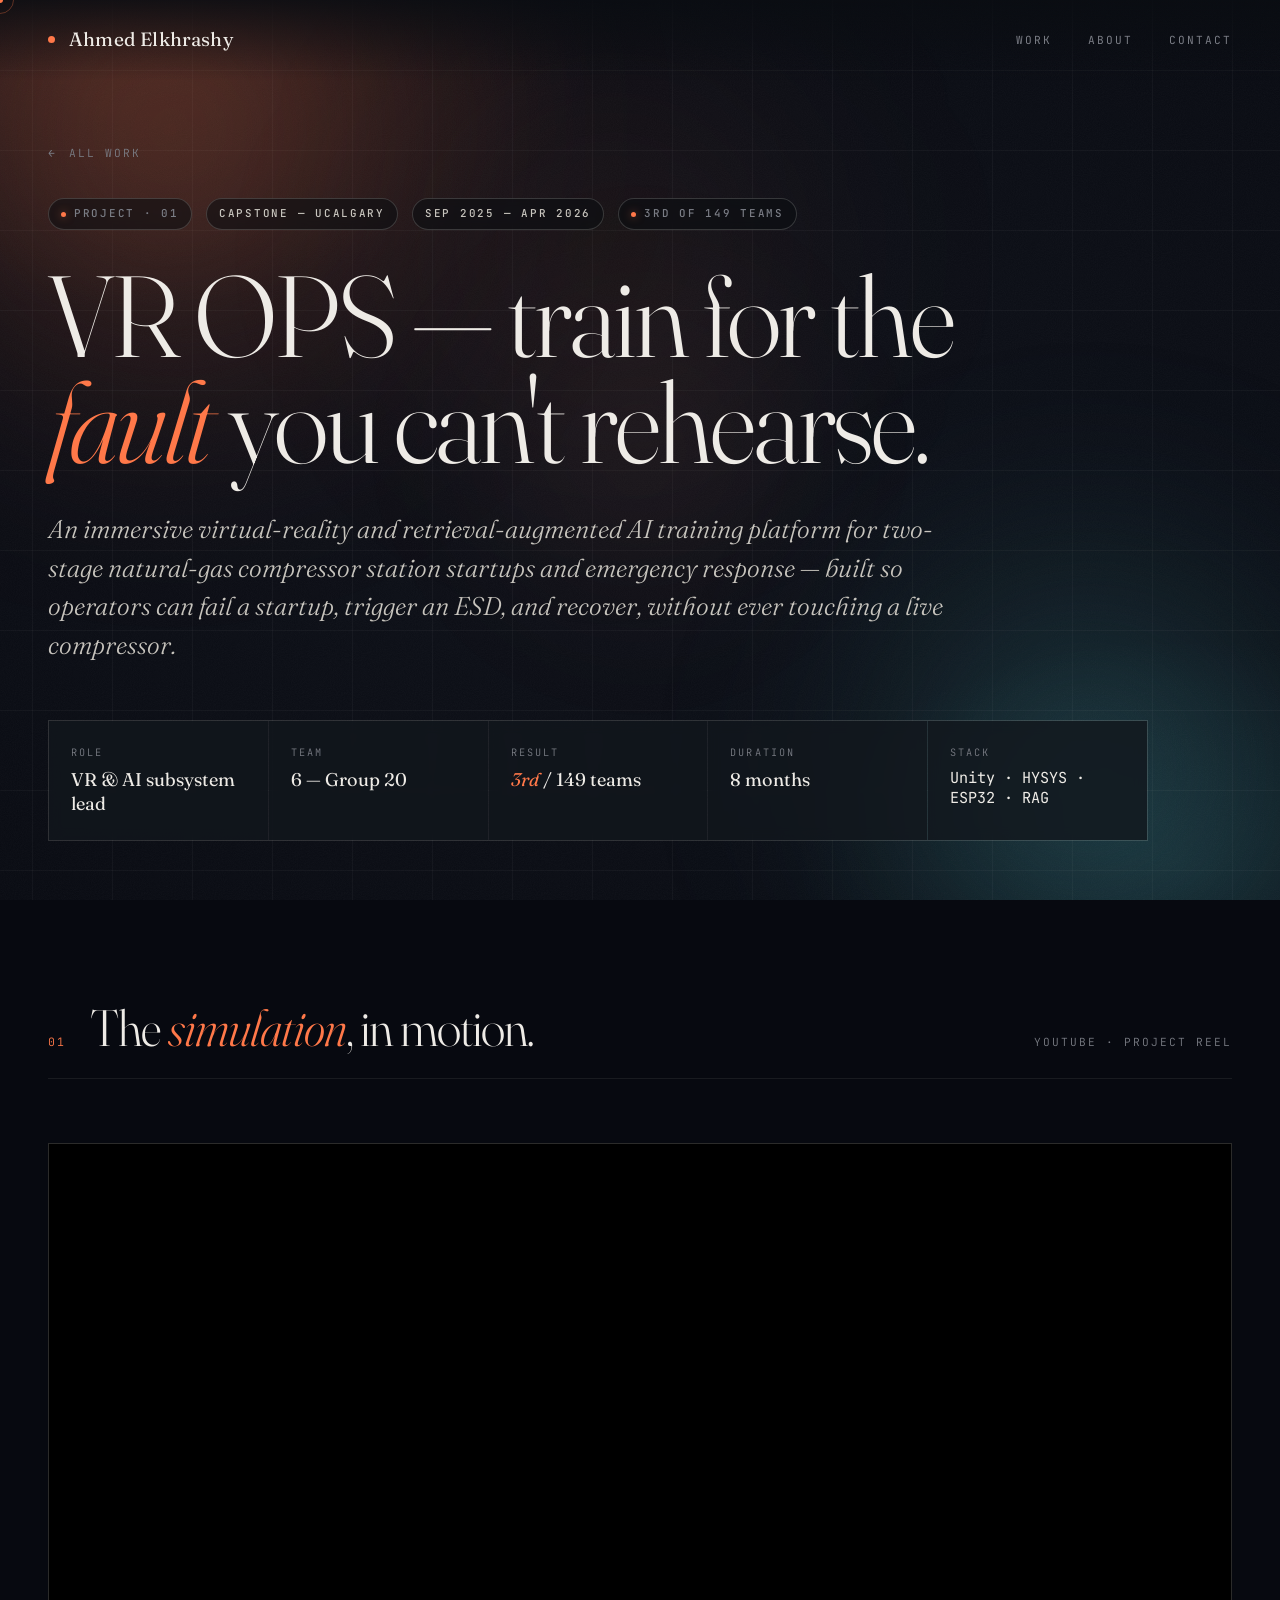
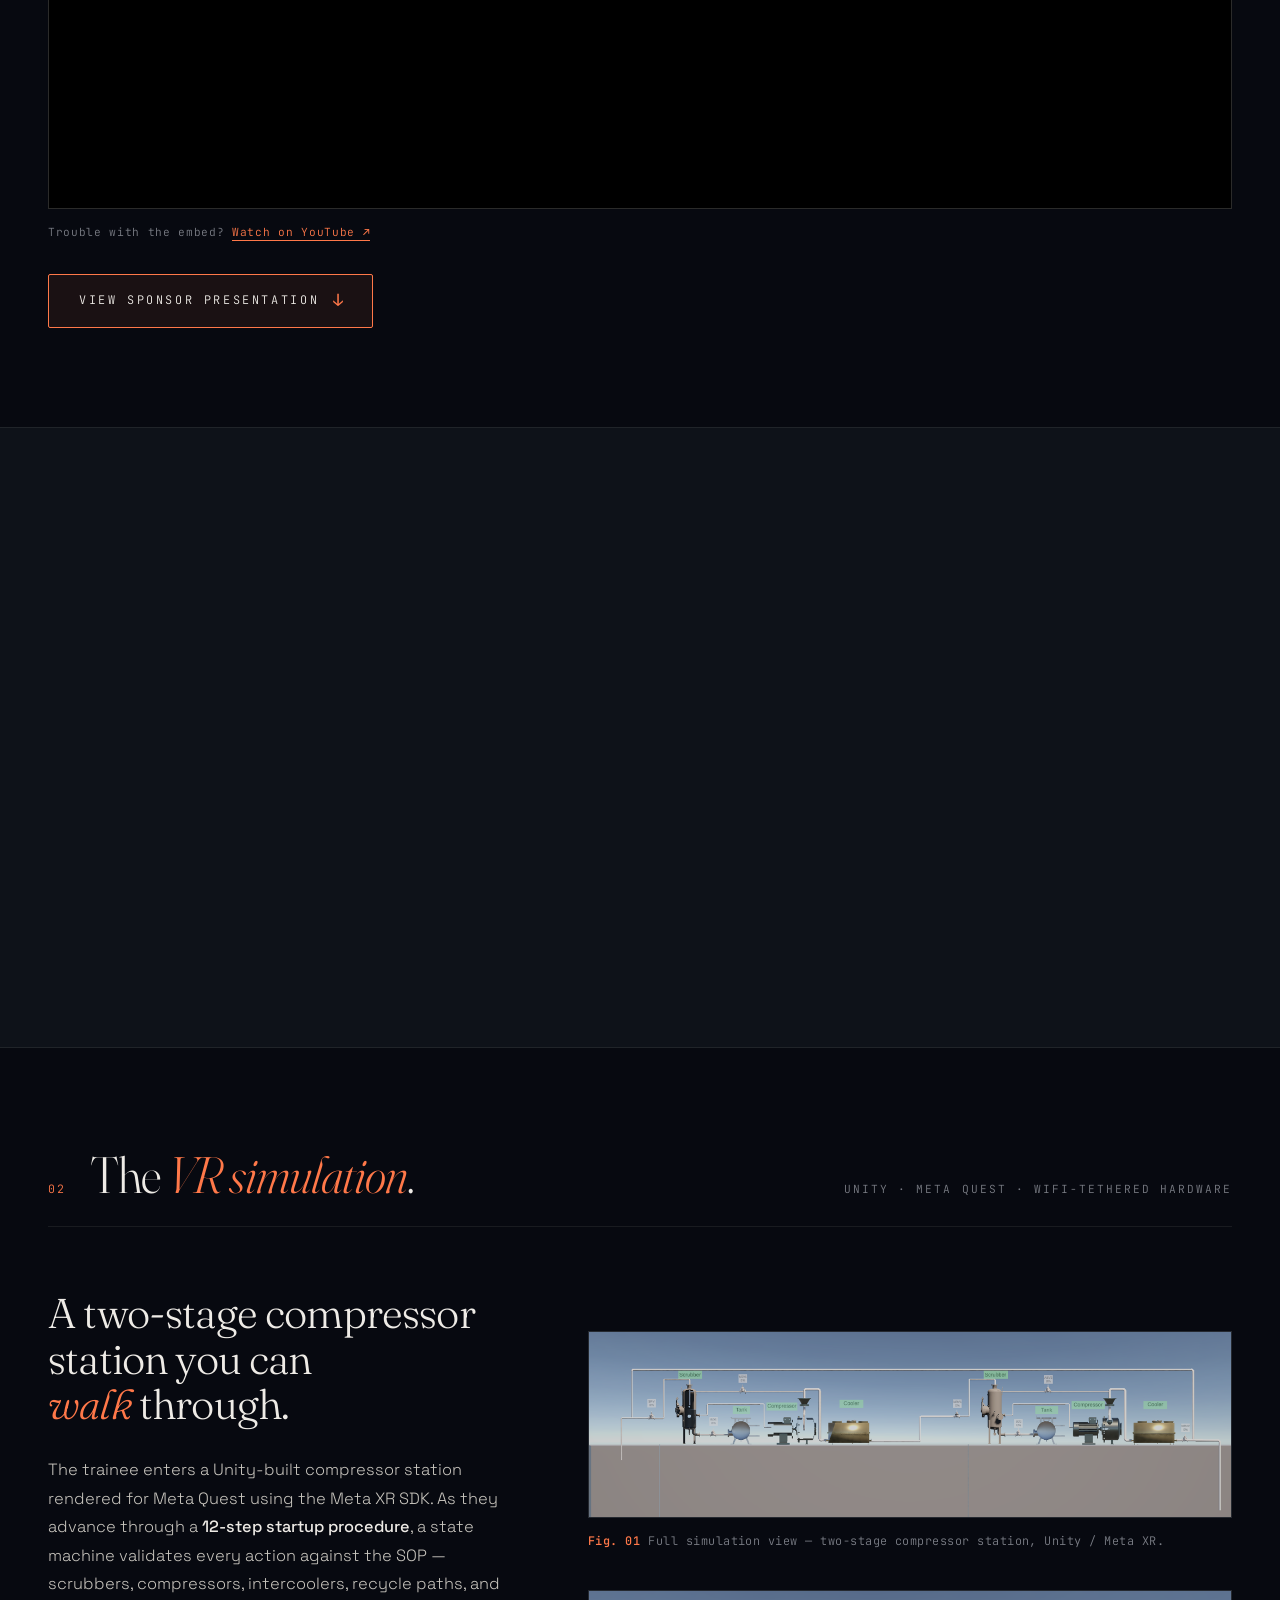
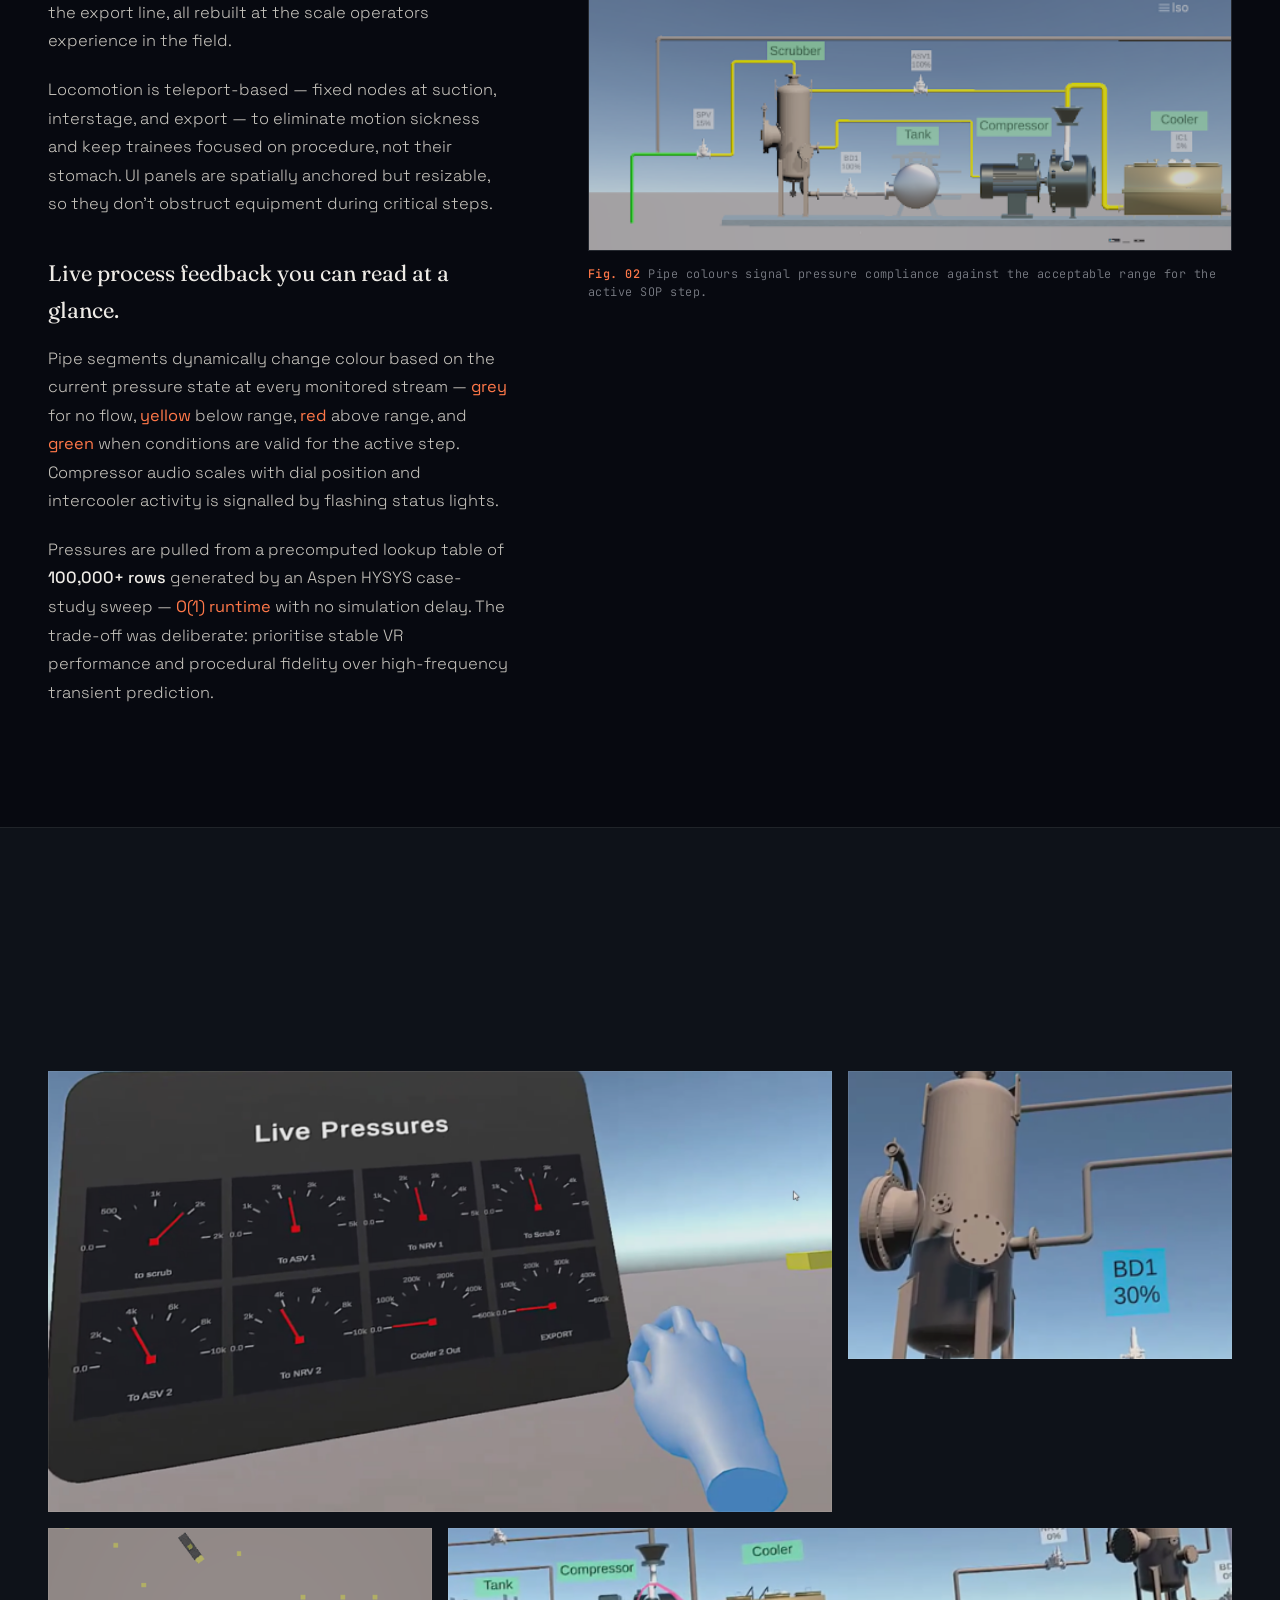
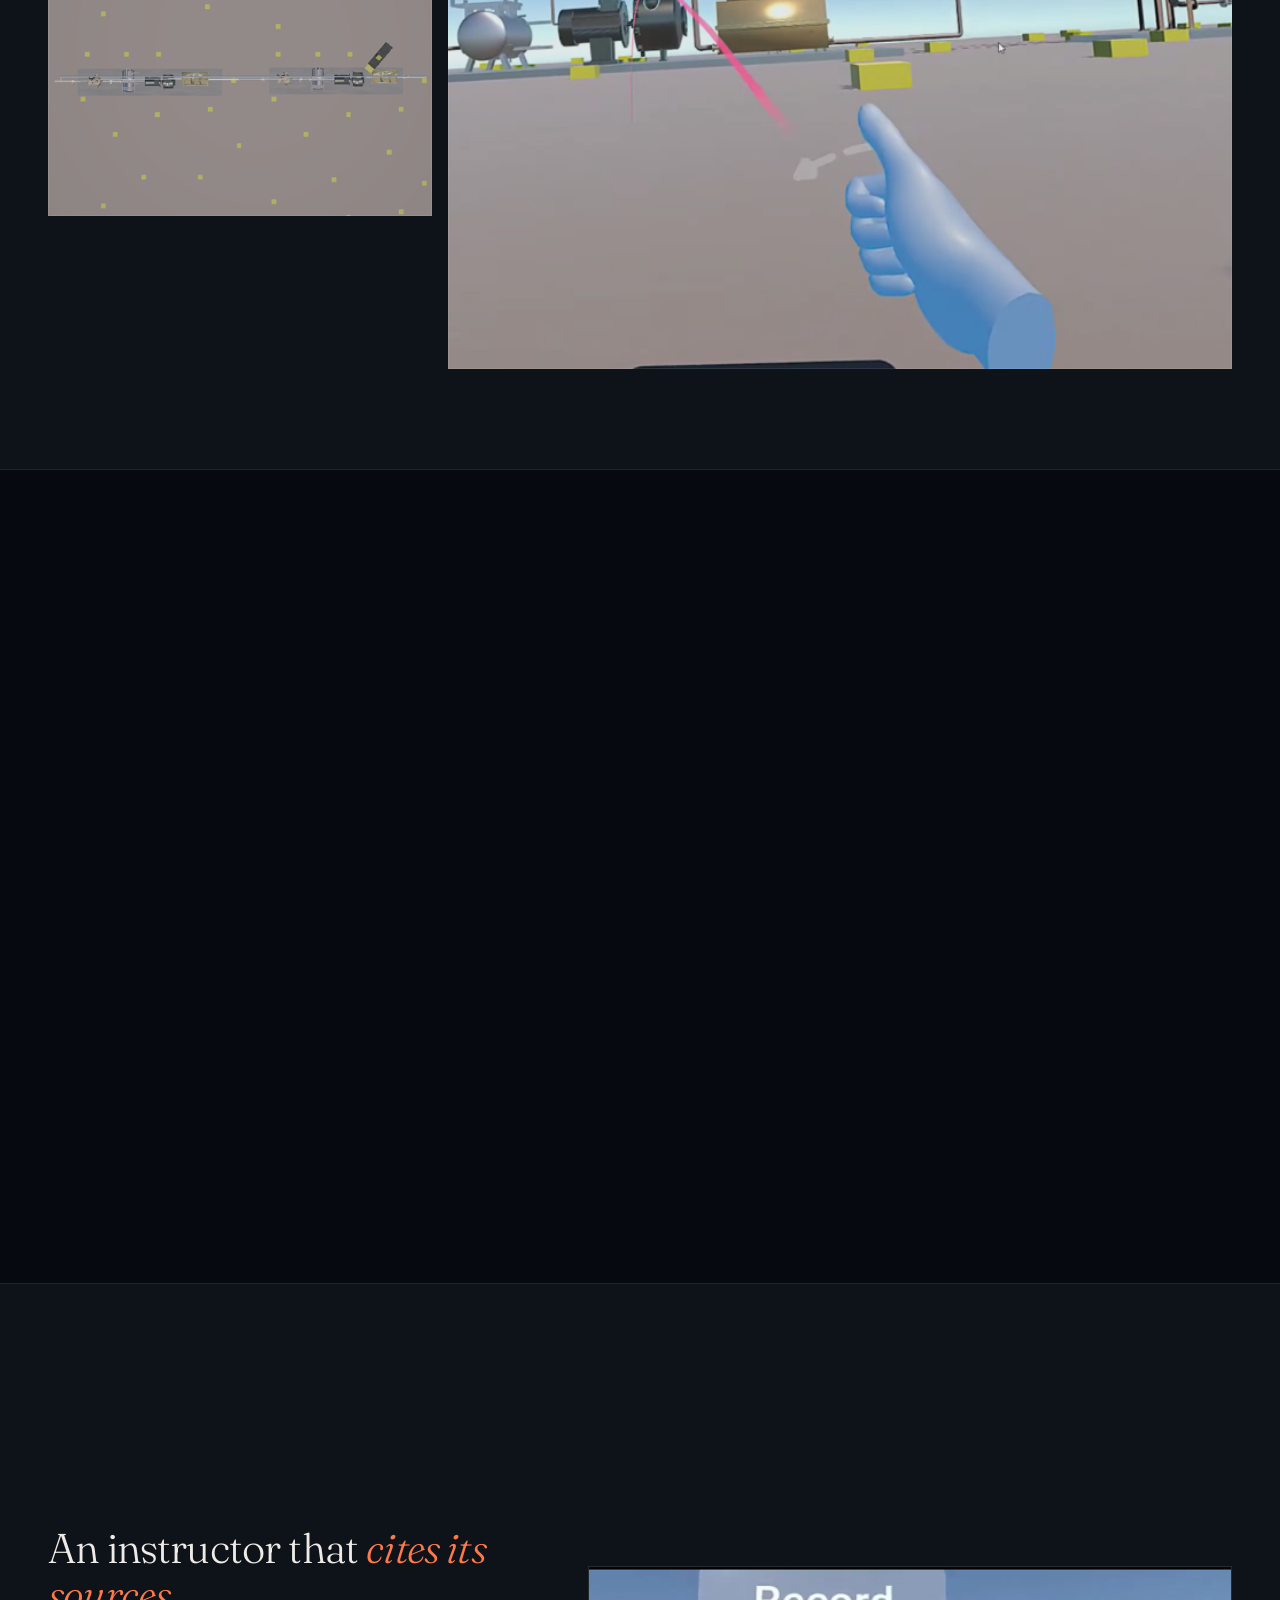
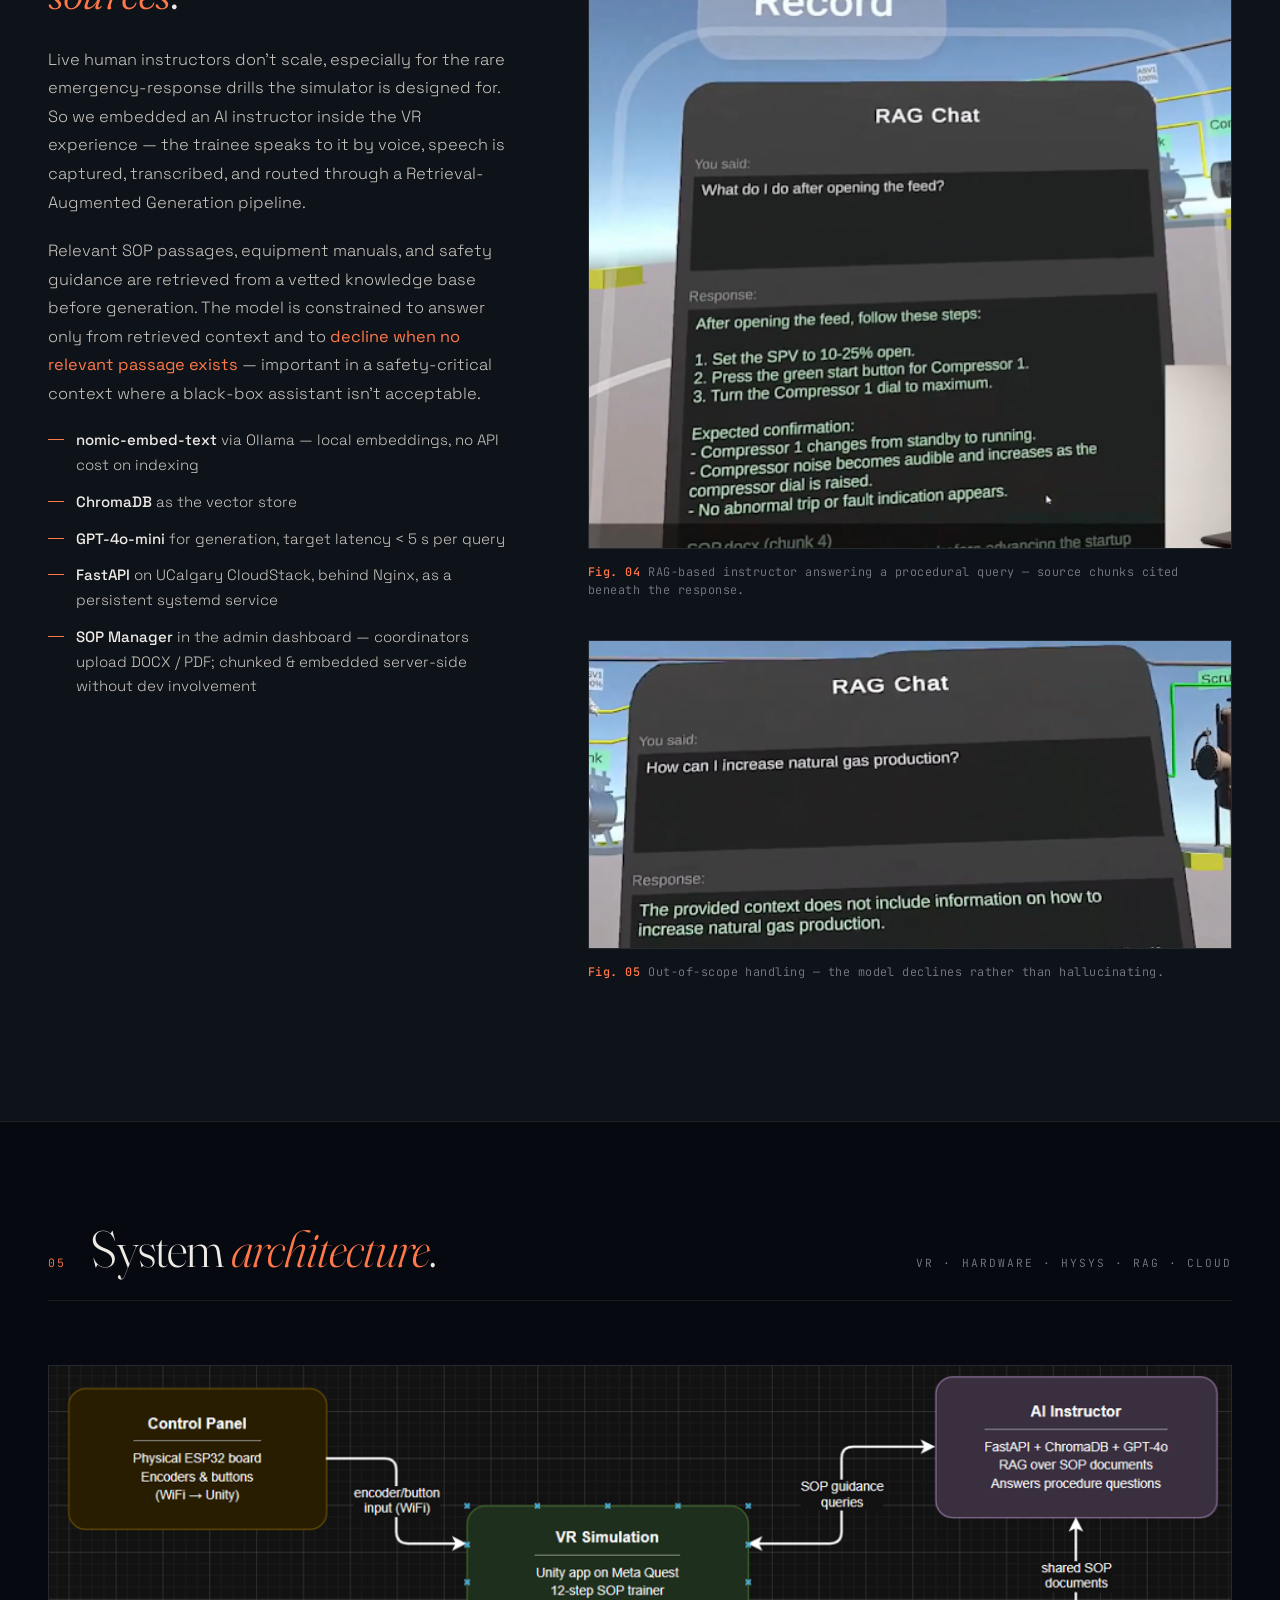
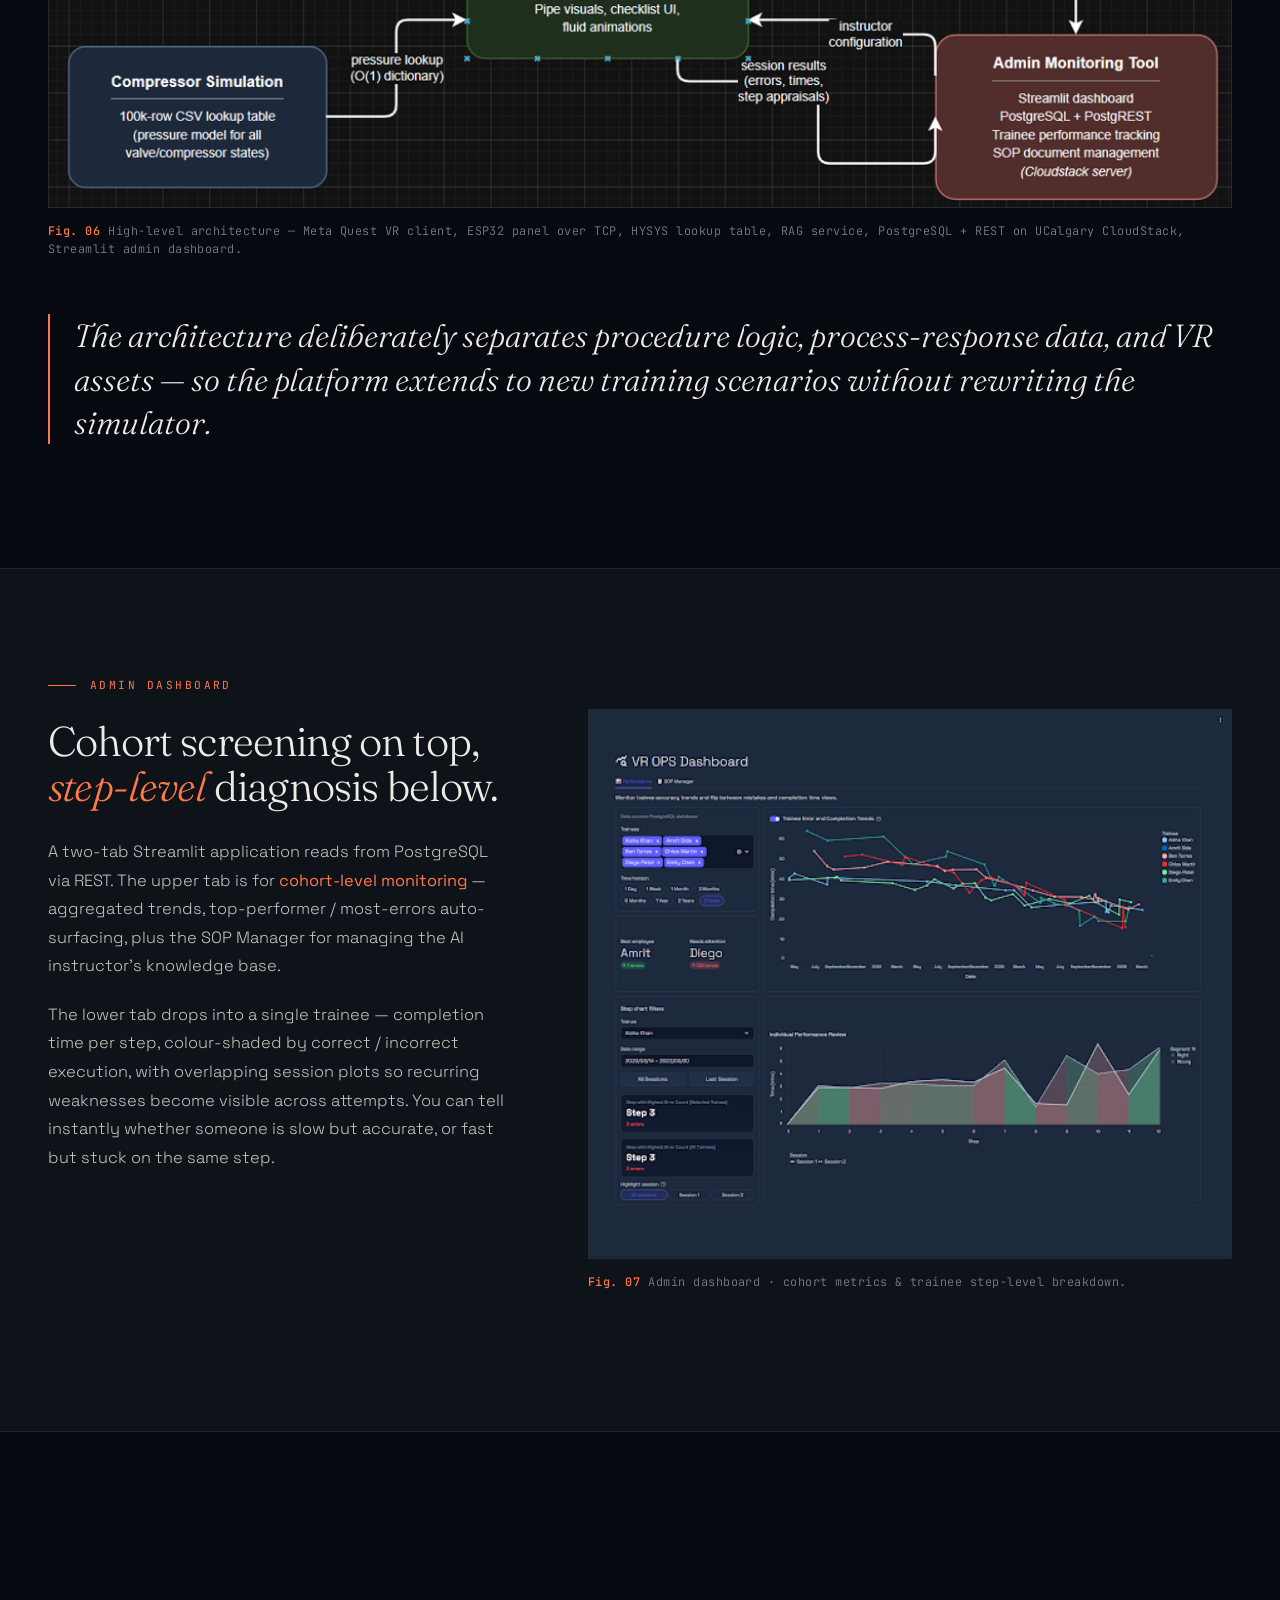
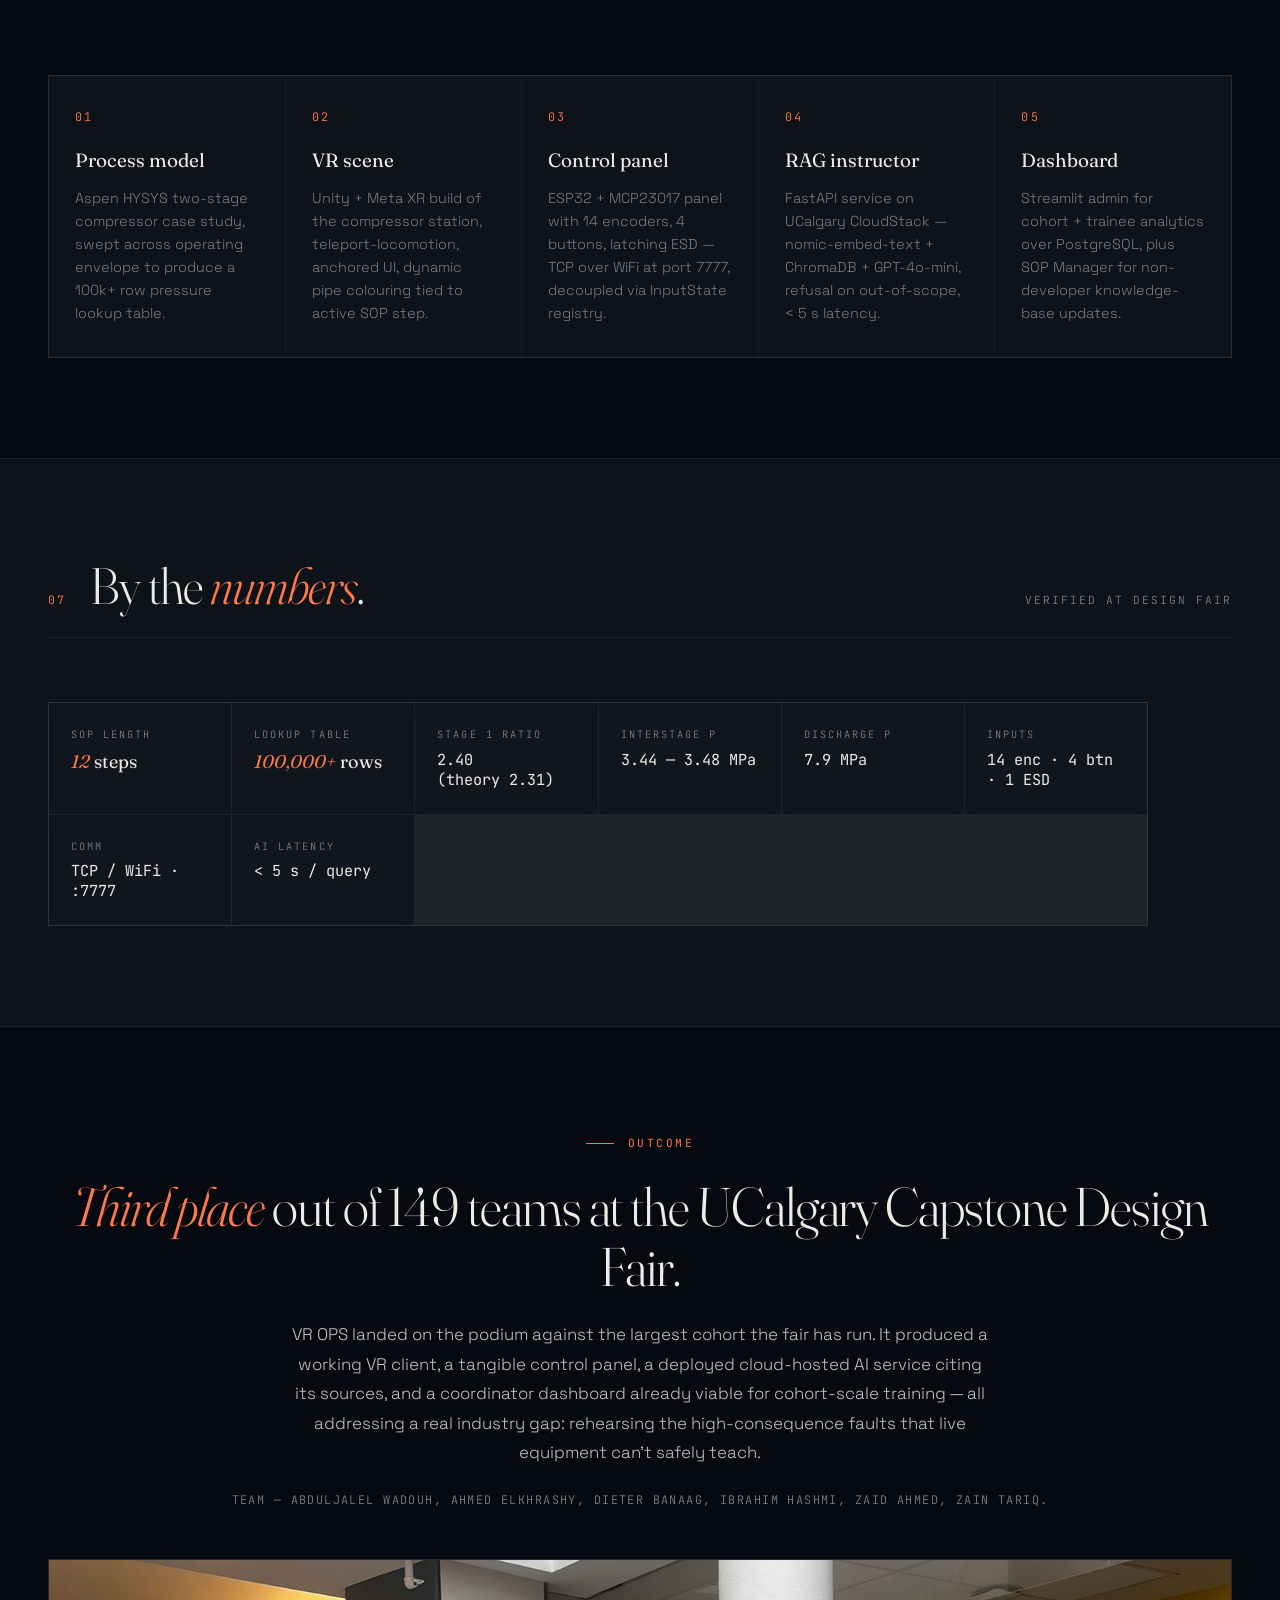
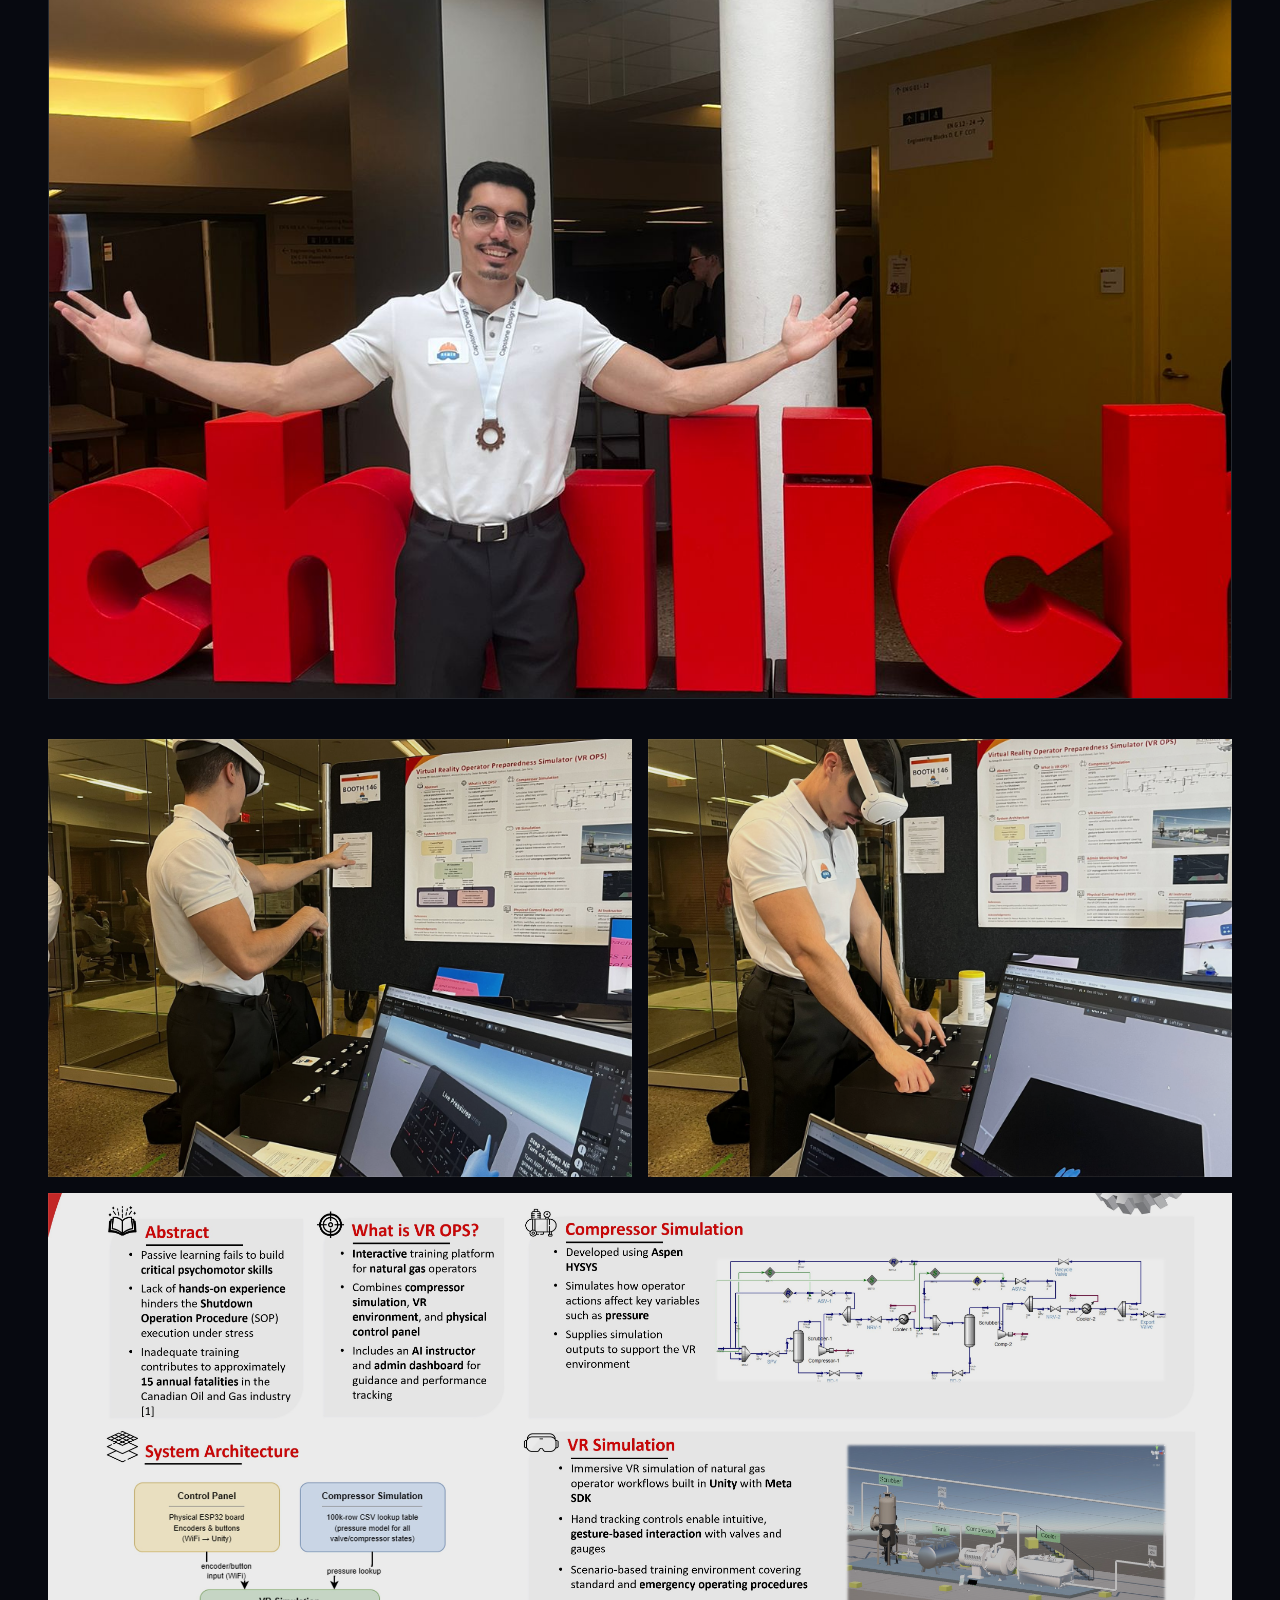
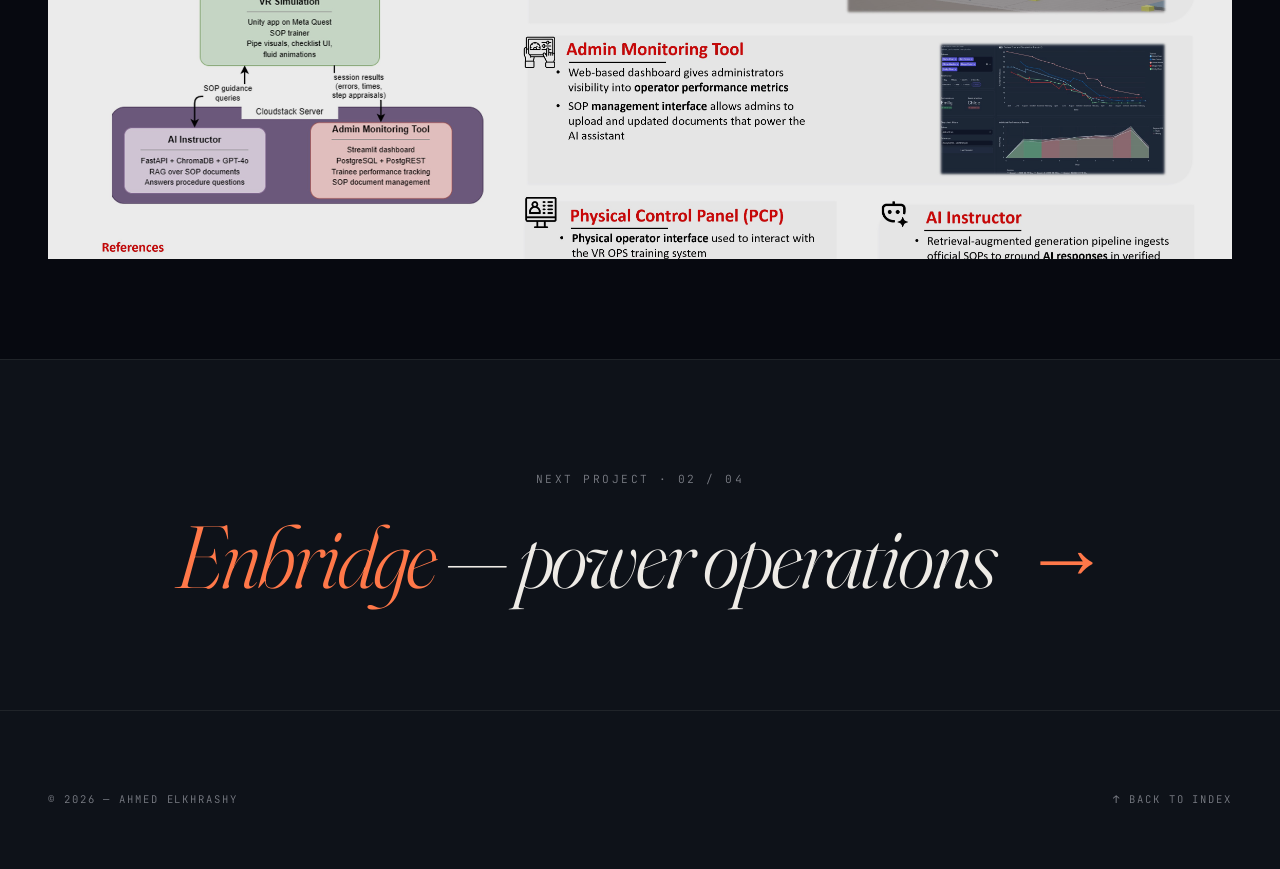
==== commit 72d1d369: "Add Vercel Speed Insights script to all pages Vanilla-HTML integration: a single <script defer> tag " ====
--- a/capstone.html
+++ b/capstone.html
@@ -504,5 +504,9 @@
   </footer>
 
   <script src="assets/js/main.js"></script>
+
+  <!-- Vercel Speed Insights — Web Vitals collector. The /_vercel/* path
+       is auto-served on Vercel deployments; 404s in local dev (no-op). -->
+  <script defer src="/_vercel/speed-insights/script.js"></script>
 </body>
 </html>
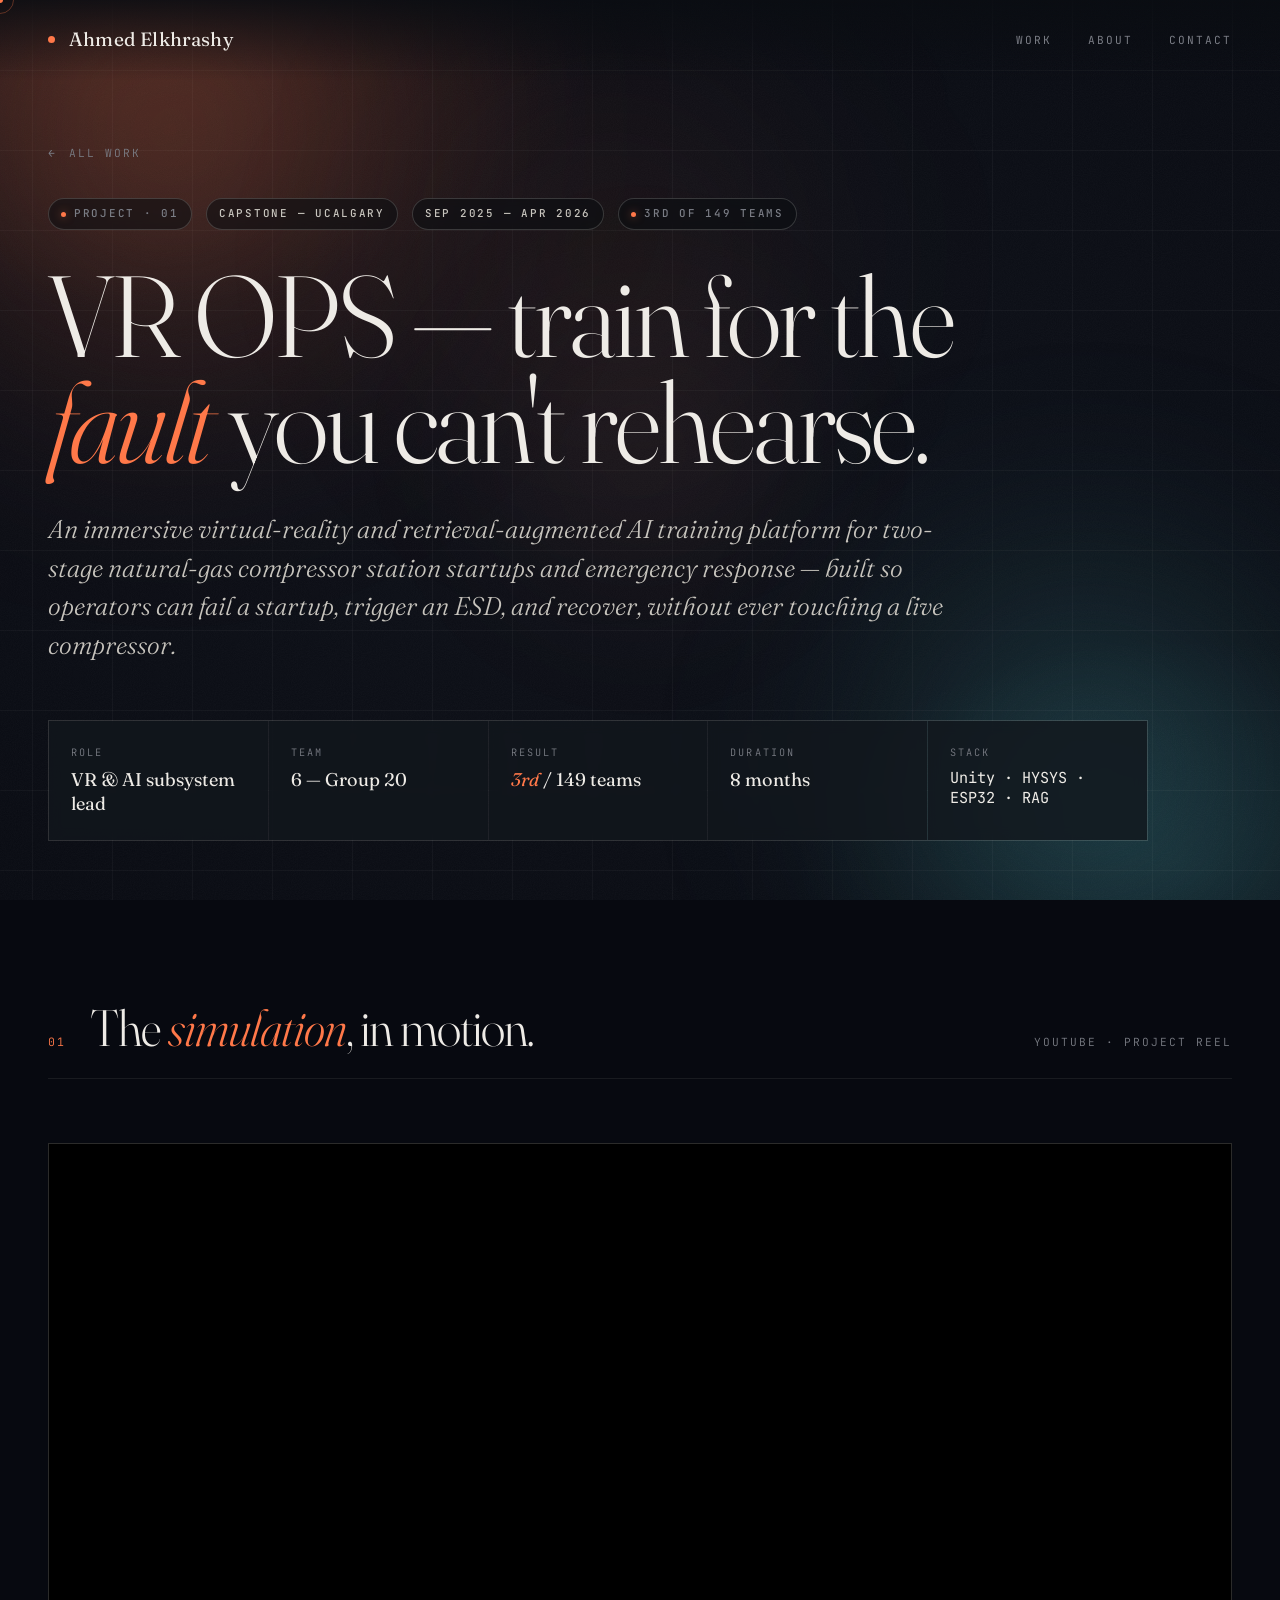
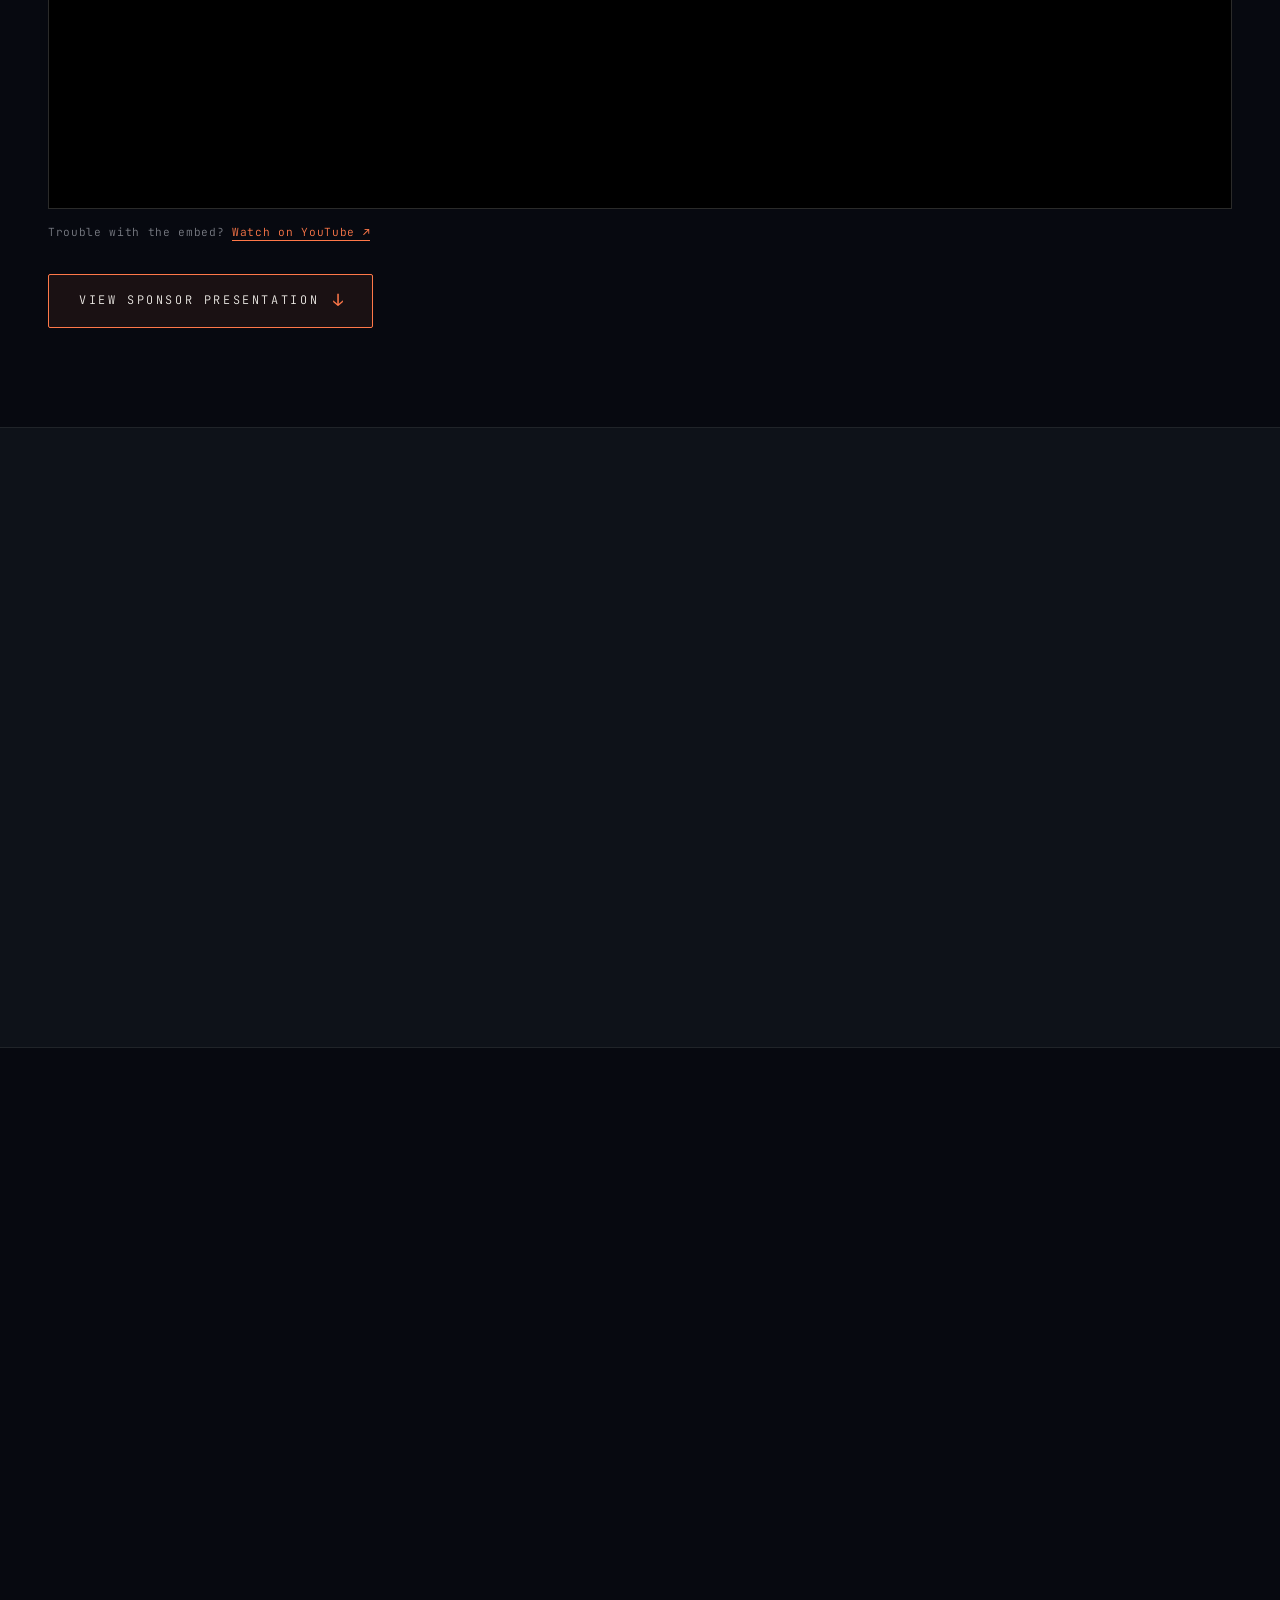
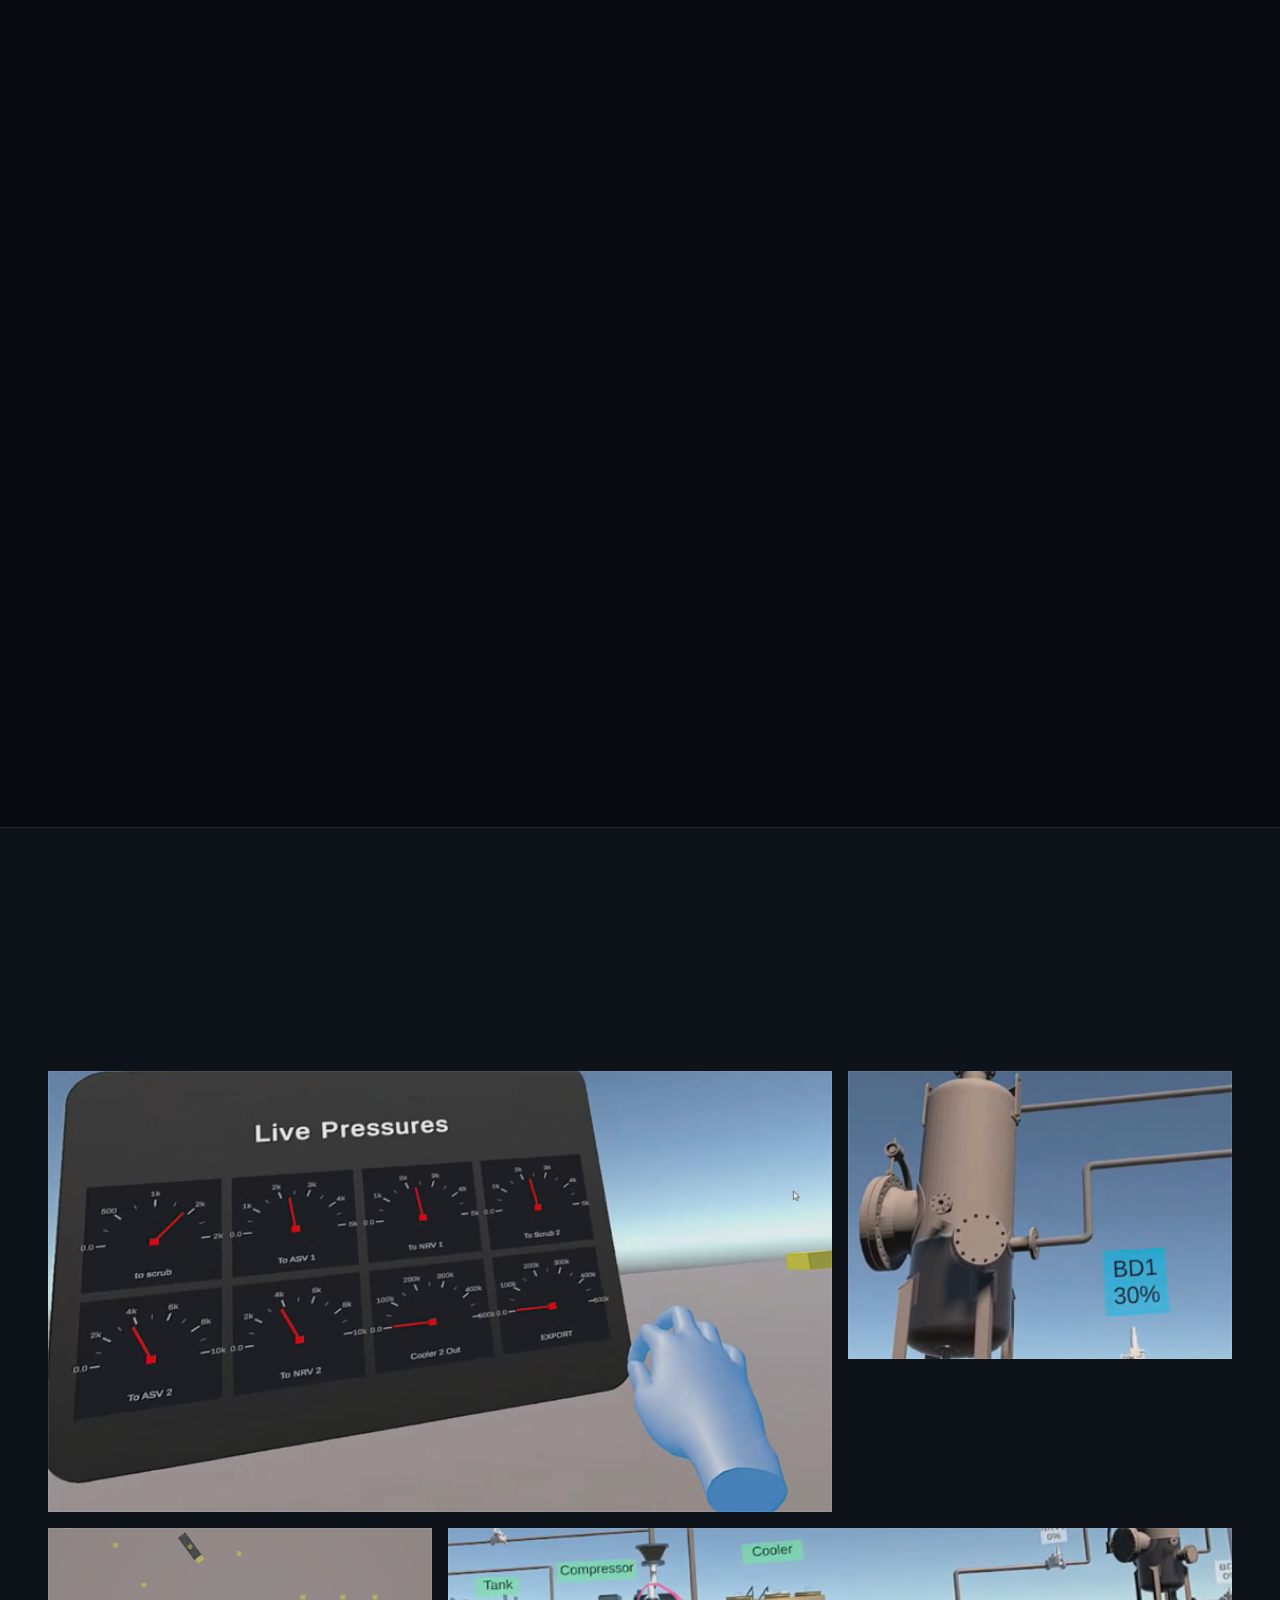
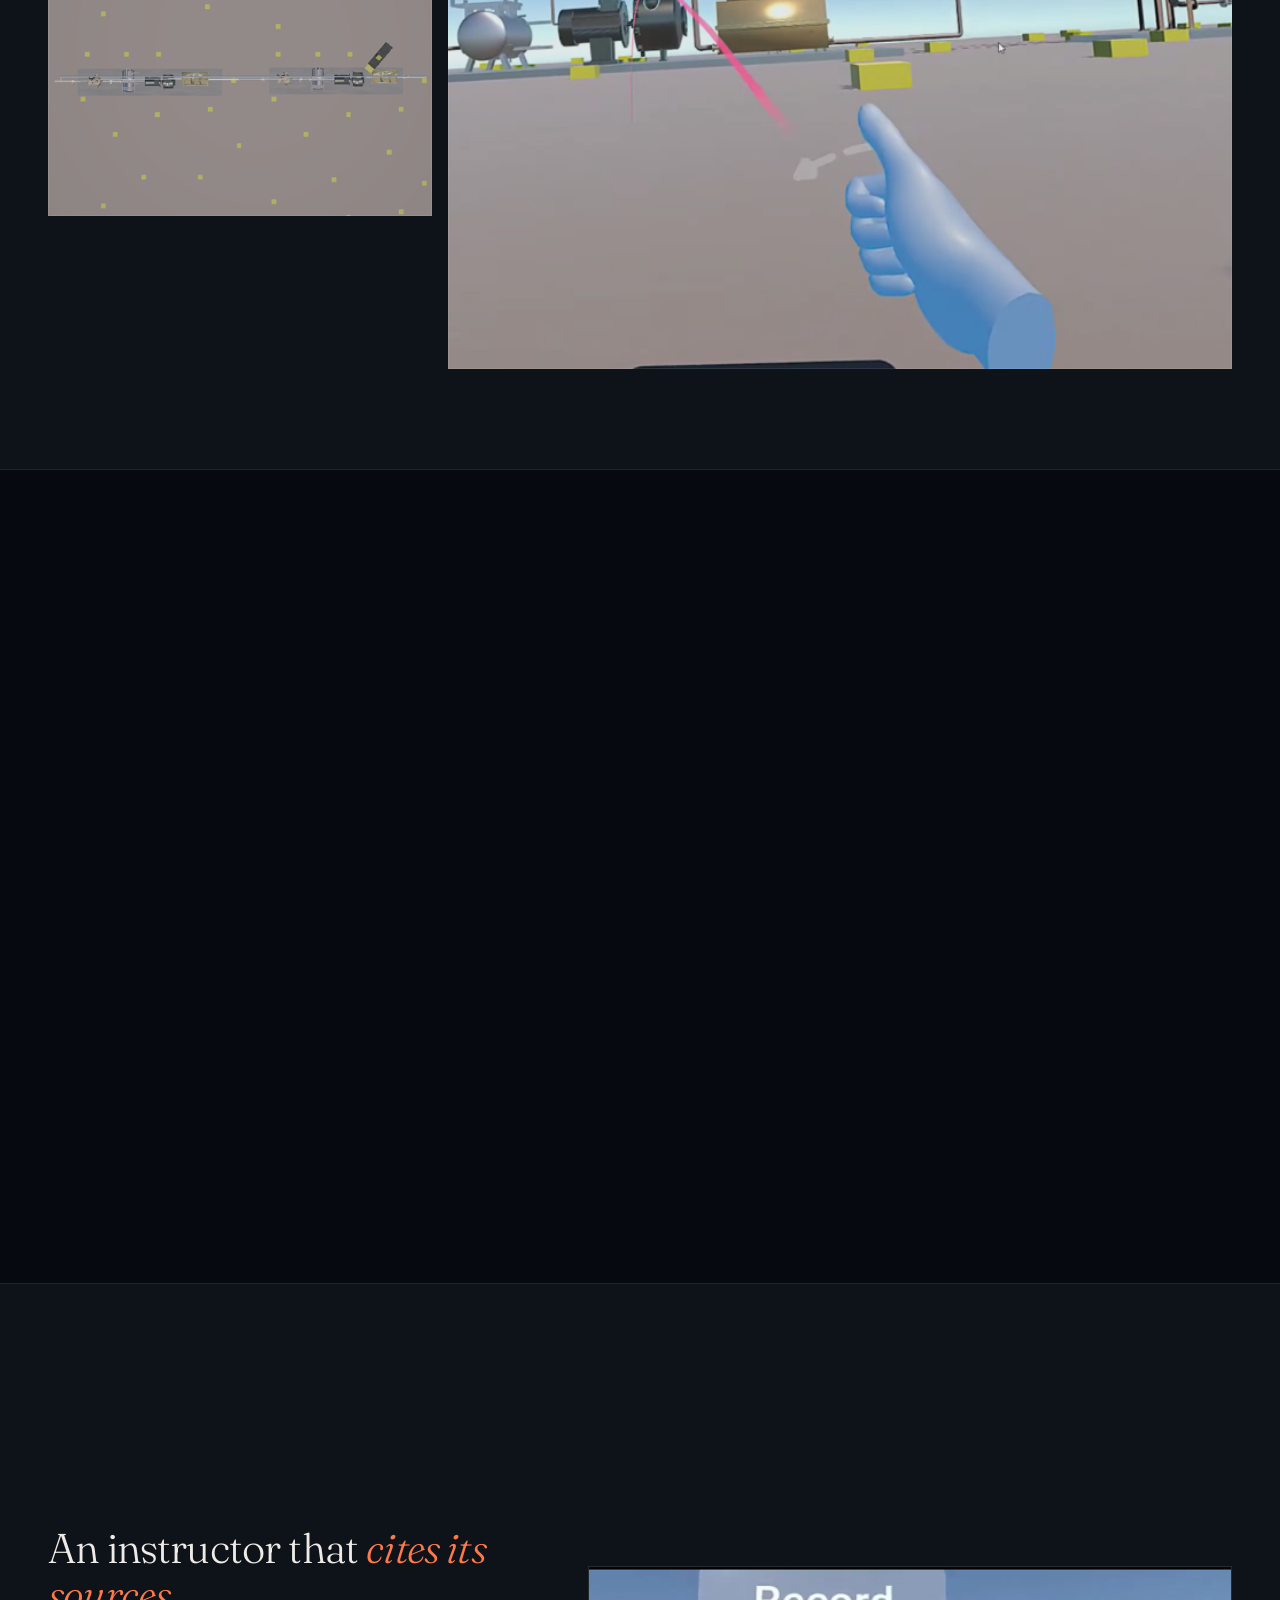
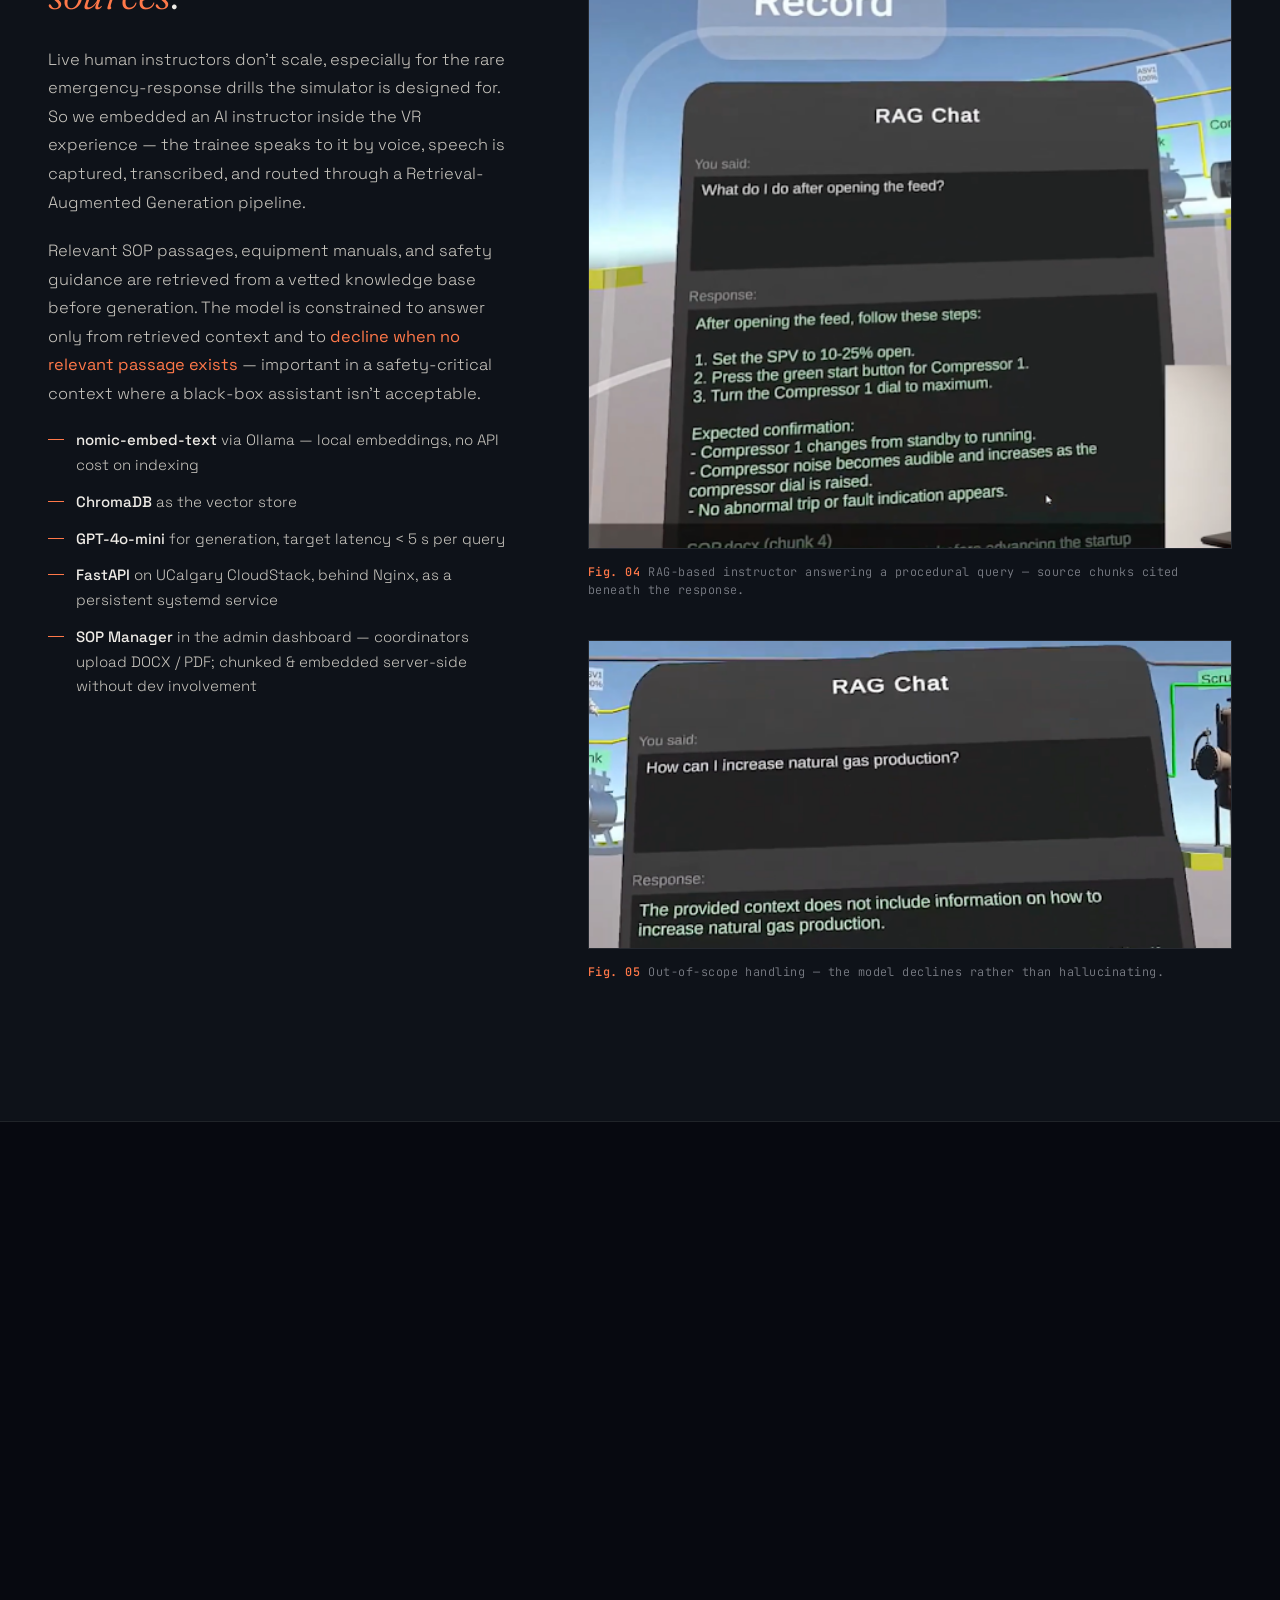
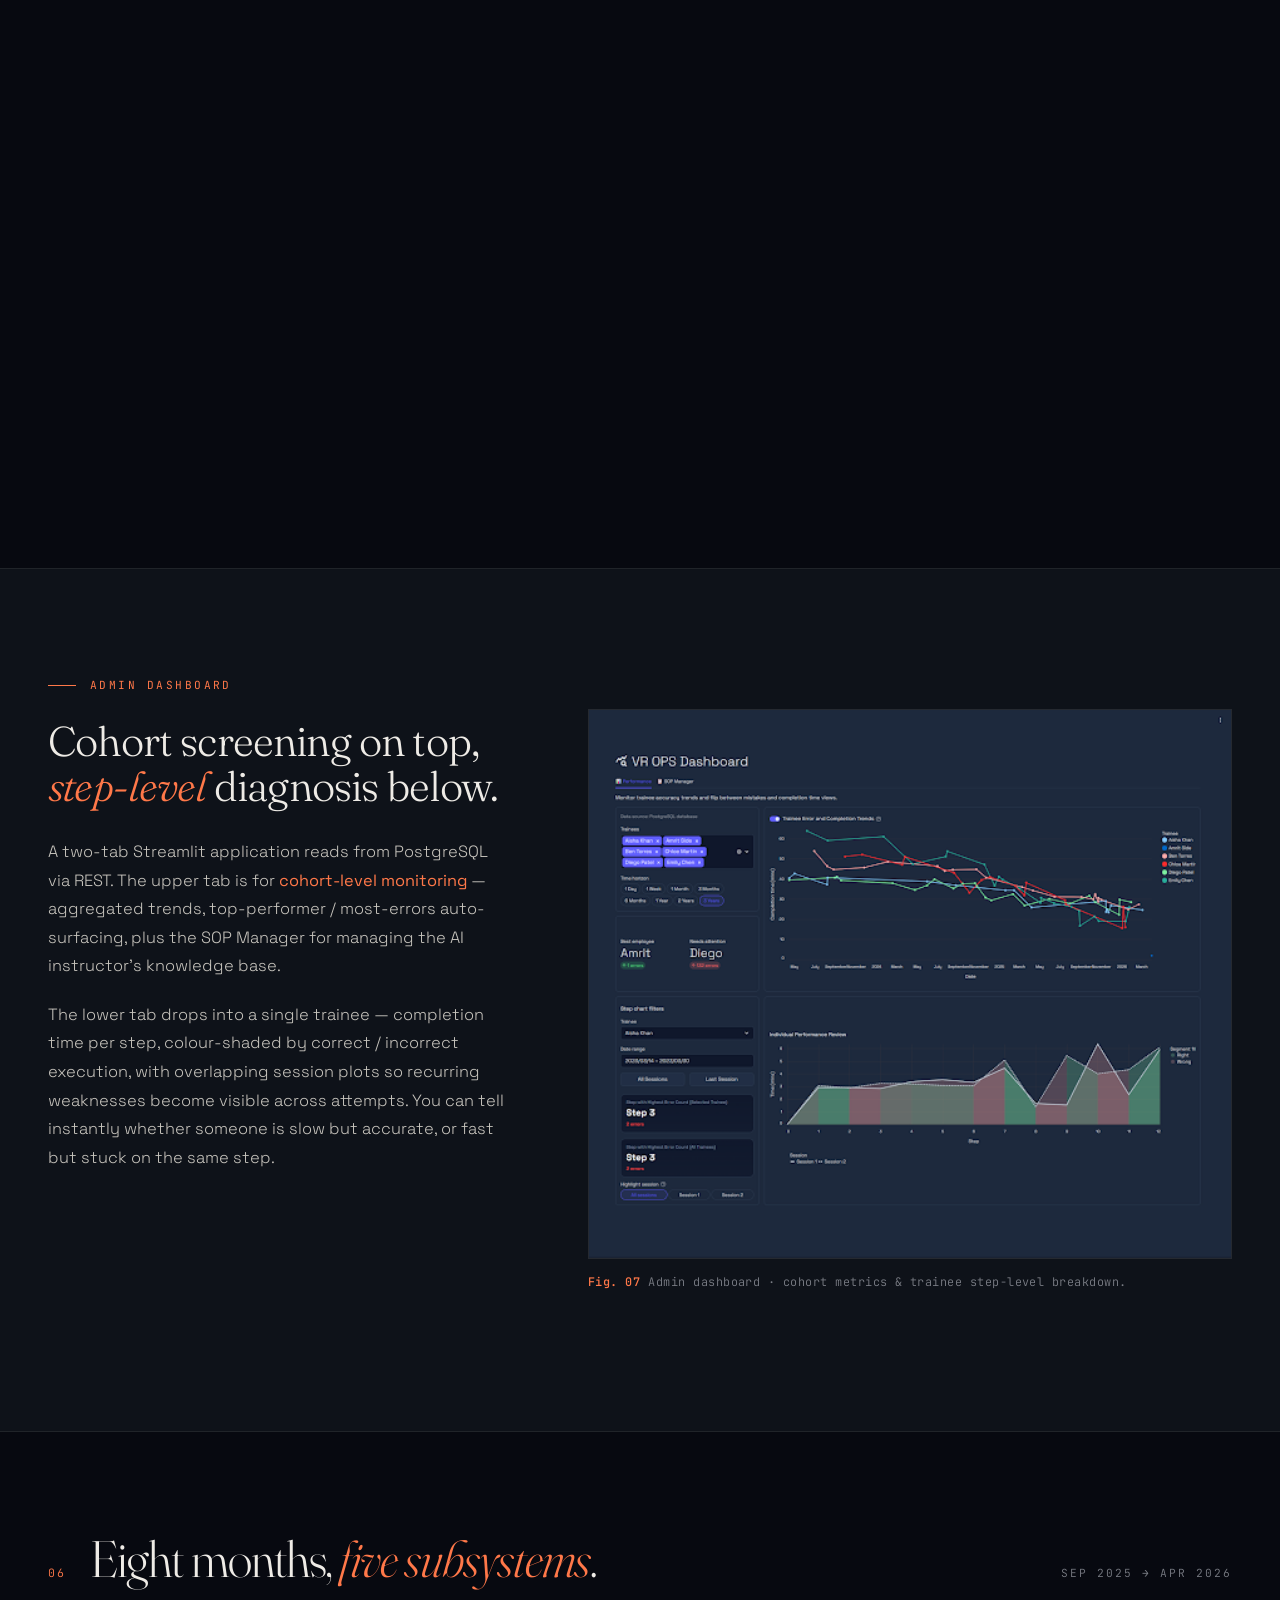
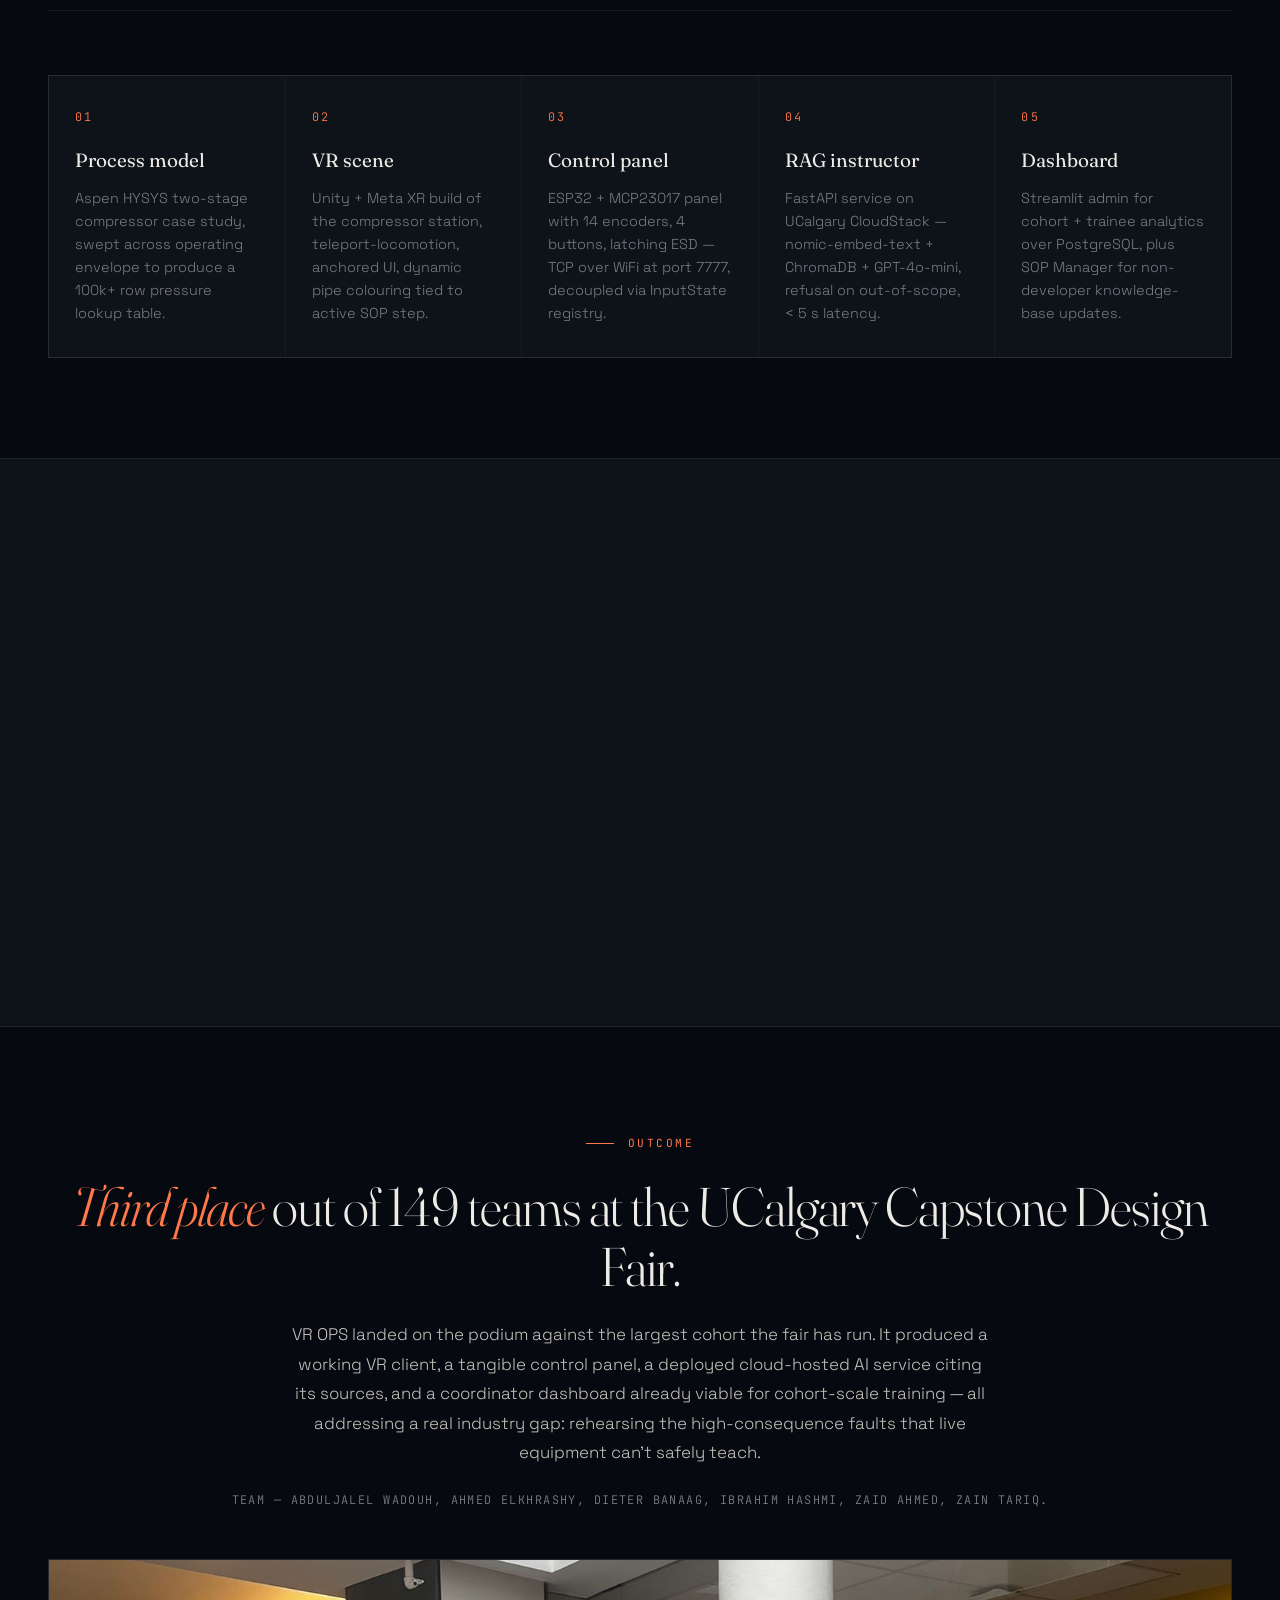
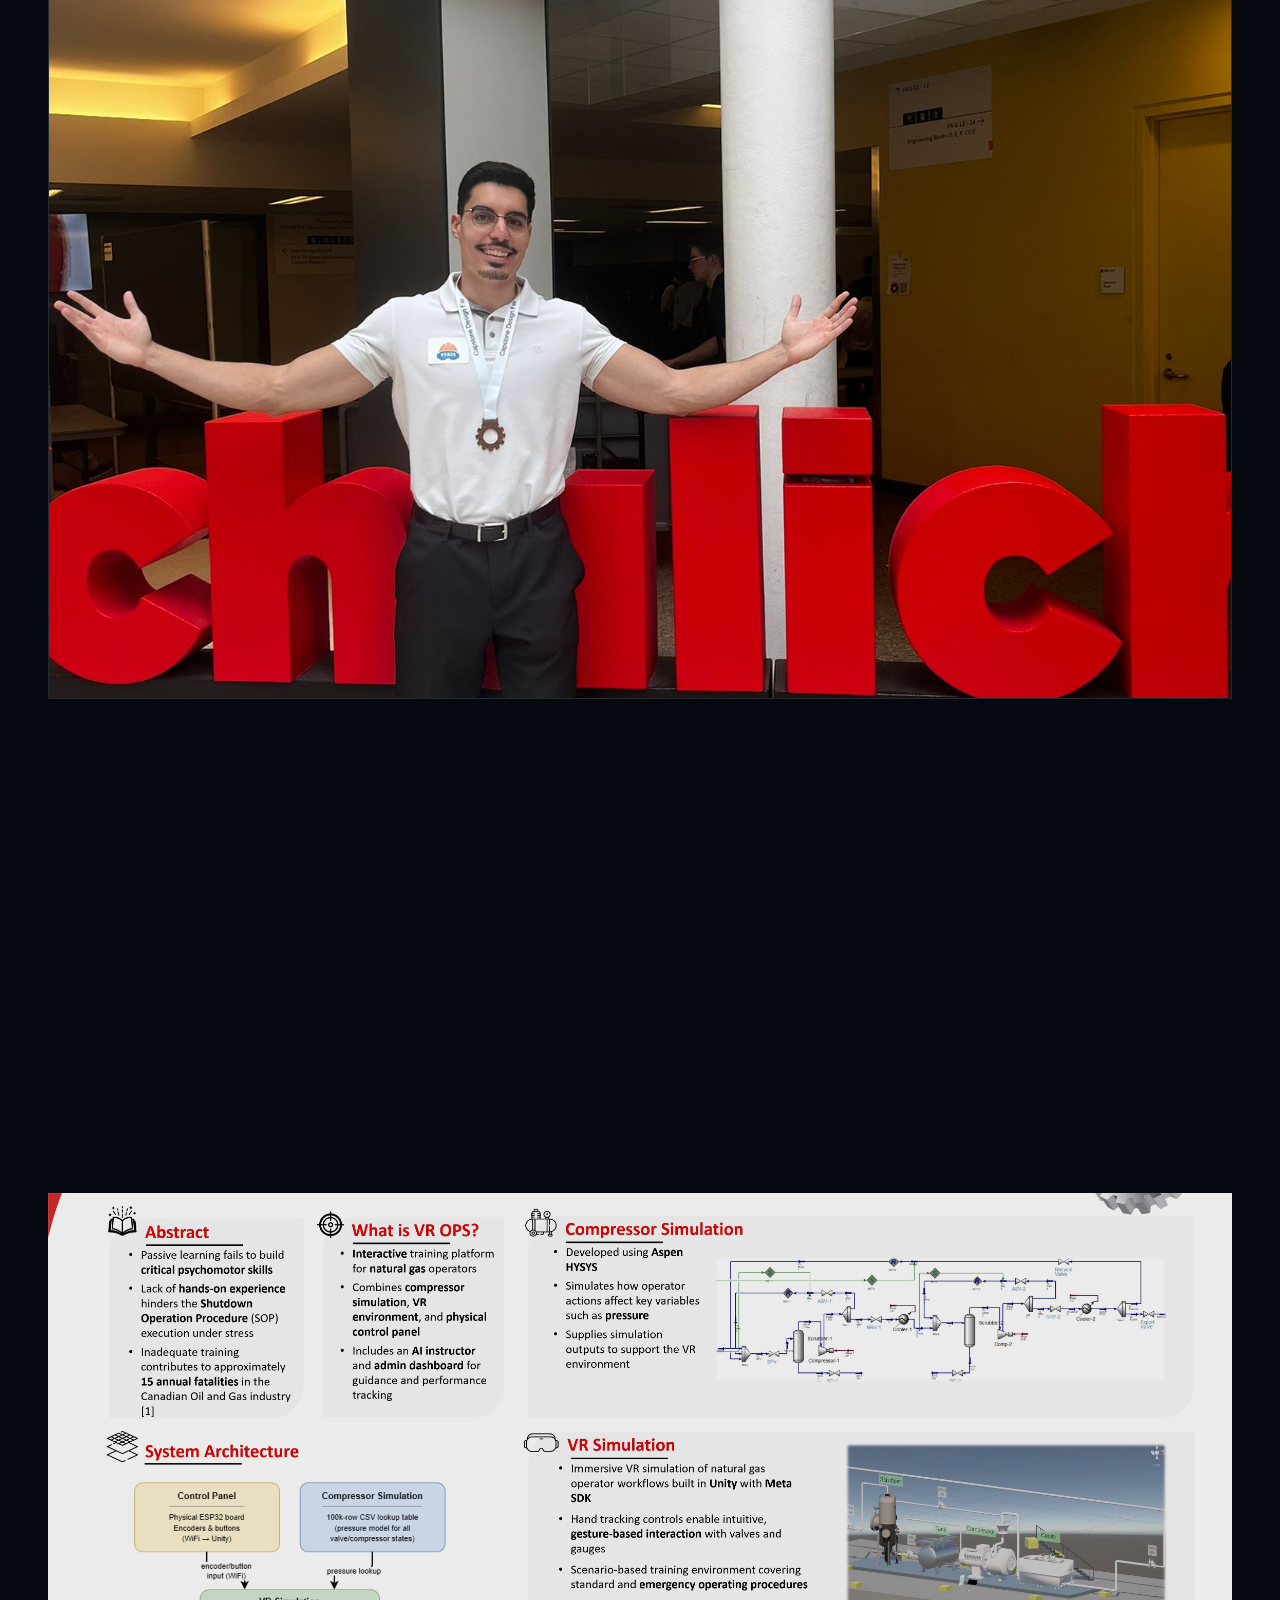
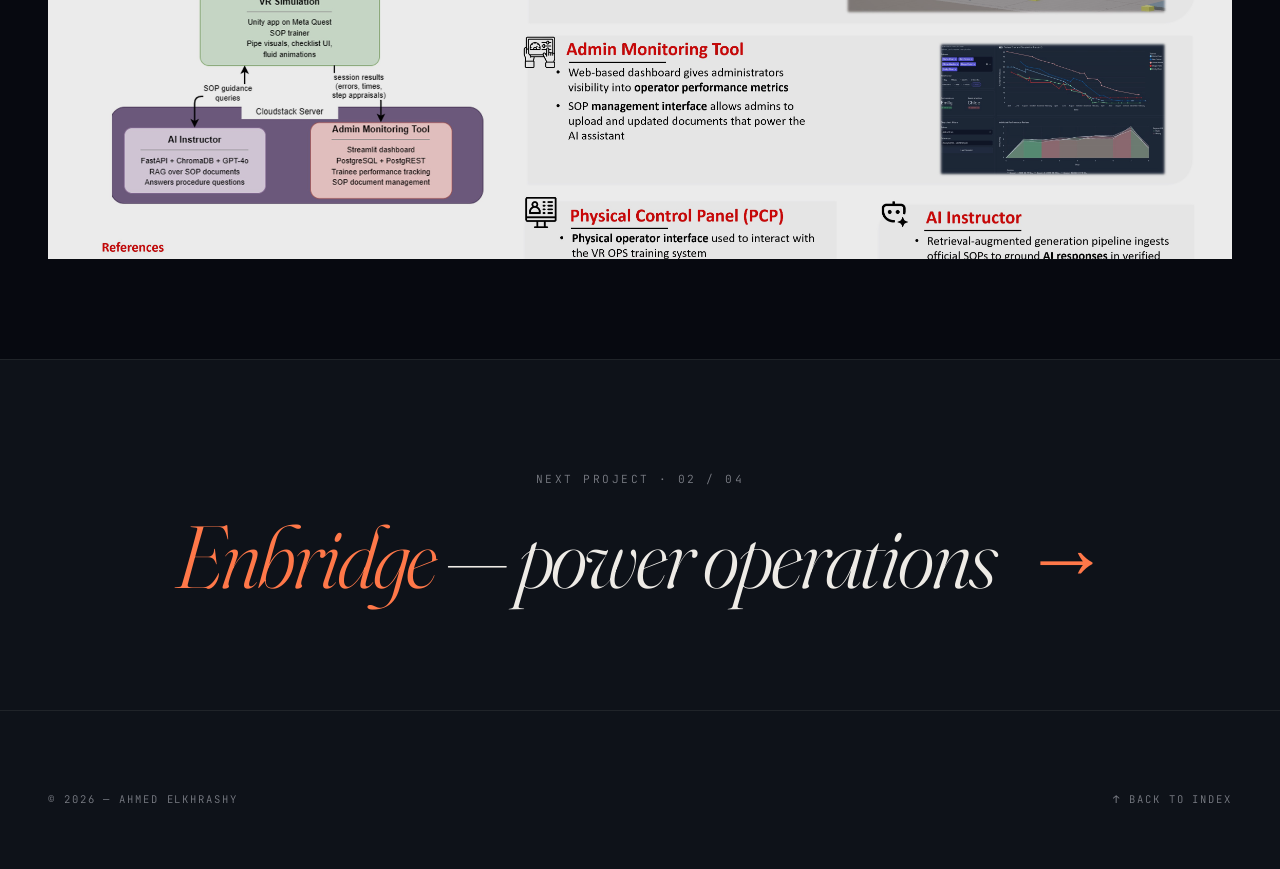
==== commit a937d0c5: "Add Vercel Web Analytics script to all pages Same vanilla-HTML pattern as Speed Insights: a single <" ====
--- a/capstone.html
+++ b/capstone.html
@@ -508,5 +508,8 @@
   <!-- Vercel Speed Insights — Web Vitals collector. The /_vercel/* path
        is auto-served on Vercel deployments; 404s in local dev (no-op). -->
   <script defer src="/_vercel/speed-insights/script.js"></script>
+  <!-- Vercel Web Analytics — page views, referrers, devices.
+       Same auto-served endpoint pattern as Speed Insights above. -->
+  <script defer src="/_vercel/insights/script.js"></script>
 </body>
 </html>
